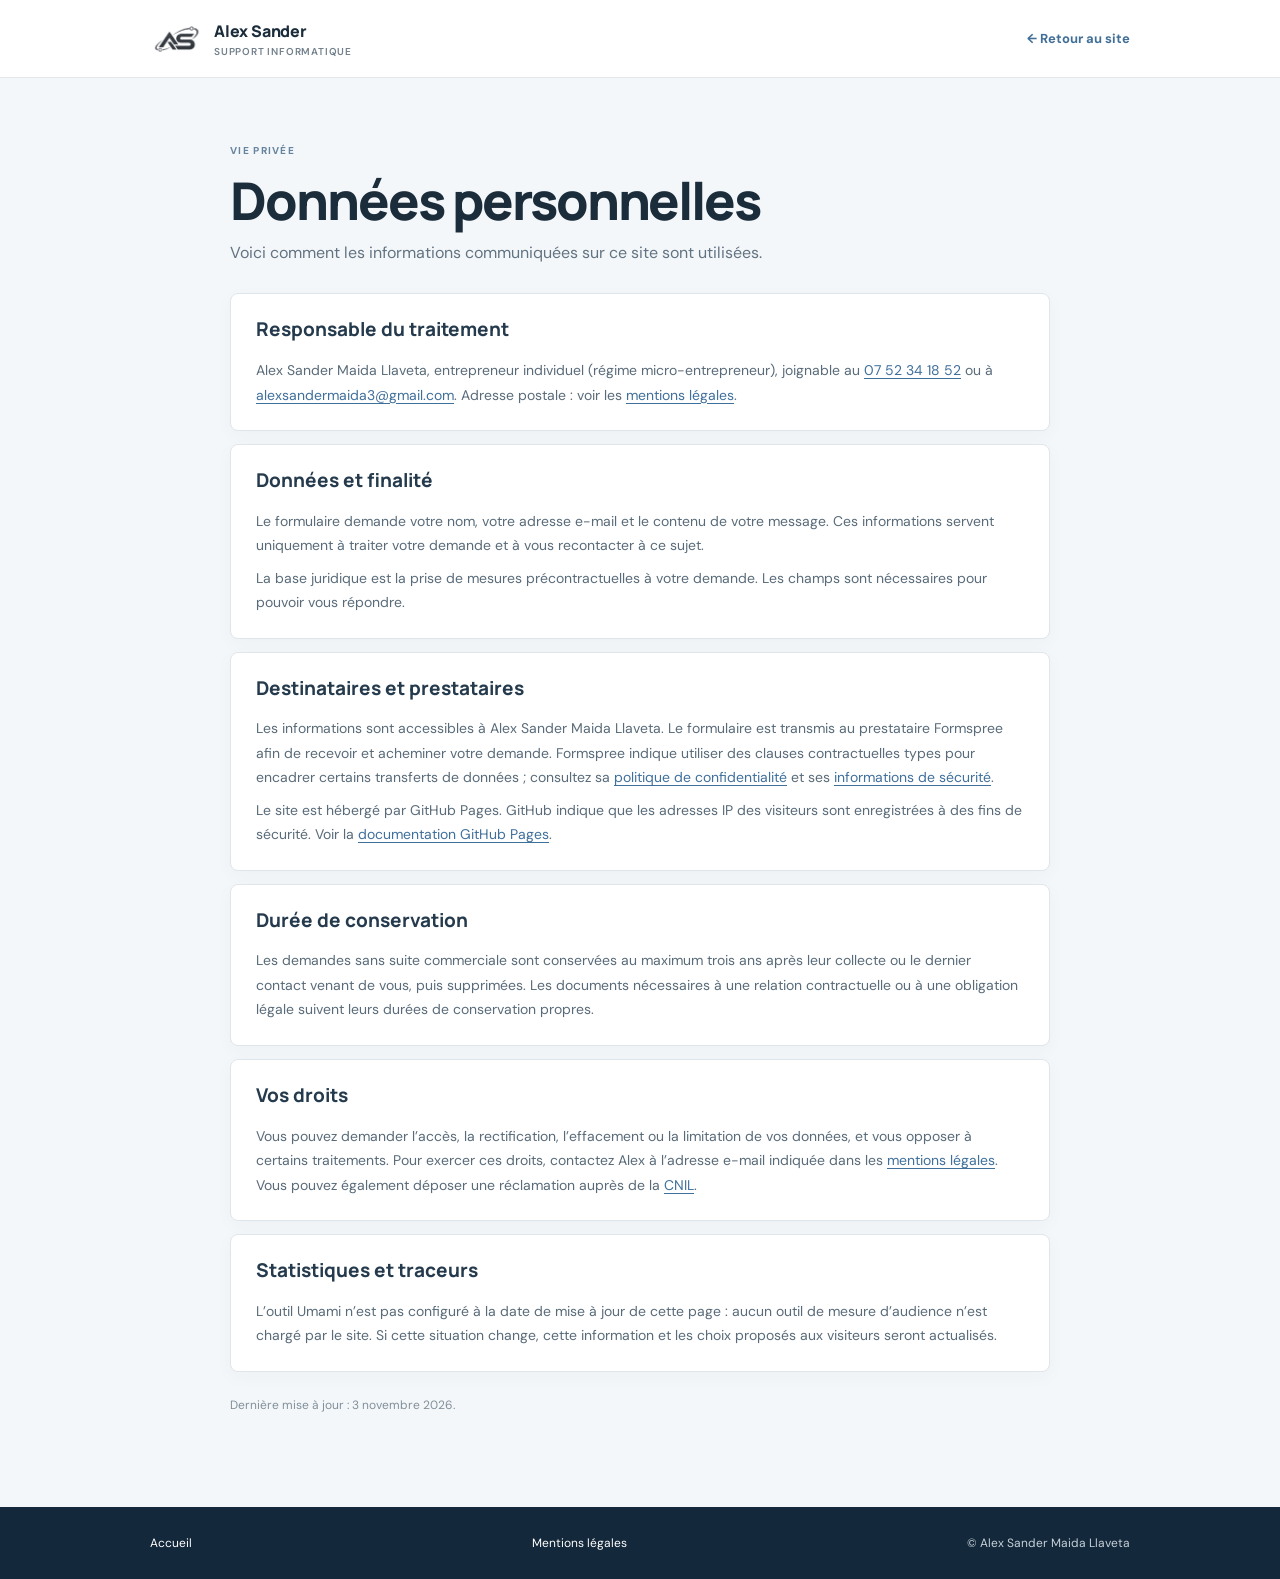
==== confidentialite.html @ 5c402ae4 "Add files via upload" ====
<!doctype html>
<html lang="fr">
<head>
  <meta charset="utf-8">
  <meta name="viewport" content="width=device-width, initial-scale=1">
  <meta name="theme-color" content="#f4f7f9">
  <meta name="description" content="Informations sur les données personnelles utilisées lors d’une demande de contact sur le site Alex Sander.">
  <title>Données personnelles | Alex Sander</title>
  <link rel="icon" type="image/png" href="logo-as-orbit.png">
  <link rel="preconnect" href="https://fonts.googleapis.com">
  <link rel="preconnect" href="https://fonts.gstatic.com" crossorigin>
  <link href="https://fonts.googleapis.com/css2?family=DM+Sans:wght@400;500;600;700&family=Manrope:wght@400;500;600;700;800&display=swap" rel="stylesheet">
  <link rel="stylesheet" href="style.css">
</head>
<body class="legal-page">
  <header class="legal-header"><a class="brand" href="index.html#accueil" aria-label="Accueil"><img class="brand-logo" src="logo-as-orbit.png" alt=""><span class="brand-name">Alex Sander<small>Support informatique</small></span></a><a class="legal-back" href="index.html">← Retour au site</a></header>
  <main class="legal-main">
    <p class="eyebrow">VIE PRIVÉE</p>
    <h1>Données personnelles</h1>
    <p class="legal-intro">Voici comment les informations communiquées sur ce site sont utilisées.</p>
    <section class="legal-card"><h2>Responsable du traitement</h2><p>Alex Sander Maida Llaveta, entrepreneur individuel (régime micro-entrepreneur), joignable au <a href="tel:+33752341852">07 52 34 18 52</a> ou à <a href="mailto:alexsandermaida3@gmail.com">alexsandermaida3@gmail.com</a>. Adresse postale : voir les <a href="mentions-legales.html">mentions légales</a>.</p></section>
    <section class="legal-card"><h2>Données et finalité</h2><p>Le formulaire demande votre nom, votre adresse e-mail et le contenu de votre message. Ces informations servent uniquement à traiter votre demande et à vous recontacter à ce sujet.</p><p>La base juridique est la prise de mesures précontractuelles à votre demande. Les champs sont nécessaires pour pouvoir vous répondre.</p></section>
    <section class="legal-card"><h2>Destinataires et prestataires</h2><p>Les informations sont accessibles à Alex Sander Maida Llaveta. Le formulaire est transmis au prestataire Formspree afin de recevoir et acheminer votre demande. Formspree indique utiliser des clauses contractuelles types pour encadrer certains transferts de données ; consultez sa <a href="https://formspree.io/legal/privacy-policy" rel="noopener noreferrer">politique de confidentialité</a> et ses <a href="https://formspree.io/security/" rel="noopener noreferrer">informations de sécurité</a>.</p><p>Le site est hébergé par GitHub Pages. GitHub indique que les adresses IP des visiteurs sont enregistrées à des fins de sécurité. Voir la <a href="https://docs.github.com/en/pages/getting-started-with-github-pages/what-is-github-pages#data-collection" rel="noopener noreferrer">documentation GitHub Pages</a>.</p></section>
    <section class="legal-card"><h2>Durée de conservation</h2><p>Les demandes sans suite commerciale sont conservées au maximum trois ans après leur collecte ou le dernier contact venant de vous, puis supprimées. Les documents nécessaires à une relation contractuelle ou à une obligation légale suivent leurs durées de conservation propres.</p></section>
    <section class="legal-card"><h2>Vos droits</h2><p>Vous pouvez demander l’accès, la rectification, l’effacement ou la limitation de vos données, et vous opposer à certains traitements. Pour exercer ces droits, contactez Alex à l’adresse e-mail indiquée dans les <a href="mentions-legales.html">mentions légales</a>. Vous pouvez également déposer une réclamation auprès de la <a href="https://www.cnil.fr/fr/adresser-une-plainte" rel="noopener noreferrer">CNIL</a>.</p></section>
    <section class="legal-card"><h2>Statistiques et traceurs</h2><p>L’outil Umami n’est pas configuré à la date de mise à jour de cette page : aucun outil de mesure d’audience n’est chargé par le site. Si cette situation change, cette information et les choix proposés aux visiteurs seront actualisés.</p></section>
    <p class="legal-updated">Dernière mise à jour : 3 novembre 2026.</p>
  </main>
  <footer class="legal-footer"><a href="index.html">Accueil</a><a href="mentions-legales.html">Mentions légales</a><span>© Alex Sander Maida Llaveta</span></footer>
</body>
</html>
---- style.css ----
:root{--navy:#112131;--navy-2:#1d3549;--blue:#286bc1;--blue-dark:#1c579f;--teal:#58c4a0;--paper:#f4f7f9;--ink:#1b2c3b;--muted:#647585;--line:#e0e7ec;--white:#fff;--radius:9px;--shadow:0 16px 38px #152b3d12}*{box-sizing:border-box}html{scroll-behavior:smooth;scroll-padding-top:85px}body{margin:0;background:#fff;color:var(--ink);font-family:'DM Sans',Arial,sans-serif;-webkit-font-smoothing:antialiased}a{color:inherit;text-decoration:none}img{max-width:100%}.section-wrap{width:min(1190px,100%);margin:0 auto;padding-left:34px;padding-right:34px}
.site-header{position:absolute;top:0;left:0;right:0;z-index:30;height:82px;padding:0 max(34px,calc((100vw - 1190px)/2));display:flex;justify-content:space-between;align-items:center;color:#fff;border-bottom:1px solid #ffffff32;transition:background .24s,box-shadow .24s,color .24s}.site-header.scrolled{position:fixed;color:var(--ink);background:rgba(255,255,255,.96);border-bottom:1px solid #e6ebef;box-shadow:0 6px 22px #14283b0a;backdrop-filter:blur(14px)}.brand{display:flex;align-items:center;gap:10px}.brand-logo{width:54px;height:42px;display:block;object-fit:contain;filter:brightness(0) invert(1);transition:transform .2s,filter .2s}.scrolled .brand-logo{filter:none}.brand:hover .brand-logo{transform:translateY(-1px)}.brand-name{font:800 13px Manrope,sans-serif;letter-spacing:-.2px}.brand-name small{display:block;margin-top:3px;color:#ffffffb8;font:600 8px 'DM Sans',sans-serif;letter-spacing:.8px;text-transform:uppercase}.scrolled .brand-name small{color:#7b8995}.nav{display:flex;align-items:center;gap:28px;font-size:10px;font-weight:700}.nav>a:not(.nav-contact){color:#f5f8fae8;transition:color .2s}.scrolled .nav>a:not(.nav-contact){color:#4d6171}.nav>a:not(.nav-contact):hover,.scrolled .nav>a:not(.nav-contact):hover{color:var(--teal)}.nav-contact{padding:11px 15px;border:1px solid #ffffff88;border-radius:4px;color:white;transition:background .2s,border .2s,color .2s}.nav-contact:hover{background:#ffffff20}.scrolled .nav-contact{border-color:var(--blue);background:var(--blue);color:white}.nav-contact span{margin-left:9px;color:#8de3c1}.menu-toggle{display:none;border:0;background:none}
.hero{height:min(875px,94vh);min-height:690px;position:relative;overflow:hidden;background:#0e1925;color:#fff;isolation:isolate}.hero-photo{position:absolute;inset:0;width:100%;height:100%;object-fit:cover;object-position:center 48%;z-index:-3;animation:heroZoom 30s ease-in-out infinite alternate}.hero-overlay{position:absolute;inset:0;z-index:-2;background:linear-gradient(90deg,rgba(10,21,31,.05) 0%,rgba(9,19,29,.14) 37%,rgba(8,18,29,.7) 57%,rgba(8,18,29,.93) 100%),linear-gradient(0deg,rgba(7,17,26,.62) 0%,transparent 35%,rgba(7,16,26,.18) 100%)}.hero-tech-grid{position:absolute;z-index:-1;inset:0 0 0 49%;opacity:.27;background-image:linear-gradient(rgba(142,187,202,.12) 1px,transparent 1px),linear-gradient(90deg,rgba(142,187,202,.12) 1px,transparent 1px);background-size:44px 44px;mask-image:linear-gradient(90deg,transparent,#000 25%,#000)}.hero-network{position:absolute;z-index:-1;top:9%;right:0;width:53%;height:81%;opacity:.42;overflow:visible}.hero-network path{fill:none;stroke:#5ac6a5;stroke-width:1.25;stroke-dasharray:5 10;animation:pathFlow 19s linear infinite}.hero-network path:nth-child(2){animation-duration:23s;animation-direction:reverse;opacity:.62}.hero-network path:nth-child(3){animation-duration:26s;opacity:.55}.hero-network circle{fill:#9be7c9;stroke:#2d8a78;stroke-width:4;transform-box:fill-box;transform-origin:center;animation:nodeGlow 3.2s ease-in-out infinite}.hero-network circle:nth-of-type(2){animation-delay:.8s}.hero-network circle:nth-of-type(3){animation-delay:1.6s}.hero-network circle:nth-of-type(4){animation-delay:2.2s}.hero-inner{height:100%;position:relative;display:grid;grid-template-columns:1fr 1fr;align-items:center;padding-top:80px}.hero-copy{grid-column:2;max-width:575px;padding-left:18px}.hero-kicker{display:flex;align-items:center;gap:9px;margin:0 0 20px;color:#c1d3df;font-size:9px;letter-spacing:1.6px;font-weight:700}.hero-kicker>span{width:7px;height:7px;border-radius:50%;background:#66d0a7;box-shadow:0 0 0 4px #66d0a722;animation:dotPulse 2.6s ease-out infinite}.hero h1{margin:0;font:700 clamp(46px,5.25vw,70px)/1.06 Manrope,sans-serif;letter-spacing:-3px}.hero h1 em{color:#8be0bd;font-style:normal}.hero-lead{max-width:535px;margin:21px 0 0;color:#e1e8ed;font-size:13px;line-height:1.85}.hero-actions{display:flex;align-items:center;gap:23px;margin-top:28px}.button{display:inline-flex;align-items:center;gap:17px;padding:14px 18px;border-radius:4px;font-size:10px;font-weight:700;transition:transform .2s,background .2s,border .2s}.button-light{background:#fff;color:#172b3d;box-shadow:0 9px 24px #07142140}.button-light:hover{transform:translateY(-2px);background:#eaf8f1}.button-light span{color:var(--blue)}.hero-link{color:#f2f6f8;font-size:10px;font-weight:600}.hero-link span{margin-left:8px;color:#8de0bd}.hero-link:hover{color:#8de0bd}.hero-reassurance{display:flex;gap:17px;flex-wrap:wrap;margin-top:29px;color:#c7d3dc;font-size:8px}.hero-reassurance>span{display:flex;align-items:center;gap:6px}.hero-reassurance i{width:14px;height:14px;display:grid;place-items:center;border-radius:50%;background:#8de0bd22;color:#9de7c7;font-size:8px;font-style:normal;font-weight:700}.hero-caption{position:absolute;z-index:2;bottom:18px;left:max(34px,calc((100vw - 1190px)/2));right:max(34px,calc((100vw - 1190px)/2));display:flex;align-items:center;justify-content:space-between;color:#ffffffbd;font-size:7px;font-weight:700;letter-spacing:1.25px}.hero-caption a{font-size:7px;letter-spacing:.2px;font-weight:500;color:#ffffffa6}.hero-caption a:hover{color:white;text-decoration:underline}.scroll-cue{position:absolute;left:50%;bottom:20px;z-index:2;width:22px;height:30px;margin-left:-11px;border:1px solid #ffffff75;border-radius:14px;display:flex;justify-content:center;padding-top:6px}.scroll-cue span{width:3px;height:6px;border-radius:2px;background:#fff;animation:scrollDown 1.7s ease-in-out infinite}
.trust-strip{min-height:86px;padding:17px 24px;display:flex;justify-content:center;align-items:center;gap:35px;border-bottom:1px solid #e9edf0;background:#fff}.trust-strip>div{display:flex;align-items:center;gap:10px}.trust-strip>i{height:30px;width:1px;background:#e4e9ed}.trust-icon{width:29px;height:29px;display:grid;place-items:center;border-radius:50%;background:#eaf2f8;color:#3672b4;font:700 8px Manrope,sans-serif}.trust-strip>div>span:last-child{display:grid;gap:3px}.trust-strip b{font:700 9px Manrope,sans-serif}.trust-strip small{color:#798792;font-size:8px}
.eyebrow{margin:0 0 13px;color:#59748b;font-size:8px;font-weight:700;letter-spacing:1.45px;line-height:1.6}.section-heading{display:flex;justify-content:space-between;align-items:end;gap:35px;margin-bottom:31px}.section-heading h2,.tools-copy h2,.about h2,.contact h2{margin:0;font:700 36px/1.12 Manrope,sans-serif;letter-spacing:-1.8px}.section-heading h2 span,.about h2 span{color:#728293}.section-heading>p{max-width:360px;margin:0 0 2px;color:#667683;font-size:10px;line-height:1.8}.services{padding-top:85px;padding-bottom:90px}.service-grid{display:grid;grid-template-columns:repeat(4,minmax(0,1fr));gap:11px}.service-card{min-height:257px;padding:19px 18px 18px;border:1px solid #e1e7ec;border-radius:6px;background:#fff;transition:transform .24s,border-color .24s,box-shadow .24s}.service-card:hover{transform:translateY(-4px);border-color:#b9ccdc;box-shadow:0 15px 30px #172d3d11}.service-head{display:flex;align-items:center;justify-content:space-between}.service-icon{width:37px;height:37px;display:grid;place-items:center;border-radius:6px;background:#edf3f8;color:#316eab;transition:transform .2s}.service-card:nth-child(2) .service-icon{background:#eaf4ed;color:#2f8b6d}.service-card:nth-child(3) .service-icon{background:#eef0f8;color:#636b9b}.service-card:nth-child(4) .service-icon{background:#f7f0e7;color:#ad7b43}.service-icon svg{width:23px;height:23px;fill:none;stroke:currentColor;stroke-width:1.7;stroke-linecap:round;stroke-linejoin:round}.service-card:hover .service-icon{transform:scale(1.07)}.service-count{font-size:7px;color:#8795a1;font-weight:700;letter-spacing:.9px}.service-card h3{min-height:36px;margin:20px 0 7px;font:700 13px Manrope,sans-serif;letter-spacing:-.2px}.service-card p{min-height:72px;margin:0;color:#687886;font-size:9px;line-height:1.7}.service-card>a{display:inline-block;margin-top:13px;color:#286bc1;font-size:8px;font-weight:700}.service-card>a span{padding-left:4px;transition:padding .2s}.service-card>a:hover span{padding-left:8px}
.tools-section{padding:58px 0 53px;background:#f2f5f7;border-top:1px solid #e8edf1;border-bottom:1px solid #e8edf1}.tools-inner{display:grid;grid-template-columns:.78fr 1.22fr;gap:30px;align-items:center}.tools-copy h2{font-size:27px;letter-spacing:-1.25px}.tools-copy>p:last-child{max-width:325px;margin:11px 0 0;color:#687886;font-size:9px;line-height:1.7}.tool-logos{display:grid;grid-template-columns:repeat(3,minmax(0,1fr));gap:8px}.tool-logo{min-height:58px;padding:8px 9px;display:flex;align-items:center;gap:8px;border:1px solid #e1e7eb;border-radius:5px;background:#fff;transition:transform .2s,border-color .2s,box-shadow .2s}.tool-logo:hover{transform:translateY(-2px);border-color:#bfced8;box-shadow:0 8px 17px #172d3d0b}.tool-logo svg{width:26px;height:26px;flex:0 0 26px}.tool-logo>span{display:grid;gap:3px;min-width:0}.tool-logo b{font:700 8px Manrope,sans-serif;white-space:nowrap}.tool-logo small{color:#7b8995;font-size:6.5px;white-space:nowrap}.training-note{grid-column:2;margin:-18px 0 0;color:#6f7e8b;font-size:7.5px;line-height:1.6}.training-note span{display:inline-block;width:6px;height:6px;margin-right:5px;border-radius:50%;background:#d6a148}
.sectors{padding-top:88px;padding-bottom:93px}.sector-grid{display:grid;grid-template-columns:repeat(4,minmax(0,1fr));gap:9px}.sector-card{min-height:126px;padding:14px 15px;border:1px solid #e2e8ed;border-radius:5px;background:#fff;transition:transform .2s,border-color .2s,box-shadow .2s}.sector-card:hover{transform:translateY(-3px);border-color:#bbcedd;box-shadow:0 12px 24px #172d3d0d}.sector-card>span{width:21px;height:21px;display:grid;place-items:center;border-radius:4px;background:#edf3f7;color:#64819a;font:700 7px Manrope,sans-serif}.sector-card h3{margin:11px 0 5px;font:700 10px Manrope,sans-serif}.sector-card p{margin:0;color:#6a7987;font-size:8px;line-height:1.6}.sector-wide{grid-column:span 2;background:#f6f9fb}
.pricing{padding:79px 0 84px;background:#f2f5f7}.price-grid{display:grid;grid-template-columns:repeat(3,minmax(0,1fr));gap:12px}.price-card{min-height:274px;padding:20px;border:1px solid #dfe6eb;border-radius:6px;background:#fff;display:flex;flex-direction:column;transition:transform .2s,box-shadow .2s}.price-card:hover{transform:translateY(-3px);box-shadow:0 14px 27px #172d3d12}.price-featured{border-color:#9cb8d0;box-shadow:inset 0 3px 0 #2c6bb3}.price-type{color:#718291;font-size:7px;font-weight:700;letter-spacing:1px}.price-card h3{margin:14px 0 8px;font:700 14px Manrope,sans-serif}.price{display:flex;align-items:baseline;gap:5px;margin-bottom:12px}.price strong{font:700 24px Manrope,sans-serif}.price span{color:#74828e;font-size:8px}.price-card ul{list-style:none;padding:0;margin:0 0 15px}.price-card li{padding:6px 0;border-bottom:1px solid #edf0f2;color:#61717f;font-size:8px}.price-card li:before{content:'✓';margin-right:7px;color:#27876a;font-weight:700}.price-card>a{margin-top:auto;color:#286bc1;font-size:8px;font-weight:700}.price-card>a b{padding-left:5px}.pricing-note{margin:12px 0 0;text-align:right;color:#7c8994;font-size:7.5px}
.about{padding-top:88px;padding-bottom:91px;display:grid;grid-template-columns:.78fr 1fr;gap:72px;align-items:center}.about-photo{height:350px;position:relative;overflow:hidden;border-radius:7px;background:#dfe6e8;box-shadow:0 16px 35px #172d3d14}.about-photo>img{width:100%;height:100%;display:block;object-fit:cover;object-position:center 42%;transition:transform .6s}.about-photo:hover>img{transform:scale(1.025)}.photo-label{position:absolute;left:12px;right:12px;bottom:12px;display:flex;align-items:center;gap:8px;padding:9px;border:1px solid #ffffff7d;border-radius:5px;background:#162d3de8;color:#fff;backdrop-filter:blur(8px)}.photo-label>span{width:26px;height:26px;display:grid;place-items:center;border-radius:4px;background:#ffffff20;font:700 8px Manrope,sans-serif}.photo-label>div{display:grid;gap:3px}.photo-label b{font:700 8px Manrope,sans-serif}.photo-label small{color:#c5d4de;font-size:7px}.about h2{margin-bottom:17px;font-size:35px}.about-copy>p:not(.eyebrow){max-width:540px;color:#647483;font-size:9px;line-height:1.85}.about-points{display:grid;grid-template-columns:1fr 1fr;gap:9px 12px;margin-top:19px;color:#40596d;font-size:8px;font-weight:600}.about-points b{margin-right:4px;color:#27886c}
.contact{position:relative;overflow:hidden;padding:62px 0;background:#14283b;color:#fff}.contact-glow{position:absolute;right:-80px;top:-230px;width:490px;height:490px;border:1px solid #ffffff12;border-radius:50%;box-shadow:0 0 0 45px #ffffff08,0 0 0 90px #ffffff05}.contact-inner{position:relative;display:flex;justify-content:space-between;align-items:center;gap:40px}.contact .eyebrow{color:#a9c2d4}.contact h2{font-size:38px}.contact h2 span{color:#8addbb}.contact-inner>div:first-child>p:not(.eyebrow){max-width:430px;color:#c2cfd9;font-size:9px;line-height:1.8}.contact-area{margin-top:15px;color:#b6c6d1;font-size:8px}.contact-actions{width:365px;padding:17px;border:1px solid #ffffff27;border-radius:6px;background:#ffffff0d}.contact-phone{display:flex;align-items:center;justify-content:space-between;padding:12px;border-radius:4px;background:#fff;color:#162c3e;transition:transform .2s,background .2s}.contact-phone:hover{transform:translateY(-2px);background:#eef8f3}.contact-phone>span{display:grid;gap:3px}.contact-phone small{color:#71818e;font-size:7px;font-weight:700;letter-spacing:1px}.contact-phone b{font:700 17px Manrope,sans-serif}.contact-phone i{color:#286bc1;font-size:14px;font-style:normal}.contact-email{display:block;margin:11px 2px 0;color:#d9e5ec;font-size:8px}.contact-email span{float:right;color:#8addbb}.contact-promise{display:block;margin:15px 2px 0;color:#a9bac6;font-size:7px}.footer{min-height:69px;padding:14px max(34px,calc((100vw - 1190px)/2));display:flex;align-items:center;justify-content:space-between;gap:14px;background:#0d1e2d;color:#b7c5cf;font-size:7px}.footer .brand-name{color:#fff;font-size:10px}.footer .brand-name small{color:#a9b8c4;font-size:6px}.footer .brand-logo{width:44px;height:34px;filter:brightness(0) invert(1)}.footer>div{display:flex;gap:15px}.footer>div a:hover{color:#fff}
.reveal{opacity:0;transform:translateY(13px);transition:opacity .5s ease,transform .5s ease}.reveal.is-visible{opacity:1;transform:translateY(0)}.hero-copy>*{animation:riseIn .65s both}.hero-copy>.hero-kicker{animation-delay:.04s}.hero-copy>h1{animation-delay:.12s}.hero-copy>.hero-lead{animation-delay:.19s}.hero-copy>.hero-actions{animation-delay:.26s}.hero-copy>.hero-reassurance{animation-delay:.32s}
@keyframes riseIn{from{opacity:0;transform:translateY(13px)}to{opacity:1;transform:translateY(0)}}@keyframes heroZoom{from{transform:scale(1.01)}to{transform:scale(1.055)}}@keyframes pathFlow{to{stroke-dashoffset:-240}}@keyframes nodeGlow{0%,100%{transform:scale(.8);opacity:.65}50%{transform:scale(1.22);opacity:1}}@keyframes dotPulse{0%{box-shadow:0 0 0 0 #66d0a744}70%{box-shadow:0 0 0 8px #66d0a700}100%{box-shadow:0 0 0 0 #66d0a700}}@keyframes scrollDown{0%{transform:translateY(0);opacity:.4}50%{opacity:1}100%{transform:translateY(8px);opacity:0}}
:focus-visible{outline:3px solid #65bff0;outline-offset:3px}
@media(max-width:980px){.hero{height:min(820px,92vh);min-height:650px}.hero-inner{grid-template-columns:.7fr 1.3fr}.hero-copy{padding-left:0}.hero h1{font-size:clamp(44px,6vw,61px)}.service-grid{grid-template-columns:repeat(2,minmax(0,1fr))}.service-card{min-height:230px}.sector-grid{grid-template-columns:repeat(3,minmax(0,1fr))}.sector-wide{grid-column:span 3}.about{gap:42px}.tools-inner{grid-template-columns:.7fr 1.3fr;gap:20px}}
@media(max-width:760px){.site-header{height:70px;padding:0 20px}.menu-toggle{display:grid;gap:5px;padding:8px}.menu-toggle span{width:20px;height:2px;border-radius:2px;background:#fff;display:block}.scrolled .menu-toggle span{background:var(--navy)}.nav{display:none;position:absolute;top:69px;left:0;right:0;padding:17px 20px 22px;flex-direction:column;align-items:stretch;gap:16px;background:#fff;color:var(--ink);box-shadow:0 15px 22px #14283b18}.nav.open{display:flex}.nav>a:not(.nav-contact){color:#506375}.nav-contact{text-align:center}.section-wrap{padding-left:20px;padding-right:20px}.hero{height:auto;min-height:700px;padding:112px 0 60px;display:flex;align-items:center}.hero-photo{object-position:42% center}.hero-overlay{background:linear-gradient(90deg,#0b1828a1,#0a1928c9),linear-gradient(0deg,#0b1928bb,transparent 45%)}.hero-tech-grid{inset:0 0 0 28%;opacity:.16}.hero-network{width:92%;height:75%;right:-15%;opacity:.24}.hero-inner{height:auto;display:block;padding-top:15px;padding-bottom:20px}.hero-copy{max-width:580px;padding:0}.hero h1{font-size:clamp(43px,8.5vw,60px)}.hero-lead{max-width:500px}.hero-caption{left:20px;right:20px;bottom:15px;font-size:6px}.hero-caption a{font-size:6px}.scroll-cue{display:none}.trust-strip{justify-content:flex-start;gap:18px;padding:15px 20px;overflow-x:auto}.trust-strip>i{height:26px;flex:0 0 1px}.trust-strip>div{flex:0 0 auto}.services,.sectors{padding-top:65px;padding-bottom:69px}.section-heading{display:block;margin-bottom:25px}.section-heading h2{font-size:31px}.section-heading>p{max-width:560px;margin-top:13px}.tools-inner{grid-template-columns:1fr;gap:19px}.tools-copy h2{font-size:25px}.training-note{grid-column:auto;margin:0}.tool-logos{grid-template-columns:repeat(3,minmax(0,1fr))}.sector-grid{grid-template-columns:repeat(2,minmax(0,1fr))}.sector-wide{grid-column:span 2}.pricing{padding:65px 0 68px}.price-grid{grid-template-columns:1fr}.price-card{min-height:245px}.about{padding-top:69px;padding-bottom:69px;grid-template-columns:1fr;gap:28px}.about-photo{max-width:500px;height:370px}.about-copy{max-width:600px}.contact-inner{align-items:flex-start;flex-direction:column}.contact-actions{width:100%;max-width:460px}.footer{padding:14px 20px;flex-wrap:wrap}.footer>span{order:3;width:100%}}
@media(max-width:500px){.hero{min-height:680px;padding-top:100px}.hero h1{font-size:42px;letter-spacing:-1.8px}.hero-kicker{font-size:7px}.hero-lead{font-size:11px}.hero-actions{align-items:flex-start;flex-direction:column;gap:12px}.button{min-width:185px;justify-content:space-between}.hero-reassurance{gap:10px;font-size:7px}.hero-caption{align-items:flex-start;flex-direction:column;gap:4px}.trust-strip{gap:13px}.trust-strip>div{gap:7px}.trust-icon{width:24px;height:24px}.trust-strip b{font-size:8px}.trust-strip small{font-size:7px}.service-grid{grid-template-columns:1fr}.service-card{min-height:215px}.service-card p{min-height:0}.service-card h3{min-height:0}.tool-logos{grid-template-columns:repeat(2,minmax(0,1fr))}.sector-grid{gap:7px}.sector-card{padding:11px;min-height:125px}.sector-card h3{font-size:9px}.sector-card p{font-size:7px}.sector-wide{grid-column:span 2}.section-heading h2{font-size:28px}.about h2,.contact h2{font-size:31px}.about-photo{height:340px}.about-points{grid-template-columns:1fr}.contact{padding:50px 0}.contact-phone b{font-size:15px}.footer{gap:14px}.footer>div{gap:9px}}
@media(prefers-reduced-motion:reduce){html{scroll-behavior:auto}*,*::before,*::after{animation-duration:.01ms!important;animation-iteration-count:1!important;scroll-behavior:auto!important;transition-duration:.01ms!important}.reveal{opacity:1;transform:none}}
/* Premium service presentation */
:root{--blue:#ad895d;--blue-dark:#8d6c45;--teal:#73a88f;--paper:#f7f5f0;--ink:#1b2c3b;--muted:#687887;--line:#e6e2da;--shadow:0 22px 50px rgba(28,40,46,.09)}
.nav-contact{border-color:#d4b58c;background:#ad895d;color:#132434}.nav-contact span{color:#fff}.scrolled .nav-contact{border-color:#ad895d;background:#ad895d;color:#132434}.nav-contact:hover,.scrolled .nav-contact:hover{background:#c1a176;border-color:#c1a176}.hero h1 em{color:#d6ba91}.hero-kicker>span{background:#c7a778;box-shadow:0 0 0 4px #c7a77828}.hero-network path{stroke:#d0b386}.hero-network circle{fill:#ecdbbf;stroke:#a98557}.hero-reassurance i{background:#c8aa7a2c;color:#eed9b8}.button-light span{color:#9a784e}.hero-link span{color:#d5b88c}.trust-strip{background:#fbfaf7;border-bottom-color:#ece8e1}.trust-icon{background:#f2ece1;color:#947345}.trust-strip>i{background:#e6dfd4}.services{padding-top:94px;padding-bottom:100px}.section-heading h2,.about h2{font-weight:650;letter-spacing:-2px}.section-heading h2 span,.about h2 span{color:#7b858d}.service-grid{grid-template-columns:repeat(2,minmax(0,1fr));gap:16px}.service-card{min-height:0;padding:0;overflow:hidden;border-color:#e6e2da;border-radius:8px;box-shadow:0 8px 22px rgba(35,45,50,.045)}.service-card:hover{transform:translateY(-5px);border-color:#d7c5a9;box-shadow:0 22px 42px rgba(35,45,50,.105)}.service-visual{height:174px;position:relative;overflow:hidden;display:flex;align-items:center;background:#e9edf0;isolation:isolate}.service-visual:after{content:"";position:absolute;inset:0;z-index:-1;background-image:linear-gradient(rgba(35,55,68,.045) 1px,transparent 1px),linear-gradient(90deg,rgba(35,55,68,.045) 1px,transparent 1px);background-size:25px 25px;mask-image:linear-gradient(90deg,transparent,black 50%)}.service-visual svg{position:absolute;right:5%;bottom:0;width:70%;height:88%;overflow:visible;color:#253c4b;transition:transform .45s cubic-bezier(.2,.7,.2,1)}.service-card:hover .service-visual svg{transform:translateY(-3px) scale(1.035)}.visual-support{background:linear-gradient(115deg,#e7ecee,#f2f2ed)}.visual-systems{background:linear-gradient(115deg,#183042,#244456);color:white}.visual-systems:after{background-image:linear-gradient(#ffffff0c 1px,transparent 1px),linear-gradient(90deg,#ffffff0c 1px,transparent 1px)}.visual-systems svg{color:#e9f0eb}.visual-network{background:linear-gradient(115deg,#e7eee8,#eff0e9)}.visual-project{background:linear-gradient(115deg,#eee8dd,#f4f0e8)}.service-visual-tag{position:absolute;top:16px;left:17px;z-index:2;padding:6px 8px;border:1px solid #ffffffa6;border-radius:3px;background:#ffffffb5;color:#536371;font-size:7px;font-weight:700;letter-spacing:1px}.visual-systems .service-visual-tag{border-color:#ffffff35;background:#ffffff10;color:#e0e9ec}.visual-id{position:absolute;top:12px;right:16px;z-index:2;color:#8c9aa2;font:500 25px Manrope,sans-serif;letter-spacing:-1px;opacity:.65}.visual-systems .visual-id{color:#c4d2d8}.service-visual svg .art-wire,.service-visual svg .art-line,.service-visual svg .art-node,.service-visual svg .art-node-line,.service-visual svg .art-accent-line{fill:none;stroke:currentColor;stroke-width:1.65;stroke-linecap:round;stroke-linejoin:round}.service-visual svg .art-accent-line{stroke:#ad895d;stroke-width:2}.service-visual svg .art-node{fill:#f9faf8;stroke:#718c97}.service-visual svg .art-node-line{stroke:#587180;stroke-width:2}.visual-systems svg .art-wire,.visual-systems svg .art-line{stroke:#d5e1dc}.visual-systems svg .art-face{fill:#496776;stroke:#d5e1dc;stroke-width:1.2}.visual-systems svg .art-face-light{fill:#6a8993;stroke:#d5e1dc;stroke-width:1.2}.visual-systems svg .art-face-dark{fill:#355462;stroke:#d5e1dc;stroke-width:1.2}.visual-systems svg .art-pulse{fill:#87d4b2}.service-visual svg .art-screen,.service-visual svg .art-window{fill:#fbfcf9;stroke:#82949a;stroke-width:1.4}.service-visual svg .art-pulse{fill:#bb9260;stroke:#f1e5d2;stroke-width:2}.service-visual svg .art-shadow{fill:#cdd7d3;opacity:.75}.service-content{padding:20px 21px 19px}.service-kicker{margin:0 0 8px;color:#997b53;font-size:7px;font-weight:700;letter-spacing:1.15px}.service-kicker span{padding:0 4px;color:#c0a37d}.service-content h3{margin:0 0 8px;font:700 15px Manrope,sans-serif;letter-spacing:-.35px}.service-content>p:not(.service-kicker){min-height:38px;margin:0;color:#677683;font-size:9px;line-height:1.75}.service-content>a{display:inline-block;margin-top:14px;padding-bottom:2px;border-bottom:1px solid #cbb38f;color:#7c6240;font-size:8px;font-weight:700}.service-content>a span{margin-left:6px;transition:margin .2s}.service-content>a:hover span{margin-left:10px}
.tools-section{padding:63px 0 55px;background:#172b3a;border-color:#172b3a}.tools-copy .eyebrow{color:#cfb486}.tools-copy h2{color:#fff;font-weight:650;letter-spacing:-1.3px}.tools-copy>p:last-child{color:#bdc8ce}.tool-logo{border-color:#ffffff1a;background:#1f3748;transition:transform .22s,border-color .22s,background .22s}.tool-logo:hover{border-color:#b99a6e;background:#274255}.tool-logo b{color:#f6f5f0}.tool-logo small{color:#b4c1c8}.training-note{color:#bdc8ce}.training-note span{background:#d3b17f}.sectors,.audiences{padding-top:92px;padding-bottom:98px;background:#f8f6f1}.audiences .section-heading{margin-bottom:30px}.audiences .section-heading h2{font-size:35px}.audiences .section-heading>p{max-width:360px}.audience-grid{display:grid;grid-template-columns:1.08fr 1.08fr .84fr;gap:12px;align-items:stretch}.audience-group{padding:21px 19px 18px;border:1px solid #e5e0d6;border-radius:7px;background:#fff;box-shadow:0 7px 20px #3c342508}.audience-head{display:flex;align-items:flex-start;gap:10px;min-height:64px;padding-bottom:14px;border-bottom:1px solid #e9e4dc}.audience-head>span{width:25px;height:25px;display:grid;place-items:center;border-radius:50%;background:#f4eee4;color:#927149;font:600 8px Manrope,sans-serif}.audience-head small{display:block;margin:1px 0 5px;color:#9a815e;font-size:6px;font-weight:700;letter-spacing:1px}.audience-head h3{margin:0;font:700 12px Manrope,sans-serif;line-height:1.4}.audience-group ul{list-style:none;margin:8px 0 0;padding:0}.audience-group li{padding:9px 0;border-bottom:1px solid #f0ede8;display:grid;gap:3px}.audience-group li:last-child{border-bottom:0}.audience-group li b{font:700 8px Manrope,sans-serif;color:#263a49}.audience-group li small{font-size:7px;color:#78858e;line-height:1.5}.audience-personal{display:flex;flex-direction:column;background:#f0eee7}.audience-personal ul{margin-bottom:15px}.audience-personal>a{margin-top:auto;padding-top:12px;border-top:1px solid #dfd8ca;color:#806341;font-size:7px;font-weight:700;line-height:1.5}.audience-personal>a span{padding-left:3px;color:#a98454}
.pricing{background:#f8f6f1}.price-card{border-color:#e6e1d8;border-radius:7px;box-shadow:0 7px 20px #3c342508}.price-featured{border-color:#c5ae88;box-shadow:inset 0 3px 0 #ad895d,0 8px 21px #3c34250a}.price-card>a{color:#826442}.price-card li:before{color:#729d84}.pricing-note{color:#7c756c}.about-photo{box-shadow:0 20px 42px #26374520}.contact{background:#142638}.contact h2 span{color:#d5b88d}.contact-actions{border-color:#ffffff30;background:#ffffff10}.contact-phone{background:#c0a175;color:#142638}.contact-phone:hover{background:#d0b58c}.contact-phone small{color:#465664}.contact-phone i{color:#fff}.contact-email span{color:#d7bb93}.footer{background:#102233}
@media(max-width:1000px){.audience-grid{grid-template-columns:repeat(2,minmax(0,1fr))}.audience-personal{grid-column:span 2}.audience-personal ul{display:grid;grid-template-columns:1fr 1fr;gap:0 14px}.audience-personal>a{align-self:flex-start}}
@media(max-width:760px){.services{padding-top:68px;padding-bottom:73px}.service-grid{grid-template-columns:1fr}.service-visual{height:165px}.service-visual svg{width:65%}.audiences,.sectors{padding-top:68px;padding-bottom:72px}.audience-grid{grid-template-columns:1fr}.audience-personal{grid-column:auto}.audience-group{padding:18px}.audiences .section-heading h2{font-size:31px}}
@media(max-width:500px){.service-visual{height:150px}.service-visual svg{width:74%;height:92%}.service-content{padding:17px}.service-content>p:not(.service-kicker){min-height:0}.audience-personal ul{display:block}.audience-group li{padding:10px 0}}
/* Slate, graphite and blue; larger type for comfortable reading */
:root{--navy:#20262e;--navy-2:#303a45;--blue:#4d7fad;--blue-dark:#365f86;--teal:#86aacb;--paper:#f3f5f7;--ink:#202a34;--muted:#66727e;--line:#dfe4e8;--white:#fff;--shadow:0 18px 42px rgba(24,35,45,.08)}
body{background:#fff;color:var(--ink)}.site-header.scrolled{background:rgba(255,255,255,.97)}.nav-contact,.scrolled .nav-contact{border-color:#3f6f9b;background:#3f6f9b;color:#fff}.nav-contact:hover,.scrolled .nav-contact:hover{border-color:#315d86;background:#315d86}.nav-contact span{color:#d3e5f4}.hero{background:radial-gradient(ellipse at 24% 55%,#2e4052 0%,#242d37 38%,#1b2028 78%)}.hero-photo,.hero-overlay{display:none}.hero:before{content:"";position:absolute;inset:0;z-index:-2;background:radial-gradient(ellipse at 23% 56%,rgba(89,135,178,.25),transparent 39%),radial-gradient(ellipse at 82% 4%,rgba(111,143,174,.10),transparent 38%),linear-gradient(115deg,#1d242d,#242b34 52%,#1b2028)}.hero-tech-grid{inset:0 0 0 0;opacity:.18;background-image:linear-gradient(rgba(203,217,228,.12) 1px,transparent 1px),linear-gradient(90deg,rgba(203,217,228,.12) 1px,transparent 1px);background-size:48px 48px;mask-image:linear-gradient(90deg,#000,transparent 80%)}.hero-network{left:0;right:auto;width:55%;height:78%;top:11%;opacity:.34}.hero-network path{stroke:#78a4cf}.hero-network circle{fill:#c7dcef;stroke:#5882aa}.hero-kicker{font-size:11px;color:#c4d0dc}.hero-kicker>span{background:#7da8d0;box-shadow:0 0 0 4px #7da8d02b}.hero h1{font-size:clamp(54px,5.6vw,76px);letter-spacing:-3.2px}.hero h1 em{color:#9fc1e0}.hero-lead{font-size:17px;line-height:1.75;color:#e0e6ec}.hero-reassurance{font-size:12px;color:#d3dbe3}.hero-reassurance i{background:#8eb5d52b;color:#c8def1}.hero-link{font-size:13px}.hero-link span{color:#a9c9e4}.button-light{font-size:13px}.hero-caption{font-size:10px;letter-spacing:1.4px;color:#d3dbe3}.hero-caption span:last-child{color:#b9cfe3;font-size:9px}.hero-inner{z-index:2}.hero-diagram{grid-column:1;position:relative;width:100%;max-width:465px;min-height:335px;padding:16px 17px 13px;border:1px solid #ffffff2c;border-radius:9px;background:linear-gradient(145deg,rgba(49,63,76,.88),rgba(29,37,47,.83));box-shadow:0 24px 60px #090d1266;backdrop-filter:blur(8px);overflow:hidden}.hero-diagram:before{content:"";position:absolute;inset:0;pointer-events:none;background:radial-gradient(circle at 50% 47%,rgba(105,153,194,.16),transparent 52%)}.diagram-head{position:relative;z-index:2;display:flex;align-items:center;justify-content:space-between;padding-bottom:11px;border-bottom:1px solid #ffffff20;color:#d9e2eb}.diagram-head>span{display:flex;align-items:center;gap:8px;font-size:10px;font-weight:700;letter-spacing:1.2px}.diagram-head i{width:7px;height:7px;border-radius:50%;background:#76a9d3;box-shadow:0 0 0 4px #76a9d322}.diagram-head small{font-size:8px;letter-spacing:.9px;color:#9cabb8}.diagram-map{height:245px;position:relative}.diagram-core{position:absolute;left:50%;top:50%;transform:translate(-50%,-50%);z-index:2;display:flex;align-items:center;gap:9px;padding:10px 13px;border:1px solid #ffffff3b;border-radius:6px;background:#2c3946;box-shadow:0 9px 22px #11182158}.diagram-core>b{width:31px;height:31px;display:grid;place-items:center;border-radius:5px;background:#d7e5f0;color:#243442;font:800 9px Manrope,sans-serif}.diagram-core>span{display:grid;gap:3px}.diagram-core strong{font:700 11px Manrope,sans-serif;color:#fff}.diagram-core small{font-size:9px;color:#b8c5d1}.diagram-node{position:absolute;z-index:2;display:flex;align-items:center;gap:8px;min-width:136px;padding:9px 10px;border:1px solid #ffffff25;border-radius:5px;background:#26323f;box-shadow:0 7px 17px #11182135}.diagram-node>i{width:26px;height:26px;display:grid;place-items:center;border-radius:5px;background:#dce8f2;color:#466987;font:700 8px Manrope,sans-serif;font-style:normal}.diagram-node>span{display:grid;gap:3px}.diagram-node b{font:700 9px Manrope,sans-serif;color:#f4f6f8}.diagram-node small{font-size:8px;color:#b6c2cc}.diagram-users{left:2%;top:12%}.diagram-network{right:2%;top:12%}.diagram-systems{left:50%;bottom:7%;transform:translateX(-50%)}.diagram-connector{position:absolute;height:1px;border-top:1px dashed #9cb8d077;transform-origin:left center}.connector-a{left:32%;top:36%;width:24%;transform:rotate(24deg)}.connector-b{left:55%;top:46%;width:22%;transform:rotate(-26deg)}.connector-c{left:50%;top:56%;height:20%;border-left:1px dashed #9cb8d077}.diagram-foot{position:relative;z-index:2;display:flex;align-items:center;justify-content:center;gap:9px;padding-top:10px;border-top:1px solid #ffffff20;color:#bac7d1;font-size:8px;font-weight:700;letter-spacing:1px}.diagram-foot i{width:3px;height:3px;border-radius:50%;background:#84acd0}
.eyebrow{font-size:11px;color:#58748e;letter-spacing:1.6px}.section-heading{gap:50px;margin-bottom:39px}.section-heading h2{font-size:clamp(37px,4vw,48px);letter-spacing:-2px}.section-heading>p{max-width:440px;font-size:15px;line-height:1.8;color:#596978}.services{padding-top:105px;padding-bottom:110px}.service-grid{gap:19px}.service-card{border-color:#dfe4e8;border-radius:8px;box-shadow:0 7px 24px #1f2c3808}.service-card:hover{border-color:#b9ccdd;box-shadow:0 20px 38px #1f2c3815}.service-visual{height:205px}.service-visual-tag{font-size:9px;letter-spacing:1.2px}.visual-id{font-size:30px}.service-content{padding:24px 25px 23px}.service-kicker{font-size:10px;color:#5b7fa2}.service-kicker span{color:#8da9c1}.service-content h3{font-size:20px;letter-spacing:-.4px;margin-bottom:10px}.service-content>p:not(.service-kicker){min-height:50px;font-size:14px;line-height:1.7;color:#596a78}.service-content>a{font-size:12px;color:#38678f;border-bottom-color:#bdcddd}.services .section-heading>p{font-size:15px}
.tools-section{padding:74px 0 68px;background:#f0f2f4;border-color:#e4e8eb}.tools-copy .eyebrow{color:#5d7e9c}.tools-copy h2{font-size:35px;letter-spacing:-1.5px;color:#202b36}.tools-copy>p:last-child{max-width:390px;font-size:14px;line-height:1.75;color:#5e6c78}.tool-logos{gap:11px}.tool-logo{min-height:72px;padding:11px 12px;border-color:#e0e4e7;background:#fff}.tool-logo:hover{border-color:#a9c1d5;background:#fff}.tool-logo svg{width:31px;height:31px;flex-basis:31px}.tool-logo b{font-size:11px;color:#263541}.tool-logo small{font-size:9px;color:#687987}.training-note{margin-top:-14px;font-size:10px;color:#5f6d78}.training-note span{background:#5e8db7}
.audiences{padding:105px 0 110px;background:#f5f6f7}.audiences .section-heading h2{font-size:clamp(36px,4vw,46px)}.audiences .section-heading>p{font-size:15px}.audience-grid{gap:16px}.audience-group{padding:24px 23px 21px;border-color:#dfe4e8;border-radius:8px;box-shadow:0 9px 25px #1e2b3708}.audience-head{min-height:82px;gap:12px;padding-bottom:17px;border-color:#e5e8eb}.audience-head>span{width:31px;height:31px;background:#e8edf2;color:#456e93;font-size:10px}.audience-head small{font-size:9px;color:#637f99;letter-spacing:1px;margin:0 0 6px}.audience-head h3{font-size:17px;line-height:1.3;letter-spacing:-.2px}.audience-group ul{margin-top:9px}.audience-group li{padding:12px 0;gap:4px;border-color:#edf0f2}.audience-group li b{font-size:12px;color:#273541}.audience-group li small{font-size:11px;line-height:1.5;color:#687885}.audience-personal{background:#edf1f4}.audience-personal>a{padding-top:15px;border-color:#d8e0e6;color:#466f94;font-size:11px}.audience-personal>a span{color:#4d7fad}
.sectors{background:#f5f6f7}.price-grid{gap:16px}.price-card{padding:24px;border-color:#dde3e8;border-radius:8px;box-shadow:0 7px 22px #1e2b3708}.price-featured{border-color:#94abc0;box-shadow:inset 0 3px 0 #4d7fad,0 9px 24px #1e2b370b}.price-type{font-size:9px;letter-spacing:1.1px;color:#607992}.price-card h3{font-size:20px;margin:17px 0 10px}.price{margin-bottom:17px}.price strong{font-size:31px}.price span{font-size:11px}.price-card li{padding:9px 0;font-size:12px}.price-card>a{font-size:12px;color:#3e6c94}.pricing-note{font-size:10px}.about{gap:75px;padding-top:104px;padding-bottom:108px}.about-photo{height:400px}.about h2{font-size:43px;letter-spacing:-2px}.about-copy>p:not(.eyebrow){font-size:15px;line-height:1.8;color:#596a78}.photo-label b{font-size:11px}.photo-label small{font-size:9px}.photo-label>span{width:31px;height:31px;font-size:9px}.about-points{font-size:12px;gap:11px 14px}.contact{padding:77px 0}.contact h2{font-size:47px}.contact-inner>div:first-child>p:not(.eyebrow){font-size:14px;line-height:1.8}.contact-area{font-size:12px}.contact-actions{width:420px;padding:22px}.contact-phone{padding:15px}.contact-phone b{font-size:22px}.contact-phone small{font-size:9px}.contact-email{font-size:13px}.contact-promise{font-size:10px}.footer{font-size:10px}.footer .brand-name{font-size:13px}.footer .brand-name small{font-size:8px}.footer>div{gap:19px}
@media(max-width:1000px){.hero-diagram{min-height:315px;padding:13px}.diagram-map{height:225px}.diagram-node{min-width:126px;padding:8px}.diagram-node>span{gap:2px}.section-heading{gap:30px}.service-content h3{font-size:18px}.audience-grid{grid-template-columns:repeat(2,minmax(0,1fr))}.audience-personal{grid-column:span 2}.about{gap:45px}}
@media(max-width:760px){.hero{min-height:0;padding-top:98px;padding-bottom:64px}.hero-inner{display:grid;grid-template-columns:1fr;gap:28px;padding-top:10px}.hero-diagram{grid-column:1;grid-row:1;width:min(100%,520px);min-height:295px;margin:0 auto}.diagram-map{height:203px}.hero-copy{grid-column:1;grid-row:2;padding:0;max-width:650px}.hero h1{font-size:clamp(47px,8vw,66px)}.hero-lead{font-size:16px}.hero-tech-grid{opacity:.23}.hero-network{width:100%;height:55%;top:3%;opacity:.22}.hero-caption{font-size:9px}.hero-caption span:last-child{font-size:8px}.section-heading{display:block;margin-bottom:29px}.section-heading>p{margin-top:14px}.services{padding-top:75px;padding-bottom:80px}.service-grid{grid-template-columns:1fr}.service-visual{height:195px}.service-content h3{font-size:20px}.service-content>p:not(.service-kicker){min-height:0}.tools-inner{gap:25px}.tools-copy h2{font-size:32px}.tool-logos{grid-template-columns:repeat(3,minmax(0,1fr))}.training-note{margin:0;font-size:10px}.audiences{padding-top:78px;padding-bottom:83px}.audience-grid{grid-template-columns:1fr}.audience-personal{grid-column:auto}.audience-group{padding:22px}.audience-head h3{font-size:18px}.audience-group li b{font-size:13px}.audience-group li small{font-size:12px}.price-card h3{font-size:20px}.price-card li{font-size:13px}.about{padding-top:78px;padding-bottom:82px;grid-template-columns:1fr;gap:31px}.about-photo{max-width:500px;height:390px}.about h2{font-size:40px}.about-copy>p:not(.eyebrow){font-size:14px}.contact{padding:64px 0}.contact-inner{align-items:flex-start;flex-direction:column}.contact-actions{width:100%;max-width:500px}.contact h2{font-size:43px}.footer{font-size:10px}}
@media(max-width:500px){.hero{padding-top:91px;padding-bottom:54px}.hero-diagram{min-height:255px;padding:11px}.diagram-head>span{font-size:8px}.diagram-head small{font-size:7px}.diagram-map{height:172px}.diagram-core{padding:7px 9px;gap:6px}.diagram-core>b{width:26px;height:26px}.diagram-core strong{font-size:9px}.diagram-core small{font-size:8px}.diagram-node{min-width:110px;gap:6px;padding:6px}.diagram-node>i{width:22px;height:22px}.diagram-node b{font-size:8px}.diagram-node small{font-size:7px}.diagram-users{left:0}.diagram-network{right:0}.diagram-systems{bottom:3%}.diagram-foot{font-size:7px;gap:6px}.hero h1{font-size:42px;letter-spacing:-2px}.hero-kicker{font-size:9px}.hero-lead{font-size:14px}.hero-actions{flex-direction:row;align-items:center;gap:15px}.hero-reassurance{font-size:10px;gap:10px}.hero-caption{left:20px;right:20px}.section-heading h2,.audiences .section-heading h2{font-size:31px}.section-heading>p,.services .section-heading>p,.audiences .section-heading>p{font-size:14px}.service-visual{height:165px}.service-content{padding:19px}.service-content h3{font-size:18px}.service-content>p:not(.service-kicker){font-size:13px}.service-content>a{font-size:11px}.tools-copy h2{font-size:29px}.tool-logos{grid-template-columns:repeat(2,minmax(0,1fr))}.tool-logo{min-height:62px}.tool-logo b{font-size:10px}.tool-logo small{font-size:8px}.training-note{font-size:9px}.audience-group{padding:17px}.audience-head h3{font-size:15px}.audience-group li b{font-size:12px}.audience-group li small{font-size:10px}.price-card{padding:20px}.price-card h3{font-size:18px}.price-card li{font-size:12px}.about h2,.contact h2{font-size:34px}.about-photo{height:345px}.about-copy>p:not(.eyebrow){font-size:13px}.about-points{font-size:11px}.contact-phone b{font-size:18px}.contact-email{font-size:11px}.footer{gap:15px}.footer>div{gap:12px}}
.site-header{font-size:14px}.nav{font-size:13px;gap:27px}.nav-contact{font-size:12px}.brand-name{font-size:16px}.brand-name small{font-size:10px}.trust-strip{min-height:96px;gap:38px}.trust-strip b{font-size:12px}.trust-strip small{font-size:10px}.trust-icon{width:33px;height:33px;font-size:9px}.footer{font-size:10px}.footer>div a{font-size:10px}
@media(max-width:760px){.nav{font-size:14px}.nav-contact{font-size:13px}.site-header{font-size:14px}}
.hero-photo{display:block;position:absolute;inset:0;z-index:-4;width:100%;height:100%;object-fit:cover;object-position:center 48%;opacity:.78;filter:grayscale(76%) saturate(.38) brightness(.69);animation:heroPhotoDrift 28s ease-in-out infinite alternate}.hero-overlay{display:block;position:absolute;inset:0;z-index:-3;background:linear-gradient(90deg,rgba(21,29,38,.16) 0%,rgba(22,31,42,.38) 39%,rgba(22,30,40,.74) 62%,rgba(20,27,36,.9) 100%),linear-gradient(0deg,rgba(20,27,36,.55),rgba(20,27,36,.12) 48%,rgba(20,27,36,.45))}.hero:before{z-index:-2;background:radial-gradient(ellipse at 21% 54%,rgba(79,125,168,.24),transparent 40%),radial-gradient(ellipse at 84% 0%,rgba(93,130,164,.1),transparent 39%)}.hero-diagram{background:linear-gradient(145deg,rgba(39,52,66,.88),rgba(27,36,47,.87));border-color:#ffffff3a}.hero-caption a{font-size:9px;letter-spacing:.2px;color:#c1d0dc}.hero-caption a:hover{color:#fff;text-decoration:underline}.footer>div a:first-child{color:#aebdca}@keyframes heroPhotoDrift{from{transform:scale(1.01)}to{transform:scale(1.045)}}
@media(prefers-reduced-motion:reduce){.hero-photo{animation:none}}


/* Parcours clients, méthode et limites de prestation */
#audiences,#structures,#autonomie,#methode,#tarifs { scroll-margin-top: 94px; }
.hero h1 { font-size: clamp(48px, 4.15vw, 60px); letter-spacing: -2.5px; }
.hero-actions { gap: 12px; }
.hero-actions .hero-link {
  display: inline-flex; align-items: center; gap: 8px; padding: 13px 15px;
  border: 1px solid #ffffff75; border-radius: 4px; color: #f4f7f9;
  transition: background .2s, border-color .2s, transform .2s;
}
.hero-actions .hero-link:hover { background: #ffffff16; border-color: #b9cfe3; color: #fff; transform: translateY(-1px); }
.audience-routes { display: grid; grid-template-columns: repeat(2,minmax(0,1fr)); gap: 14px; margin: 0 0 18px; }
.audience-routes a {
  display: grid; gap: 7px; min-height: 106px; padding: 19px 21px;
  border: 1px solid #dce3e9; border-radius: 8px; background: #fff;
  box-shadow: 0 6px 18px #1e2b3707; transition: transform .2s,border-color .2s,box-shadow .2s;
}
.audience-routes a:hover { transform: translateY(-2px); border-color: #9eb5ca; box-shadow: 0 12px 25px #1e2b3712; }
.audience-routes a>span { color: #607f9d; font-size: 9px; font-weight: 800; letter-spacing: 1px; }
.audience-routes b { color: #24323d; font: 700 16px/1.35 Manrope,sans-serif; }
.audience-routes small { color: #687885; font-size: 11px; line-height: 1.5; }
.audience-routes i { margin-left: 5px; color: #47769f; font-style: normal; }
.method { padding: 92px 0 88px; background: #fff; }
.method .section-heading { margin-bottom: 28px; }
.method-grid { display: grid; grid-template-columns: repeat(3,minmax(0,1fr)); gap: 14px; }
.method-grid article { min-height: 168px; padding: 21px; border: 1px solid #e0e5e9; border-radius: 8px; background: #fff; }
.method-grid article>span { display: inline-grid; width: 30px; height: 30px; place-items: center; border-radius: 5px; background: #eaf0f5; color: #476f92; font: 700 10px Manrope,sans-serif; }
.method-grid h3 { margin: 16px 0 7px; color: #25333e; font: 700 17px Manrope,sans-serif; }
.method-grid p { margin: 0; color: #63727e; font-size: 13px; line-height: 1.7; }
.method-note { margin-top: 14px; padding: 15px 18px; border-left: 3px solid #7898b5; background: #f2f5f7; color: #52616e; font-size: 12px; line-height: 1.7; }
.method-note b { color: #273743; }
.pricing-boundary { margin: 21px 0 0; padding: 18px 20px; border: 1px solid #dce4eb; border-left: 4px solid #557fa5; border-radius: 6px; background: #fff; color: #52616e; font-size: 13px; line-height: 1.7; }
.pricing-boundary b { color: #273743; }
.price-card li { line-height: 1.55; }
.price-card .price span { white-space: nowrap; }

@media(max-width:1000px) {
  .hero h1 { font-size: clamp(47px,5.3vw,58px); }
  .method { padding: 78px 0; }
}
@media(max-width:760px) {
  .hero h1 { font-size: clamp(43px,7vw,55px); }
  .audience-routes { grid-template-columns: 1fr; gap: 9px; }
  .audience-routes a { min-height: 0; padding: 16px 18px; }
  .audience-routes b { font-size: 15px; }
  .method { padding: 72px 0; }
  .method-grid { grid-template-columns: 1fr; gap: 9px; }
  .method-grid article { min-height: 0; padding: 18px; }
  .method-grid h3 { margin-top: 12px; }
  .method-note,.pricing-boundary { font-size: 12px; }
}
@media(max-width:500px) {
  .hero h1 { font-size: 40px; letter-spacing: -1.8px; }
  .hero-actions { align-items: stretch; flex-direction: column; gap: 10px; }
  .hero-actions .button,.hero-actions .hero-link { min-height: 46px; justify-content: center; }
  .hero-actions .hero-link { width: fit-content; padding-left: 17px; padding-right: 17px; }
  .audience-routes a>span { font-size: 8px; }
  .method-grid h3 { font-size: 16px; }
  .pricing-boundary { padding: 15px; }
}


/* Formulaire, pages locales et choix des statistiques */
#contact-form { scroll-margin-top: 96px; }
.local-pages { padding: 78px 0 82px; background: #f3f5f6; }
.local-page-grid { display: grid; grid-template-columns: repeat(2,minmax(0,1fr)); gap: 15px; }
.local-page-card { min-height: 170px; padding: 22px; display: flex; flex-direction: column; align-items: flex-start; border: 1px solid #dce3e9; border-radius: 8px; background: #fff; box-shadow: 0 8px 22px #1e2b3708; transition: transform .2s,border-color .2s,box-shadow .2s; }
.local-page-card:hover { transform: translateY(-3px); border-color: #9eb5ca; box-shadow: 0 14px 28px #1e2b3712; }
.local-page-card>span { margin-bottom: 10px; color: #6684a0; font-size: 9px; font-weight: 800; letter-spacing: 1px; }
.local-page-card>b { color: #263641; font: 700 19px/1.35 Manrope,sans-serif; }
.local-page-card>small { margin-top: 8px; color: #677784; font-size: 12px; line-height: 1.6; }
.local-page-card>i { margin-top: auto; padding-top: 18px; color: #416f97; font-size: 11px; font-style: normal; font-weight: 700; }
.local-page-card>i strong { margin-left: 4px; }
.contact-inner { display: grid; grid-template-columns: .82fr 1.18fr; align-items: start; gap: 46px; }
.contact-form-wrap { width: auto; max-width: none; padding: 24px; }
.form-kicker { margin: 0 0 9px; color: #a8c1d5; font-size: 9px; font-weight: 800; letter-spacing: 1.15px; }
.contact-form-wrap h3 { margin: 0; color: #fff; font: 700 24px/1.3 Manrope,sans-serif; }
.form-intro { margin: 7px 0 18px; color: #c1cdd6; font-size: 13px; line-height: 1.6; }
.lead-form { display: grid; gap: 8px; }
.lead-form label { margin-top: 5px; color: #ecf1f4; font-size: 12px; font-weight: 700; }
.lead-form input,.lead-form textarea { width: 100%; padding: 12px 13px; border: 1px solid #ffffff33; border-radius: 4px; outline: none; background: #ffffff0d; color: #fff; font: 14px 'DM Sans',sans-serif; }
.lead-form input::placeholder,.lead-form textarea::placeholder { color: #aebbc5; }
.lead-form input:focus,.lead-form textarea:focus { border-color: #abc5dc; box-shadow: 0 0 0 3px #8db1d022; }
.lead-form textarea { min-height: 108px; resize: vertical; }
.field-error { color: #ffd3cf; font-size: 11px; }
.form-setup-hint { margin: 5px 0; color: #d1dce4; font-size: 11px; line-height: 1.65; }
.form-setup-hint a { color: #fff; text-decoration: underline; text-underline-offset: 2px; }
.form-submit { display: flex; justify-content: space-between; align-items: center; gap: 12px; padding: 13px 15px; border: 0; border-radius: 4px; background: #dbe7f1; color: #1e3345; font: 700 13px Manrope,sans-serif; cursor: pointer; transition: transform .2s,background .2s; }
.form-submit:hover:not(:disabled) { transform: translateY(-1px); background: #fff; }
.form-submit:disabled { opacity: .62; cursor: not-allowed; }
.form-submit span { color: #47779f; }
.form-privacy { margin: 11px 0 0; color: #b8c6d0; font-size: 10px; line-height: 1.55; }
.form-status,.form-error { display: none; padding: 10px 12px; border-radius: 4px; font-size: 12px; line-height: 1.5; }
.form-status[data-fs-active] { display: block; background: #dff3e9; color: #204b37; }
.form-error[data-fs-active] { display: block; background: #fff0ee; color: #7a2f29; }
.contact-backup { display: grid; gap: 7px; margin-top: 17px; padding-top: 13px; border-top: 1px solid #ffffff26; color: #d9e5ec; font-size: 12px; }
.contact-backup>a:first-child { display: flex; justify-content: space-between; gap: 10px; }
.contact-backup b { color: #fff; }
.contact-backup span { color: #c1d4e4; font-size: 11px; }
.analytics-manage { border: 0; background: none; color: inherit; font: inherit; text-decoration: underline; text-underline-offset: 3px; cursor: pointer; opacity: .84; }
.analytics-manage:hover { color: #fff; opacity: 1; }
.analytics-consent[hidden] { display: none !important; }
.analytics-consent { position: fixed; z-index: 90; right: 18px; bottom: 18px; left: 18px; max-width: 980px; margin: 0 auto; padding: 16px 18px; display: flex; align-items: center; justify-content: space-between; gap: 22px; border: 1px solid #d8e0e6; border-radius: 8px; background: #fff; box-shadow: 0 16px 45px #101d2a30; color: #253541; }
.analytics-consent b { font: 700 14px Manrope,sans-serif; }
.analytics-consent p { margin: 4px 0 0; color: #647380; font-size: 12px; line-height: 1.5; }
.analytics-consent-actions { display: flex; gap: 8px; flex: 0 0 auto; }
.analytics-consent-actions button { min-height: 38px; padding: 8px 13px; border: 1px solid #aab8c3; border-radius: 4px; background: #fff; color: #263743; font: 700 11px 'DM Sans',sans-serif; cursor: pointer; }
.analytics-consent-actions button:first-child { border-color: #3f6f9b; background: #3f6f9b; color: #fff; }
.analytics-consent-actions button:hover { filter: brightness(.96); }

.local-page { background: #fff; color: #263541; }
.local-page .site-header { position: absolute; }
.local-hero { min-height: 590px; padding: 130px 0 82px; display: flex; align-items: center; overflow: hidden; background: linear-gradient(95deg,#101a24e8 0%,#172330e6 48%,#172330bf 100%),url("server-room-hero.jpg") center 46%/cover no-repeat; color: #fff; }
.local-hero-inner { width: 100%; position: relative; }
.local-breadcrumb { margin: 0 0 38px; color: #c2ced7; font-size: 11px; }
.local-breadcrumb a { color: #fff; }
.local-breadcrumb span { padding: 0 7px; color: #91a8ba; }
.local-hero .eyebrow { color: #bed0df; font-size: 10px; }
.local-hero h1 { max-width: 830px; margin: 0; color: #fff; font: 700 clamp(42px,5.3vw,67px)/1.08 Manrope,sans-serif; letter-spacing: -2.6px; }
.local-lead { max-width: 700px; margin: 22px 0 0; color: #e0e7ec; font-size: 17px; line-height: 1.75; }
.local-hero .hero-actions { margin-top: 27px; }
.local-hero .hero-link { font-size: 13px; }
.local-offer { margin: 14px 0 0; color: #d0dbe3; font-size: 12px; }
.local-section { padding: 82px 0 86px; }
.local-feature-grid { display: grid; grid-template-columns: repeat(3,minmax(0,1fr)); gap: 14px; }
.local-feature-grid article { min-height: 190px; padding: 22px; border: 1px solid #dfe5e9; border-radius: 7px; background: #fff; }
.local-feature-grid article>span { display: grid; width: 30px; height: 30px; place-items: center; border-radius: 5px; background: #eaf0f5; color: #476f92; font: 700 10px Manrope,sans-serif; }
.local-feature-grid h3 { margin: 16px 0 7px; font: 700 17px Manrope,sans-serif; }
.local-feature-grid p { margin: 0; color: #62727f; font-size: 13px; line-height: 1.7; }
.local-process { padding: 78px 0; background: #f2f4f6; }
.local-process-inner { display: grid; grid-template-columns: 1.2fr .8fr; gap: 42px; align-items: center; }
.local-process h2,.local-faq h2 { margin: 0; font: 700 36px/1.15 Manrope,sans-serif; letter-spacing: -1.2px; }
.local-process h2 span { color: #708397; }
.local-process-inner>div>p:not(.eyebrow) { max-width: 650px; color: #5f6f7b; font-size: 14px; line-height: 1.75; }
.local-sensitive { color: #855c32 !important; font-size: 12px !important; }
.button-dark { margin-top: 8px; background: #314d67; color: #fff; }
.button-dark:hover { background: #263e55; }
.local-process aside { padding: 23px; border: 1px solid #d8e0e6; border-radius: 7px; background: #fff; }
.local-process aside>b { font: 700 16px Manrope,sans-serif; }
.local-process aside p { color: #63727e; font-size: 13px; line-height: 1.65; }
.local-process aside a { color: #3f6f9b; font-size: 12px; font-weight: 700; }
.local-faq { padding: 79px 0 86px; }
.local-faq h2 { margin-bottom: 21px; }
.local-faq details { padding: 18px 0; border-top: 1px solid #e1e6ea; }
.local-faq summary { color: #263541; font: 700 15px Manrope,sans-serif; cursor: pointer; }
.local-faq details p { max-width: 800px; margin: 11px 0 0; color: #62727e; font-size: 13px; line-height: 1.7; }
.local-footer { min-height: 72px; padding: 18px max(28px,calc((100vw - 1190px)/2)); display: flex; align-items: center; justify-content: space-between; gap: 18px; background: #102233; color: #d1dce4; font-size: 11px; }
.local-footer a { color: #fff; font-weight: 700; }
.local-footer .analytics-manage { color: #d1dce4; font-size: 10px; }

@media(max-width:980px) {
  .contact-inner { grid-template-columns: .7fr 1.3fr; gap: 26px; }
  .local-process-inner { grid-template-columns: 1fr 1fr; gap: 24px; }
}
@media(max-width:760px) {
  .local-pages { padding: 66px 0; }
  .local-page-grid { grid-template-columns: 1fr; }
  .contact-inner { grid-template-columns: 1fr; gap: 22px; }
  .contact-form-wrap { width: 100%; padding: 20px; }
  .analytics-consent { align-items: stretch; flex-direction: column; gap: 12px; right: 10px; left: 10px; bottom: 10px; padding: 14px; }
  .analytics-consent-actions { width: 100%; }
  .analytics-consent-actions button { flex: 1; }
  .local-hero { min-height: 560px; padding-top: 110px; }
  .local-hero h1 { font-size: clamp(39px,8vw,56px); letter-spacing: -1.6px; }
  .local-lead { font-size: 15px; }
  .local-section,.local-process,.local-faq { padding-top: 66px; padding-bottom: 70px; }
  .local-feature-grid { grid-template-columns: 1fr; }
  .local-feature-grid article { min-height: 0; }
  .local-process-inner { grid-template-columns: 1fr; }
  .local-process h2,.local-faq h2 { font-size: 31px; }
  .local-footer { align-items: flex-start; flex-direction: column; padding: 18px 20px; }
}


/* Hero recentré sans illustration de diagramme */
.hero-inner { grid-template-columns: 1fr; }
.hero-copy {
  grid-column: 1;
  grid-row: auto;
  justify-self: center;
  width: 100%;
  max-width: 770px;
  padding-left: 0;
}

/* Présentation de l'offre et des tarifs issue de la nouvelle offre de services */
.audit-offer {
  display: grid;
  grid-template-columns: minmax(0, 1fr) auto;
  gap: 12px 28px;
  align-items: center;
  margin-top: 28px;
  padding: 24px 26px;
  border: 1px solid #d7e1e9;
  border-left: 4px solid #527fa7;
  border-radius: 8px;
  background: #fff;
  box-shadow: 0 12px 34px #1c31400b;
}
.audit-offer h3 { margin: 12px 0 7px; font: 700 22px Manrope,sans-serif; letter-spacing: -.5px; }
.audit-offer>div>p { max-width: 750px; margin: 0; color: #596a78; font-size: 14px; line-height: 1.75; }
.audit-price { color: #315f83; font: 800 25px Manrope,sans-serif; white-space: nowrap; }
.audit-price small { display: block; margin-top: 4px; color: #687783; font: 500 11px "DM Sans",sans-serif; text-align: right; }
.audit-clarifier { grid-column: 1/-1; margin: 0; padding-top: 12px; border-top: 1px solid #e8edf1; color: #71808b; font-size: 12px; line-height: 1.6; }
.launch-banner { display: flex; align-items: center; gap: 14px; margin: 0 0 19px; padding: 14px 18px; border: 1px solid #d5e2ec; border-radius: 7px; background: #edf4f9; color: #455e72; font-size: 14px; }
.launch-banner b { color: #2c5c82; font: 700 14px Manrope,sans-serif; white-space: nowrap; }
.price-grid { align-items: stretch; }
.price-card { display: flex; flex-direction: column; }
.price-card ul { flex: 1; }
.price-card li { font-size: 13px; line-height: 1.55; }
.price-card .price strong { font-size: clamp(24px,2.4vw,32px); }
.pricing-detail { display: grid; grid-template-columns: .75fr 1.25fr; gap: 36px; margin-top: 34px; padding: 30px; border: 1px solid #dfe5e9; border-radius: 9px; background: #fff; }
.pricing-detail h3 { margin: 10px 0; font: 700 24px Manrope,sans-serif; letter-spacing: -.6px; }
.pricing-detail>div>p:last-child { color: #5a6b78; font-size: 14px; line-height: 1.75; }
.pricing-detail ul { display: grid; gap: 0; margin: 0; padding: 0; list-style: none; }
.pricing-detail li { display: grid; grid-template-columns: 190px minmax(0,1fr); gap: 14px; padding: 12px 0; border-bottom: 1px solid #e8edf0; font-size: 13px; line-height: 1.65; }
.pricing-detail li:first-child { padding-top: 0; }
.pricing-detail li:last-child { border-bottom: 0; padding-bottom: 0; }
.pricing-detail li b { color: #294357; }
.pricing-detail li span { color: #5c6d79; }
.pricing-boundary { margin-top: 22px; }
@media(max-width:760px) {
  .audit-offer { grid-template-columns: 1fr auto; gap: 14px; padding: 20px; }
  .audit-offer h3 { font-size: 19px; }
  .audit-offer>div>p { font-size: 13px; }
  .pricing-detail { grid-template-columns: 1fr; gap: 15px; padding: 22px; }
  .pricing-detail li { grid-template-columns: 1fr; gap: 3px; }
  .launch-banner { align-items: flex-start; flex-direction: column; gap: 5px; }
}
@media(max-width:500px) {
  .audit-offer { grid-template-columns: 1fr; }
  .audit-price small { text-align: left; }
}

/* Tarifs en trois cartes dépliables, avec l'audit complet clairement séparé */
.price-grid { align-items: start; }
.price-option { min-height: 0; padding: 0; overflow: hidden; }
.price-option[open] { box-shadow: 0 16px 34px #1e2b3712; }
.price-summary { min-height: 246px; padding: 25px; display: flex; flex-direction: column; align-items: flex-start; cursor: pointer; list-style: none; }
.price-summary::-webkit-details-marker { display: none; }
.price-summary::marker { content: ""; }
.price-summary h3 { margin: 20px 0 12px; }
.price-summary-price { color: #1d3040; font: 750 30px Manrope,sans-serif; letter-spacing: -1px; }
.price-summary-price small { color: #71808c; font: 500 12px "DM Sans",sans-serif; letter-spacing: 0; }
.price-expand { display: flex; width: 100%; align-items: center; justify-content: space-between; margin-top: auto; padding-top: 20px; color: #376a95; font-size: 13px; font-weight: 700; }
.price-expand i { width: 26px; height: 26px; display: grid; place-items: center; border: 1px solid #d8e2e9; border-radius: 50%; font-size: 17px; font-style: normal; font-weight: 400; transition: transform .22s,background .22s,color .22s; }
.price-option[open] .price-expand i { transform: rotate(45deg); background: #edf4f9; color: #285b83; }
.price-summary:focus-visible { outline: 3px solid #6b9ac0; outline-offset: -4px; }
.price-expanded { padding: 0 25px 25px; color: #576977; font-size: 14px; line-height: 1.7; animation: priceReveal .22s ease-out; }
.price-expanded>p:first-child { margin: 0 0 12px; }
.price-expanded>ul { margin: 0 0 19px; }
.price-expanded>ul li { padding: 8px 0; font-size: 13px; }
.price-expanded>a { display: inline-flex; align-items: center; margin-top: 5px; color: #346b98; font-size: 13px; font-weight: 700; }
.pricing-detail { display: block; margin: 19px 0; padding: 18px; background: #f5f8fa; }
.pricing-detail>.eyebrow { margin: 0 0 5px; color: #55748c; font-size: 10px; font-weight: 700; letter-spacing: 1px; }
.pricing-detail ul { margin: 0; }
.pricing-detail li { grid-template-columns: 115px minmax(0,1fr); gap: 10px; padding: 9px 0; font-size: 12px; }
.pricing-setup-note { margin: 12px 0 0; color: #71808b; font-size: 12px; }
.full-audit-card { display: grid; grid-template-columns: 1fr auto auto; align-items: center; gap: 28px; margin-top: 24px; padding: 24px 27px; border: 1px solid #d9e1e7; border-radius: 8px; background: linear-gradient(110deg,#fff,#f7f9fa); box-shadow: 0 8px 24px #1e2b3707; }
.full-audit-copy h3 { margin: 9px 0 6px; color: #263b4c; font: 700 21px Manrope,sans-serif; }
.full-audit-copy p { max-width: 700px; margin: 0; color: #5c6d79; font-size: 13px; line-height: 1.7; }
.full-audit-price { display: flex; align-items: center; gap: 13px; white-space: nowrap; }
.full-audit-price>span { display: grid; gap: 3px; }
.full-audit-price b { color: #274b67; font: 750 28px Manrope,sans-serif; }
.full-audit-price small { color: #75838e; font-size: 11px; }
.full-audit-price del { color: #929da5; font-size: 13px; }
.full-audit-card>a { display: inline-flex; justify-content: center; gap: 9px; padding: 12px 15px; border: 1px solid #cbd8e1; border-radius: 4px; color: #315e80; font-size: 12px; font-weight: 700; transition: background .2s,border .2s; white-space: nowrap; }
.full-audit-card>a:hover { border-color: #9bb4c8; background: #edf4f8; }
@keyframes priceReveal { from { opacity: 0; transform: translateY(-5px); } to { opacity: 1; transform: translateY(0); } }
@media(max-width:900px) {
  .full-audit-card { grid-template-columns: 1fr auto; gap: 18px; }
  .full-audit-card>a { grid-column: 1/-1; justify-self: start; }
}
@media(max-width:760px) {
  .price-summary { min-height: 205px; padding: 22px; }
  .price-expanded { padding: 0 22px 22px; }
  .full-audit-card { grid-template-columns: 1fr; gap: 13px; padding: 22px; }
  .full-audit-card>a { grid-column: auto; justify-self: stretch; }
  .full-audit-price { justify-content: flex-start; }
  .pricing-detail li { grid-template-columns: 1fr; gap: 2px; }
}

/* Présentation resserrée des trois tarifs et hiérarchie dédiée au forfait mensuel */
.price-grid { grid-template-columns: repeat(3,minmax(0,1fr)); gap: 18px; align-items: stretch; }
.price-grid>.price-card { min-height: 300px; padding: 25px; border: 1px solid #dce3e8; border-radius: 8px; background: #fff; box-shadow: 0 7px 22px #1e2b3708; }
.price-grid>.price-card:hover { transform: translateY(-3px); border-color: #bfced9; box-shadow: 0 14px 30px #1e2b3712; }
.price-grid>.price-featured { border-color: #9bb4c8; box-shadow: inset 0 3px 0 #4d7fad,0 9px 24px #1e2b370b; }
.price-grid>.price-card h3 { margin: 17px 0 10px; font-size: 20px; }
.price-grid>.price-card .price { margin-bottom: 15px; }
.price-grid>.price-card .price strong { font-size: clamp(26px,2.5vw,32px); }
.price-grid>.price-card .price span { font-size: 11px; }
.price-grid>.price-card ul { flex: 1; margin-bottom: 15px; }
.price-grid>.price-card li { padding: 8px 0; font-size: 12px; line-height: 1.5; }
.price-grid>.price-card>a { margin-top: auto; padding-top: 13px; border-top: 1px solid #edf0f2; font-size: 12px; }
.maintenance-panel { margin-top: 25px; padding: 30px; border: 1px solid #dfe5e9; border-radius: 9px; background: #f7f9fa; }
.maintenance-heading { display: grid; grid-template-columns: 1fr .8fr; gap: 36px; align-items: end; padding-bottom: 22px; border-bottom: 1px solid #e0e6ea; }
.maintenance-heading h3 { margin: 9px 0 0; color: #253a4a; font: 700 25px/1.25 Manrope,sans-serif; letter-spacing: -.7px; }
.maintenance-heading h3 span { color: #748593; }
.maintenance-heading>p { margin: 0; color: #5b6d7a; font-size: 13px; line-height: 1.75; }
.maintenance-levels { display: grid; grid-template-columns: repeat(3,minmax(0,1fr)); gap: 12px; padding: 21px 0 24px; }
.maintenance-levels article { min-width: 0; padding: 17px 18px; border: 1px solid #e1e7eb; border-radius: 6px; background: #fff; }
.maintenance-levels article>span { display: block; margin-bottom: 11px; color: #647b8e; font-size: 9px; font-weight: 700; letter-spacing: .8px; }
.maintenance-levels strong { display: block; color: #273d50; font: 750 23px Manrope,sans-serif; letter-spacing: -.5px; }
.maintenance-levels strong small { color: #6e7d88; font: 500 11px "DM Sans",sans-serif; letter-spacing: 0; }
.maintenance-levels p { margin: 6px 0; color: #536674; font-size: 12px; }
.maintenance-levels del { color: #89949d; font-size: 10px; }
.maintenance-includes { display: grid; grid-template-columns: repeat(2,minmax(0,1fr)); column-gap: 28px; }
.maintenance-includes article { display: grid; grid-template-columns: 30px minmax(0,1fr); gap: 12px; padding: 17px 0; border-top: 1px solid #e2e8ec; }
.maintenance-includes article>span { width: 27px; height: 27px; display: grid; place-items: center; border-radius: 50%; background: #e8f0f5; color: #436d8e; font: 700 9px Manrope,sans-serif; }
.maintenance-includes b { color: #2b4152; font: 700 14px Manrope,sans-serif; }
.maintenance-includes p { margin: 5px 0 0; color: #5b6d79; font-size: 12px; line-height: 1.65; }
.maintenance-footnote { margin: 14px 0 0; padding-top: 14px; border-top: 1px solid #e0e6ea; color: #71808b; font-size: 11px; line-height: 1.65; }
.full-audit-card { margin-top: 20px; }
@media(max-width:900px) {
  .price-grid { gap: 12px; }
  .price-grid>.price-card { padding: 20px; }
  .maintenance-panel { padding: 24px; }
}
@media(max-width:760px) {
  .price-grid { grid-template-columns: 1fr; gap: 13px; }
  .price-grid>.price-card { min-height: 0; padding: 22px; }
  .price-grid>.price-card ul { margin-bottom: 12px; }
  .maintenance-heading { grid-template-columns: 1fr; gap: 11px; }
  .maintenance-levels { grid-template-columns: 1fr; gap: 9px; }
  .maintenance-levels article { padding: 15px; }
  .maintenance-includes { grid-template-columns: 1fr; }
  .maintenance-panel { padding: 21px; }
}

/* Portrait agrandi, aligné sur toute la hauteur du texte de présentation */
@media(min-width:761px) {
  .about { grid-template-columns: 1fr 1fr; gap: 54px; align-items: stretch; }
  .about-photo { height: auto; min-height: 0; align-self: stretch; }
  .about-photo>img { object-position: center 42%; }
}
@media(max-width:760px) {
  .about { align-items: start; }
  .about-photo { width: 100%; height: auto; aspect-ratio: 1 / 1; }
  .about-photo>img { object-position: center 42%; }
}

.price-grid>.price-card-repair { min-height: 355px; }
.repair-rates { display: grid; grid-template-columns: repeat(2,minmax(0,1fr)); gap: 8px; margin: 3px 0 10px; }
.repair-rates>div { min-width: 0; padding: 10px 11px; border: 1px solid #e1e7eb; border-radius: 5px; background: #f7f9fa; }
.repair-rates small { display: block; margin-bottom: 5px; color: #657c8e; font-size: 8px; font-weight: 700; letter-spacing: .8px; }
.repair-rates strong { display: block; color: #263d50; font: 750 20px/1.15 Manrope,sans-serif; letter-spacing: -.5px; white-space: nowrap; }
.repair-rates strong i { margin-left: 3px; color: #667987; font: 500 10px "DM Sans",sans-serif; letter-spacing: 0; }
.repair-rates del { display: block; margin-top: 4px; color: #84919b; font-size: 8px; white-space: nowrap; }
.repair-travel { margin: 0 0 5px; color: #61717e; font-size: 10px; line-height: 1.5; }
.price-card-repair ul { margin-top: 2px; }
@media(max-width:760px) {
  .price-grid>.price-card-repair { min-height: 0; }
  .repair-rates>div { padding: 12px; }
  .repair-rates strong { font-size: 22px; }
  .repair-rates del { font-size: 9px; }
}

.legal-page { min-height:100vh; background:#f4f7f9; color:#243746; }
.legal-header { height:78px; padding:0 max(24px,calc((100vw - 980px)/2)); display:flex; align-items:center; justify-content:space-between; background:#fff; border-bottom:1px solid #e1e7eb; }
.legal-header .brand-logo { filter:none; }
.legal-header .brand-name { color:#1b2c3b; }
.legal-header .brand-name small { color:#71808b; }
.legal-back { color:#416f97; font-size:13px; font-weight:700; }
.legal-main { width:min(820px,100% - 40px); margin:0 auto; padding:65px 0 82px; }
.legal-main>.eyebrow { color:#6684a0; font-size:10px; font-weight:800; letter-spacing:1.3px; }
.legal-main h1 { margin:12px 0 10px; color:#1b2c3b; font:800 clamp(36px,6vw,52px)/1.1 Manrope,sans-serif; letter-spacing:-2px; }
.legal-intro { margin:0 0 27px; color:#627382; font-size:16px; line-height:1.7; }
.legal-pending { margin:24px 0; padding:15px 18px; display:grid; gap:5px; border:1px solid #e4d4b2; border-left:4px solid #b58b4a; border-radius:5px; background:#fffaf0; color:#634f2d; font-size:13px; line-height:1.55; }
.legal-pending b { font:750 14px Manrope,sans-serif; }
.legal-card { margin:13px 0; padding:23px 25px; border:1px solid #dfe6eb; border-radius:8px; background:#fff; box-shadow:0 5px 18px #20334408; }
.legal-card h2 { margin:0 0 15px; color:#253b4d; font:750 19px/1.35 Manrope,sans-serif; }
.legal-card p,.legal-card address { margin:8px 0 0; color:#596b79; font-size:14px; font-style:normal; line-height:1.75; }
.legal-card a { color:#3f6f9b; text-decoration:underline; text-underline-offset:3px; }
.legal-card dl { margin:0; }
.legal-card dl>div { padding:10px 0; display:grid; grid-template-columns:190px 1fr; gap:16px; border-bottom:1px solid #edf0f2; }
.legal-card dl>div:last-child { border-bottom:0; }
.legal-card dt { color:#71808b; font-size:13px; }
.legal-card dd { margin:0; color:#263d50; font-size:14px; font-weight:600; }
.legal-card .legal-fill { color:#9a6f2c; }
.legal-updated { margin-top:25px; color:#81909b; font-size:12px; }
.legal-footer { min-height:72px; padding:18px max(24px,calc((100vw - 980px)/2)); display:flex; align-items:center; justify-content:space-between; gap:15px; background:#14283b; color:#c6d1d9; font-size:12px; }
.legal-footer a { color:#fff; }
@media(max-width:560px) { .legal-header { height:70px; padding:0 18px; }.legal-header .brand-logo { width:46px;height:36px; }.legal-header .brand-name { font-size:12px; }.legal-back { font-size:11px; }.legal-main { width:calc(100% - 32px);padding:45px 0 55px; }.legal-intro { font-size:14px; }.legal-card { padding:18px; }.legal-card dl>div { grid-template-columns:1fr;gap:4px; }.legal-footer { padding:18px;align-items:flex-start;flex-direction:column; } }

/* Bandeau d'accueil épuré : photo d'infrastructure réelle, sans diagramme décoratif */
.hero-tech-grid,.hero-network { display: none; }
.hero-overlay { background: linear-gradient(90deg,rgba(19,27,36,.42),rgba(19,27,36,.59)),linear-gradient(0deg,rgba(19,27,36,.5),rgba(19,27,36,.22)); }

.repair-travel a { color: #376a95; font-weight: 700; white-space: nowrap; }
.travel-panel { margin-top: 22px; padding: 25px; border: 1px solid #dce4e9; border-radius: 8px; background: #fff; box-shadow: 0 7px 22px #1e2b3706; }
.travel-heading { display: grid; grid-template-columns: 1fr .85fr; gap: 28px; align-items: end; margin-bottom: 18px; }
.travel-heading h3 { margin: 8px 0 0; color: #293f50; font: 700 21px Manrope,sans-serif; letter-spacing: -.4px; }
.travel-heading>p { margin: 0; color: #5b6d79; font-size: 12px; line-height: 1.7; }
.travel-zones { display: grid; grid-template-columns: repeat(5,minmax(0,1fr)); gap: 10px; }
.travel-zones article { min-width: 0; padding: 14px 13px; border: 1px solid #e1e7eb; border-radius: 6px; background: #f8fafb; }
.travel-zones article>span { display: block; margin-bottom: 8px; color: #63798b; font-size: 10px; font-weight: 700; letter-spacing: .45px; }
.travel-zones strong { display: block; color: #2d506c; font: 750 23px Manrope,sans-serif; letter-spacing: -.4px; }
.travel-zones small { display: block; margin-top: 4px; color: #7a8790; font-size: 9px; }
.travel-zones .travel-quote { border-color: #d6e0e7; background: #f2f6f8; }
.travel-zones .travel-quote strong { font-size: 17px; }
.travel-note { margin: 13px 0 0; color: #76838c; font-size: 10px; line-height: 1.6; }
@media(max-width:900px) {
  .travel-heading { grid-template-columns: 1fr 1fr; gap: 18px; }
  .travel-zones { grid-template-columns: repeat(3,minmax(0,1fr)); }
}
@media(max-width:760px) {
  .travel-panel { padding: 21px; }
  .travel-heading { grid-template-columns: 1fr; gap: 9px; }
  .travel-zones { grid-template-columns: repeat(2,minmax(0,1fr)); }
  .travel-zones .travel-quote { grid-column: span 2; }
}
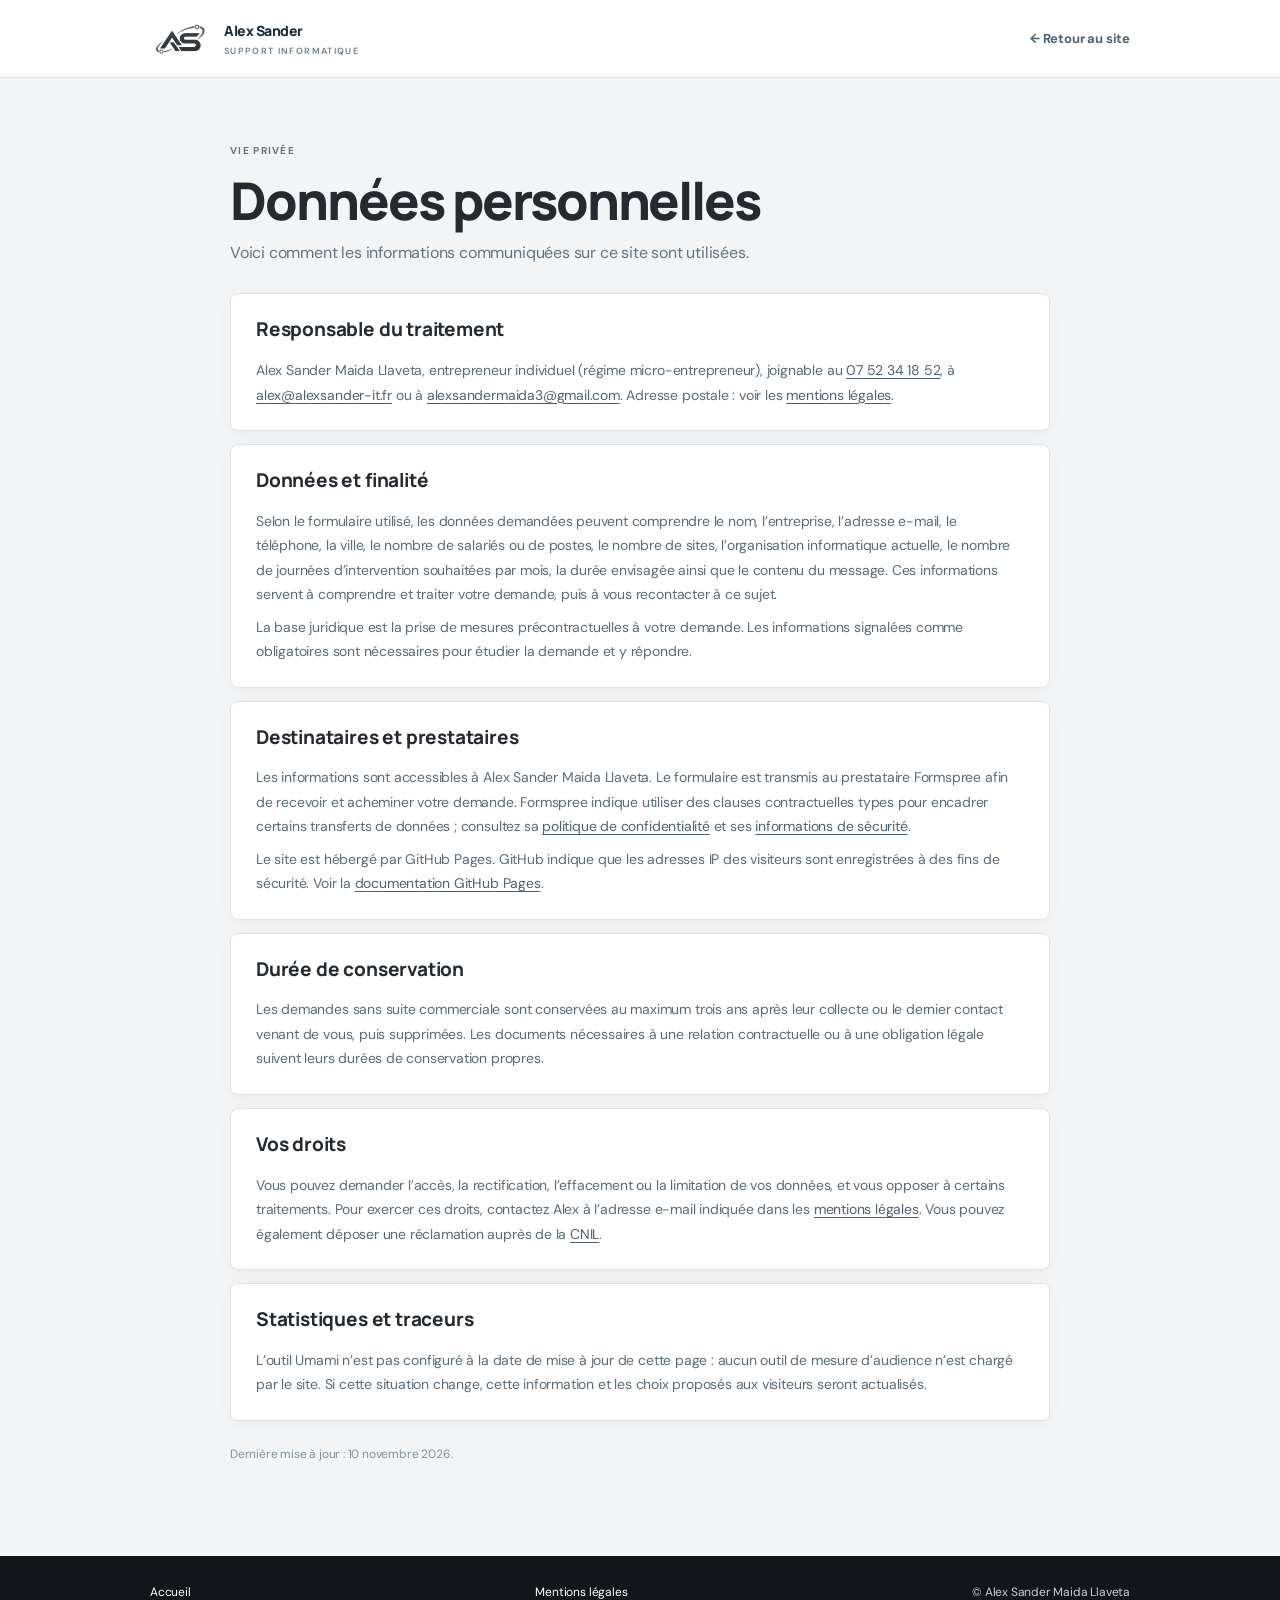
==== commit 01665b87: "Add files via upload" ====
--- a/confidentialite.html
+++ b/confidentialite.html
@@ -10,7 +10,8 @@
   <link rel="preconnect" href="https://fonts.googleapis.com">
   <link rel="preconnect" href="https://fonts.gstatic.com" crossorigin>
   <link href="https://fonts.googleapis.com/css2?family=DM+Sans:wght@400;500;600;700&family=Manrope:wght@400;500;600;700;800&display=swap" rel="stylesheet">
-  <link rel="stylesheet" href="style.css">
+  <link rel="stylesheet" href="style.css">
+  <link rel="stylesheet" href="premium.css">
 </head>
 <body class="legal-page">
   <header class="legal-header"><a class="brand" href="index.html#accueil" aria-label="Accueil"><img class="brand-logo" src="logo-as-orbit.png" alt=""><span class="brand-name">Alex Sander<small>Support informatique</small></span></a><a class="legal-back" href="index.html">← Retour au site</a></header>
@@ -18,14 +19,16 @@
     <p class="eyebrow">VIE PRIVÉE</p>
     <h1>Données personnelles</h1>
     <p class="legal-intro">Voici comment les informations communiquées sur ce site sont utilisées.</p>
-    <section class="legal-card"><h2>Responsable du traitement</h2><p>Alex Sander Maida Llaveta, entrepreneur individuel (régime micro-entrepreneur), joignable au <a href="tel:+33752341852">07 52 34 18 52</a> ou à <a href="mailto:alexsandermaida3@gmail.com">alexsandermaida3@gmail.com</a>. Adresse postale : voir les <a href="mentions-legales.html">mentions légales</a>.</p></section>
-    <section class="legal-card"><h2>Données et finalité</h2><p>Le formulaire demande votre nom, votre adresse e-mail et le contenu de votre message. Ces informations servent uniquement à traiter votre demande et à vous recontacter à ce sujet.</p><p>La base juridique est la prise de mesures précontractuelles à votre demande. Les champs sont nécessaires pour pouvoir vous répondre.</p></section>
+    <section class="legal-card"><h2>Responsable du traitement</h2><p>Alex Sander Maida Llaveta, entrepreneur individuel (régime micro-entrepreneur), joignable au <a href="tel:+33752341852">07 52 34 18 52</a>, à <a href="mailto:alex@alexsander-it.fr">alex@alexsander-it.fr</a> ou à <a href="mailto:alexsandermaida3@gmail.com">alexsandermaida3@gmail.com</a>. Adresse postale : voir les <a href="mentions-legales.html">mentions légales</a>.</p></section>
+    <section class="legal-card"><h2>Données et finalité</h2><p>Selon le formulaire utilisé, les données demandées peuvent comprendre le nom, l’entreprise, l’adresse e-mail, le téléphone, la ville, le nombre de salariés ou de postes, le nombre de sites, l’organisation informatique actuelle, le nombre de journées d’intervention souhaitées par mois, la durée envisagée ainsi que le contenu du message. Ces informations servent à comprendre et traiter votre demande, puis à vous recontacter à ce sujet.</p><p>La base juridique est la prise de mesures précontractuelles à votre demande. Les informations signalées comme obligatoires sont nécessaires pour étudier la demande et y répondre.</p></section>
     <section class="legal-card"><h2>Destinataires et prestataires</h2><p>Les informations sont accessibles à Alex Sander Maida Llaveta. Le formulaire est transmis au prestataire Formspree afin de recevoir et acheminer votre demande. Formspree indique utiliser des clauses contractuelles types pour encadrer certains transferts de données ; consultez sa <a href="https://formspree.io/legal/privacy-policy" rel="noopener noreferrer">politique de confidentialité</a> et ses <a href="https://formspree.io/security/" rel="noopener noreferrer">informations de sécurité</a>.</p><p>Le site est hébergé par GitHub Pages. GitHub indique que les adresses IP des visiteurs sont enregistrées à des fins de sécurité. Voir la <a href="https://docs.github.com/en/pages/getting-started-with-github-pages/what-is-github-pages#data-collection" rel="noopener noreferrer">documentation GitHub Pages</a>.</p></section>
     <section class="legal-card"><h2>Durée de conservation</h2><p>Les demandes sans suite commerciale sont conservées au maximum trois ans après leur collecte ou le dernier contact venant de vous, puis supprimées. Les documents nécessaires à une relation contractuelle ou à une obligation légale suivent leurs durées de conservation propres.</p></section>
     <section class="legal-card"><h2>Vos droits</h2><p>Vous pouvez demander l’accès, la rectification, l’effacement ou la limitation de vos données, et vous opposer à certains traitements. Pour exercer ces droits, contactez Alex à l’adresse e-mail indiquée dans les <a href="mentions-legales.html">mentions légales</a>. Vous pouvez également déposer une réclamation auprès de la <a href="https://www.cnil.fr/fr/adresser-une-plainte" rel="noopener noreferrer">CNIL</a>.</p></section>
     <section class="legal-card"><h2>Statistiques et traceurs</h2><p>L’outil Umami n’est pas configuré à la date de mise à jour de cette page : aucun outil de mesure d’audience n’est chargé par le site. Si cette situation change, cette information et les choix proposés aux visiteurs seront actualisés.</p></section>
-    <p class="legal-updated">Dernière mise à jour : 3 novembre 2026.</p>
+    <p class="legal-updated">Dernière mise à jour : 10 novembre 2026.</p>
   </main>
   <footer class="legal-footer"><a href="index.html">Accueil</a><a href="mentions-legales.html">Mentions légales</a><span>© Alex Sander Maida Llaveta</span></footer>
 </body>
 </html>
+
+
--- a/style.css
+++ b/style.css
@@ -137,6 +137,9 @@
 .contact-backup>a:first-child { display: flex; justify-content: space-between; gap: 10px; }
 .contact-backup b { color: #fff; }
 .contact-backup span { color: #c1d4e4; font-size: 11px; }
+.contact-route-link { display: flex; width: 100%; align-items: center; justify-content: space-between; gap: 14px; margin: 9px 0 15px; padding: 13px 15px; border: 1px solid #ffffff38; border-radius: 5px; color: #fff; font-size: 12px; font-weight: 700; transition: background .2s ease,border-color .2s ease,transform .2s ease; }
+.contact-route-link:hover { transform: translateY(-1px); border-color: #ffffff80; background: #ffffff10; }
+.contact-route-link span { color: #c1d4e4; }
 .analytics-manage { border: 0; background: none; color: inherit; font: inherit; text-decoration: underline; text-underline-offset: 3px; cursor: pointer; opacity: .84; }
 .analytics-manage:hover { color: #fff; opacity: 1; }
 .analytics-consent[hidden] { display: none !important; }
@@ -188,6 +191,134 @@
 .local-footer a { color: #fff; font-weight: 700; }
 .local-footer .analytics-manage { color: #d1dce4; font-size: 10px; }
 
+/* Deux parcours commerciaux, immédiatement lisibles depuis l’accueil. */
+.offer-routes { display: grid; grid-template-columns: repeat(2,minmax(0,1fr)); gap: 16px; padding-top: 28px; padding-bottom: 32px; }
+.offer-route { min-height: 190px; padding: 24px 26px; display: flex; flex-direction: column; align-items: flex-start; border: 1px solid #dce2e6; border-radius: 8px; background: linear-gradient(145deg,#fff,#f7f8f9); box-shadow: 0 8px 22px #1c2a3609; transition: transform .2s,border-color .2s,box-shadow .2s; }
+.offer-route:hover { transform: translateY(-3px); border-color: #9cabb8; box-shadow: 0 14px 30px #1c2a3615; }
+.offer-route-featured { border-color: #526d84; background: linear-gradient(145deg,#f5f7f8,#edf1f4); }
+.offer-section-heading { grid-column: 1 / -1; margin: 0 0 2px; }
+.offer-section-heading .eyebrow { margin-bottom: 8px; }
+.offer-section-heading h2 { margin: 0; color: #222a31; font: 700 clamp(27px,3vw,36px)/1.15 Manrope,sans-serif; letter-spacing: -1.2px; }
+.offer-section-heading h2 span { color: #768694; }
+.offer-route-number { color: #627688; font-size: 9px; font-weight: 800; letter-spacing: 1.1px; }
+.offer-route h2 { margin: 12px 0 7px; color: #20262c; font: 700 22px/1.25 Manrope,sans-serif; letter-spacing: -.45px; }
+.offer-route p { max-width: 580px; margin: 0; color: #5d6973; font-size: 13px; line-height: 1.65; }
+.offer-route ul { width: 100%; margin: 13px 0 0; padding: 0; display: grid; grid-template-columns: 1fr 1fr; gap: 7px 13px; list-style: none; }
+.offer-route li { color: #51616e; font-size: 11px; line-height: 1.45; }
+.offer-route li::before { content: '✓'; margin-right: 7px; color: #657f92; font-weight: 800; }
+.offer-route-meta { width: 100%; margin-top: auto; padding-top: 17px; display: flex; justify-content: space-between; gap: 16px; color: #667581; font-size: 10px; }
+.offer-route-meta b { color: #344d63; font-size: 11px; }
+.offer-page .offer-pricing { padding: 78px 0 82px; background: #f3f5f6; }
+.offer-price-columns { display: grid; grid-template-columns: .85fr 1.15fr; gap: 15px; align-items: stretch; }
+.offer-price-card { padding: 25px; border: 1px solid #dce2e6; border-radius: 8px; background: #fff; box-shadow: 0 7px 22px #1c2a3608; }
+.offer-price-featured { border-color: #a6b6c3; box-shadow: 0 8px 25px #1c2a360c; }
+.offer-price-card h3 { margin: 10px 0 18px; color: #252c32; font: 700 21px Manrope,sans-serif; }
+.offer-price-card>p { color: #5f6d78; font-size: 12px; line-height: 1.65; }
+.offer-rate-pair { display: grid; grid-template-columns: 1fr 1fr; gap: 10px; }
+.offer-rate-pair>div { padding: 14px; border: 1px solid #e0e5e8; border-radius: 6px; background: #f8f9fa; }
+.offer-rate-pair small { display: block; margin-bottom: 8px; color: #70808d; font-size: 8px; font-weight: 800; letter-spacing: .8px; }
+.offer-rate-pair strong { color: #253542; font: 700 22px Manrope,sans-serif; white-space: nowrap; }
+.offer-rate-pair strong i { font-size: 12px; font-style: normal; }
+.offer-rate-pair del { display: block; margin-top: 4px; color: #78848d; font-size: 10px; }
+.offer-price-card>.button { margin-top: 12px; }
+.offer-price-card .maintenance-levels { grid-template-columns: repeat(3,minmax(0,1fr)); gap: 8px; }
+.offer-price-card .maintenance-levels article { min-width: 0; padding: 13px 11px; }
+.offer-price-card .maintenance-levels article>span { font-size: 8px; line-height: 1.4; }
+.offer-price-card .maintenance-levels article>strong { font-size: 19px; white-space: nowrap; }
+.offer-price-card .maintenance-levels article>strong small { font-size: 10px; }
+.offer-price-card .maintenance-levels article>p { font-size: 10px; line-height: 1.45; }
+.offer-price-card .maintenance-levels article>del { font-size: 9px; }
+.offer-promo-note { margin: 13px 0 0; padding: 11px 12px; border-left: 3px solid #667e92; background: #f0f3f5; color: #4d5b66 !important; font-size: 10px !important; }
+.offer-scope-note { margin-top: 16px; padding: 17px 19px; display: grid; grid-template-columns: 210px 1fr; gap: 14px; border: 1px solid #dce2e6; border-left: 3px solid #697e90; border-radius: 6px; background: #fff; color: #52616d; font-size: 12px; line-height: 1.65; }
+.offer-scope-note b { color: #2c3b47; font: 700 13px Manrope,sans-serif; }
+.offer-small-note { margin: 12px 2px 0; color: #6c7881; font-size: 10px; line-height: 1.6; }
+.reinforcement-layout { display: grid; grid-template-columns: 1.2fr .8fr; gap: 16px; }
+.reinforcement-details { display: grid; gap: 10px; }
+.reinforcement-details article { padding: 18px 20px; border: 1px solid #dce2e6; border-radius: 7px; background: #fff; }
+.reinforcement-details b { color: #2c3943; font: 700 14px Manrope,sans-serif; }
+.reinforcement-details p { margin: 6px 0 0; color: #64727d; font-size: 12px; line-height: 1.6; }
+.reinforcement-rate { padding: 25px; display: flex; flex-direction: column; align-items: flex-start; border: 1px solid #a6b6c3; border-radius: 8px; background: linear-gradient(145deg,#fff,#eef2f5); }
+.reinforcement-rate>strong { margin-top: 14px; color: #202a32; font: 800 38px/1.15 Manrope,sans-serif; letter-spacing: -1.2px; }
+.reinforcement-rate>strong small { display: block; margin-top: 5px; color: #697781; font: 500 12px 'DM Sans',sans-serif; letter-spacing: 0; }
+.reinforcement-rate p { color: #5d6b76; font-size: 12px; line-height: 1.65; }
+.reinforcement-rate .button { margin-top: auto; }
+.offer-contact { padding: 80px 0; background: #171a1f; color: #fff; }
+.offer-contact-grid { display: grid; grid-template-columns: .8fr 1.2fr; gap: 45px; align-items: start; }
+.offer-contact h2 { margin: 0 0 15px; font: 700 clamp(30px,3.6vw,44px)/1.12 Manrope,sans-serif; letter-spacing: -1.6px; }
+.offer-contact h2 span { color: #aab5bf; }
+.offer-contact-grid>div:first-child>p:not(.eyebrow) { color: #c1c9d0; font-size: 14px; line-height: 1.7; }
+.offer-phone { margin-top: 20px; display: grid; gap: 5px; color: #fff; font: 700 20px Manrope,sans-serif; }
+.offer-phone small { color: #bbc7d0; font: 500 11px 'DM Sans',sans-serif; }
+.offer-contact .contact-form-wrap { padding: 24px; border: 1px solid #ffffff25; border-radius: 8px; background: #ffffff0b; }
+.offer-page .site-header { position: absolute; }
+.pricing-category { margin: 18px 0 10px; color: #667582; font-size: 9px; font-weight: 800; letter-spacing: 1.1px; }
+.project-quote-panel { margin-top: 14px; padding: 20px 23px; display: flex; align-items: center; justify-content: space-between; gap: 24px; border: 1px solid #dfe3e6; border-left: 3px solid #647586; border-radius: 7px; background: #fff; }
+.project-quote-panel h3 { margin: 7px 0 5px; color: #29343d; font: 700 17px Manrope,sans-serif; }
+.project-quote-panel p { max-width: 750px; margin: 0; color: #62707b; font-size: 12px; line-height: 1.6; }
+.project-quote-panel>a { flex: 0 0 auto; color: #435d73; font-size: 11px; font-weight: 700; }
+.portfolio-section { padding: 78px 0 82px; background: #f8f9fa; }
+.competence-grid { display: grid; grid-template-columns: repeat(4,minmax(0,1fr)); gap: 12px; }
+.competence-grid article { min-height: 155px; padding: 20px; border: 1px solid #e0e4e7; border-radius: 7px; background: #fff; }
+.competence-grid article>span { color: #738493; font-size: 8px; font-weight: 800; letter-spacing: 1px; }
+.competence-grid h3 { margin: 12px 0 7px; color: #28343d; font: 700 16px Manrope,sans-serif; }
+.competence-grid p { margin: 0; color: #66737d; font-size: 11px; line-height: 1.6; }
+.lab-project { position: relative; margin-top: 15px; padding: 23px 25px; display: grid; grid-template-columns: 1.15fr .85fr; gap: 15px 28px; border: 1px solid #d8dfe4; border-radius: 8px; background: linear-gradient(135deg,#fff,#f0f3f5); }
+.lab-project .eyebrow { margin: 0 0 8px; color: #74828d; font-size: 8px; }
+.lab-project h3 { margin: 0 0 8px; color: #27333c; font: 700 18px/1.3 Manrope,sans-serif; }
+.lab-project p:not(.eyebrow) { margin: 0; color: #626f79; font-size: 11px; line-height: 1.65; }
+.lab-project ul { margin: 0; padding: 3px 0 0; list-style: none; }
+.lab-project li { padding: 5px 0; border-bottom: 1px solid #e4e8eb; color: #54636e; font-size: 11px; }
+.lab-project li::before { content: '↗'; margin-right: 8px; color: #718495; }
+.lab-media-placeholder { grid-column: 1 / -1; min-height: 126px; padding: 20px; display: flex; flex-direction: column; justify-content: center; align-items: center; gap: 7px; border: 1px dashed #c5cfd6; border-radius: 6px; background: repeating-linear-gradient(135deg,#f8fafb,#f8fafb 12px,#f2f5f6 12px,#f2f5f6 24px); text-align: center; }
+.lab-media-placeholder span { color: #74828d; font-size: 8px; font-weight: 800; letter-spacing: 1.2px; }
+.lab-media-placeholder b { color: #586873; font: 600 12px/1.5 'DM Sans',sans-serif; }
+.lab-status { grid-column: 1 / -1; width: fit-content; padding: 6px 9px; border: 1px solid #d6dfe5; border-radius: 4px; background: #f5f7f8; color: #647381; font-size: 9px; font-weight: 700; }
+.offer-route-icon { display: grid; width: 32px; height: 32px; place-items: center; margin-bottom: 8px; border: 1px solid #dfe4e7; border-radius: 6px; background: #f3f5f6; color: #4b5e6c; }
+.offer-route-icon svg { width: 18px; height: 18px; fill: none; stroke: currentColor; stroke-width: 1.6; stroke-linecap: round; stroke-linejoin: round; }
+.renfort-situations { display: grid; grid-template-columns: repeat(2,minmax(0,1fr)); gap: 9px; }
+.renfort-situation-grid,.renfort-domain-grid { grid-template-columns: repeat(4,minmax(0,1fr)); }
+.sector-feature-grid { grid-template-columns: repeat(2,minmax(0,1fr)); }
+.renfort-situations span { padding: 14px 15px; border: 1px solid #dce2e6; border-radius: 6px; background: #fff; color: #50606c; font-size: 12px; line-height: 1.5; }
+.renfort-situations span::before { content: '✓'; margin-right: 9px; color: #738899; font-weight: 800; }
+.rate-from { margin: 13px 0 -12px !important; color: #6c7882 !important; font-size: 11px !important; font-weight: 600; }
+.renfort-steps { display: grid; grid-template-columns: repeat(4,minmax(0,1fr)); gap: 11px; }
+.renfort-steps article { min-height: 150px; padding: 18px; border: 1px solid #dce2e6; border-radius: 7px; background: #fff; }
+.renfort-steps article>span { display: grid; width: 28px; height: 28px; place-items: center; border-radius: 50%; background: #e9edf0; color: #5d7181; font: 700 9px Manrope,sans-serif; }
+.renfort-steps b { display: block; margin-top: 12px; color: #2c3943; font: 700 13px Manrope,sans-serif; }
+.renfort-steps p { margin: 6px 0 0; color: #64727d; font-size: 11px; line-height: 1.6; }
+.renfort-alternative { margin-top: 15px; padding: 17px 20px; border: 1px solid #dce2e6; border-radius: 6px; background: #fff; }
+.renfort-alternative b { color: #2d3a43; font: 700 13px Manrope,sans-serif; }
+.renfort-alternative p { margin: 5px 0; color: #65727c; font-size: 11px; }
+.renfort-alternative a { color: #435f76; font-size: 11px; font-weight: 700; }
+.lead-form select { width: 100%; padding: 12px 13px; border: 1px solid #ffffff33; border-radius: 4px; outline: none; background: #252a30; color: #fff; font: 14px 'DM Sans',sans-serif; }
+.lead-form select:focus { border-color: #abc5dc; box-shadow: 0 0 0 3px #8db1d022; }
+.lead-form option { background: #fff; color: #252a30; }
+.form-honeypot { position: absolute !important; width: 1px; height: 1px; padding: 0; margin: -1px; overflow: hidden; clip: rect(0,0,0,0); white-space: nowrap; border: 0; }
+@media(max-width:900px) { .competence-grid,.renfort-situation-grid,.renfort-domain-grid { grid-template-columns: repeat(2,minmax(0,1fr)); }.renfort-steps { grid-template-columns: repeat(2,minmax(0,1fr)); } }
+@media(min-width:761px) and (max-width:1120px) { .site-header { padding-left: 24px; padding-right: 24px; }.nav { gap: 14px; font-size: 9px; }.brand-logo { width: 46px; } }
+@media(max-width:760px) {
+  .offer-routes { grid-template-columns: 1fr; padding-top: 18px; padding-bottom: 24px; }
+  .offer-route { min-height: 170px; padding: 20px; }
+  .offer-price-columns,.reinforcement-layout,.offer-contact-grid { grid-template-columns: 1fr; }
+  .offer-page .offer-pricing,.offer-contact { padding: 62px 0; }
+  .offer-price-card .maintenance-levels { grid-template-columns: 1fr; }
+  .offer-scope-note { grid-template-columns: 1fr; gap: 5px; }
+  .offer-contact-grid { gap: 24px; }
+  .offer-route ul { grid-template-columns: 1fr; }
+  .project-quote-panel { align-items: flex-start; flex-direction: column; }
+  .portfolio-section { padding: 63px 0 68px; }
+  .lab-project { grid-template-columns: 1fr; padding: 19px; }
+  .lab-status { grid-column: 1; }
+  .renfort-situations,.renfort-situation-grid,.renfort-domain-grid { grid-template-columns: 1fr; }
+  .sector-feature-grid { grid-template-columns: 1fr; }
+}
+@media(max-width:460px) {
+  .offer-rate-pair { grid-template-columns: 1fr; }
+  .offer-route-meta { flex-direction: column; gap: 8px; }
+  .reinforcement-rate>strong { font-size: 34px; }
+  .competence-grid,.renfort-steps { grid-template-columns: 1fr; }
+}
+
 @media(max-width:980px) {
   .contact-inner { grid-template-columns: .7fr 1.3fr; gap: 26px; }
   .local-process-inner { grid-template-columns: 1fr 1fr; gap: 24px; }
@@ -422,6 +553,56 @@
 .legal-footer a { color:#fff; }
 @media(max-width:560px) { .legal-header { height:70px; padding:0 18px; }.legal-header .brand-logo { width:46px;height:36px; }.legal-header .brand-name { font-size:12px; }.legal-back { font-size:11px; }.legal-main { width:calc(100% - 32px);padding:45px 0 55px; }.legal-intro { font-size:14px; }.legal-card { padding:18px; }.legal-card dl>div { grid-template-columns:1fr;gap:4px; }.legal-footer { padding:18px;align-items:flex-start;flex-direction:column; } }
 
+/* Tarifs: distinguer les prix d'appel des détails consultables à la demande. */
+.price-grid>.price-card { min-height:0; }
+.price-grid>.price-card-repair { min-height:0; }
+.price-grid>.price-card h3 { margin-top:14px; }
+.pricing .launch-banner { margin-bottom:16px; padding:12px 16px; }
+.pricing-accordion { margin-top:11px; overflow:hidden; border:1px solid #dce3e8; border-radius:8px; background:#fff; box-shadow:0 5px 16px #1e2b3706; }
+.pricing-accordion>summary { min-height:68px; padding:13px 19px; display:flex; align-items:center; justify-content:space-between; gap:18px; cursor:pointer; list-style:none; }
+.pricing-accordion>summary::-webkit-details-marker { display:none; }
+.pricing-accordion>summary>span:first-child { display:grid; gap:4px; }
+.pricing-accordion>summary small { color:#688097; font-size:9px; font-weight:800; letter-spacing:1px; }
+.pricing-accordion>summary b { color:#263d50; font:700 16px/1.3 Manrope,sans-serif; }
+.accordion-preview { margin-left:auto; color:#71808b; font-size:12px; }
+.pricing-accordion>summary>i { position:relative; width:26px; height:26px; flex:0 0 26px; border:1px solid #d9e2e8; border-radius:50%; }
+.pricing-accordion>summary>i::before,.pricing-accordion>summary>i::after { content:""; position:absolute; top:12px; left:7px; width:10px; height:1px; background:#4e7391; transition:transform .2s; }
+.pricing-accordion>summary>i::after { transform:rotate(90deg); }
+.pricing-accordion[open]>summary>i::after { transform:rotate(0); }
+.pricing-accordion>summary:hover { background:#fafcfd; }
+.pricing-accordion>summary:focus-visible { outline:3px solid #8db2d0; outline-offset:-3px; }
+.accordion-content { padding:17px 20px 21px; border-top:1px solid #edf0f2; }
+.accordion-intro { margin:0 0 13px; color:#627382; font-size:13px; line-height:1.6; }
+.pricing-accordion .maintenance-levels { padding:4px 0 13px; gap:10px; }
+.pricing-accordion .maintenance-levels article { padding:15px 16px; }
+.pricing-accordion .maintenance-includes article { padding:13px 0; }
+.pricing-accordion .maintenance-includes p { font-size:12px; }
+.pricing-accordion .maintenance-footnote { margin-top:10px; padding-top:11px; }
+.pricing-accordion .travel-zones { gap:8px; }
+.pricing-accordion .travel-zones article { padding:12px; }
+.pricing-accordion .travel-zones strong { font-size:21px; }
+.pricing-accordion .travel-note { margin-top:14px; padding:12px 14px; border-radius:5px; background:#f5f8fa; color:#566b7b; font-size:12px; }
+.pricing .pricing-note { margin-top:11px; }
+@media(max-width:760px) {
+  .pricing-accordion>summary { min-height:64px; padding:13px 15px; gap:10px; }
+  .pricing-accordion>summary b { font-size:14px; }
+  .accordion-preview { max-width:40%; text-align:right; font-size:10px; line-height:1.45; }
+  .accordion-content { padding:15px; }
+  .pricing-accordion .maintenance-levels { grid-template-columns:1fr; padding:4px 0 12px; }
+  .pricing-accordion .maintenance-levels article { padding:14px 15px; }
+  .pricing-accordion .maintenance-includes { grid-template-columns:1fr; }
+  .pricing-accordion .travel-zones { grid-template-columns:repeat(2,minmax(0,1fr)); }
+  .pricing-accordion .travel-zones .travel-quote { grid-column:span 2; }
+}
+@media(max-width:500px) {
+  .pricing .launch-banner { gap:4px; padding:12px 14px; }
+  .pricing .launch-banner b { font-size:13px; }
+  .pricing .launch-banner span { font-size:11px; line-height:1.5; }
+  .repair-rates del { white-space:normal; }
+  .pricing-accordion>summary { align-items:flex-start; }
+  .accordion-preview { max-width:34%; }
+}
+
 /* Bandeau d'accueil épuré : photo d'infrastructure réelle, sans diagramme décoratif */
 .hero-tech-grid,.hero-network { display: none; }
 .hero-overlay { background: linear-gradient(90deg,rgba(19,27,36,.42),rgba(19,27,36,.59)),linear-gradient(0deg,rgba(19,27,36,.5),rgba(19,27,36,.22)); }
@@ -449,5 +630,616 @@
   .travel-zones { grid-template-columns: repeat(2,minmax(0,1fr)); }
   .travel-zones .travel-quote { grid-column: span 2; }
 }
-
-
+
+/* Identité visuelle graphite et argent, inspirée par la carte de visite. */
+:root {
+  --navy: #171a1f;
+  --navy-2: #292e35;
+  --blue: #596d80;
+  --blue-dark: #405467;
+  --teal: #687d90;
+  --paper: #f4f5f6;
+  --ink: #202329;
+  --muted: #68717a;
+  --line: #dfe2e5;
+  --silver: #b9c0c7;
+  --silver-light: #e7eaed;
+}
+
+body { background: #fff; color: var(--ink); }
+.site-header.scrolled { background: rgba(250,250,251,.96); border-bottom-color: #e1e3e6; }
+.nav>a:not(.nav-contact):hover,.scrolled .nav>a:not(.nav-contact):hover { color: #596d80; }
+.nav-contact,.scrolled .nav-contact { border-color: #333940; background: #333940; color: #fff; }
+.nav-contact span { color: #d0d5da; }
+.nav-contact:hover,.scrolled .nav-contact:hover { border-color: #515861; background: #515861; }
+
+.hero { background: #171a1f; }
+.hero-photo { filter: grayscale(100%) saturate(.12) brightness(.67); }
+.hero-overlay { background: linear-gradient(90deg,rgba(18,20,23,.34),rgba(18,20,23,.63) 52%,rgba(18,20,23,.92)),linear-gradient(0deg,rgba(18,20,23,.5),rgba(18,20,23,.16)); }
+.hero:before { background: radial-gradient(ellipse at 21% 54%,rgba(218,223,228,.13),transparent 40%),radial-gradient(ellipse at 84% 0%,rgba(182,190,198,.09),transparent 39%); }
+.hero h1 em { color: #cbd1d7; }
+.hero-kicker>span { background: #c3c9cf; box-shadow: 0 0 0 4px #c3c9cf24; }
+.hero-link span,.hero-link:hover { color: #d4d9de; }
+.hero-reassurance i { background: #c5cbd222; color: #e0e4e8; }
+.button-light { background: linear-gradient(135deg,#fff,#e9ecef); color: #22262b; }
+.button-light:hover { background: #fff; }
+.button-light span { color: #596d80; }
+.hero-actions .hero-link:hover { border-color: #c7cdd3; }
+
+.trust-strip { background: #fff; border-bottom-color: #e4e6e9; }
+.trust-icon,.service-icon,.audience-head>span,.method-grid article>span { background: #eef0f2; color: #56616c; }
+.trust-strip>i { background: #e2e5e8; }
+.eyebrow { color: #64717d; }
+.section-heading h2 span,.about h2 span,.method-note strong { color: #737e88; }
+.section-heading>p { color: #626b74; }
+
+.service-card { border-color: #e1e3e6; box-shadow: 0 8px 22px rgba(24,29,34,.045); }
+.service-card:hover { border-color: #aeb6be; box-shadow: 0 18px 36px rgba(24,29,34,.09); }
+.service-card:nth-child(n) .service-icon { background: #eef0f2; color: #596571; }
+.service-content .service-kicker { color: #68737e; }
+.service-kicker span { color: #a2aab2; }
+.service-content>a,.service-card>a { color: #4f6274; }
+.service-content>a { border-bottom-color: #c3c9cf; }
+.service-visual { background: linear-gradient(130deg,#f0f1f2,#e4e7e9); }
+.visual-support { background: linear-gradient(115deg,#e9ebed,#f3f4f5); }
+.visual-systems { background: linear-gradient(115deg,#292e35,#171a1f); }
+.visual-network { background: linear-gradient(115deg,#e6e9eb,#f2f3f4); }
+.visual-project { background: linear-gradient(115deg,#eceef0,#f5f6f7); }
+.service-visual svg .art-accent-line { stroke: #74818d; }
+.service-visual svg .art-node { fill: #f7f8f9; stroke: #84909a; }
+.service-visual svg .art-node-line { stroke: #65727e; }
+.service-visual svg .art-pulse { fill: #9ca6af; stroke: #e3e6e9; }
+.service-visual svg .art-shadow { fill: #cbd0d4; }
+.visual-systems svg .art-face { fill: #464d55; stroke: #c7cdd2; }
+.visual-systems svg .art-face-light { fill: #626a73; stroke: #c7cdd2; }
+.visual-systems svg .art-face-dark { fill: #333940; stroke: #c7cdd2; }
+.visual-systems svg .art-pulse { fill: #cbd1d6; }
+.training-note span { background: #9ba4ad; }
+
+.tools-section,.sectors,.audiences,.pricing { background: #f3f4f5; border-color: #e2e4e7; }
+.tool-logo,.sector-card,.audience-group,.method-grid article { border-color: #e0e3e6; }
+.tool-logo:hover,.sector-card:hover { border-color: #adb6bf; }
+.sector-card>span,.audience-head>span { background: #edf0f2; color: #56636f; }
+.sector-card p,.tools-copy>p:last-child,.training-note { color: #626c75; }
+.sector-wide,.audience-personal { background: #eaedef; }
+.audience-group { box-shadow: 0 9px 25px rgba(24,29,34,.045); }
+.audience-head { border-color: #dfe2e5; }
+.audience-head small,.audience-personal>a,.audience-personal>a span { color: #586a7b; }
+.audience-group li { border-color: #e5e7e9; }
+.audience-group li b { color: #272b30; }
+.audience-group li small { color: #616b74; }
+.audience-routes a { border-color: #e0e3e6; box-shadow: 0 6px 18px rgba(24,29,34,.035); }
+.audience-routes a:hover { border-color: #aeb7c0; }
+.audience-routes a>span,.audience-routes i { color: #5c6d7e; }
+.audience-routes b { color: #272b30; }
+.method { background: #fff; }
+.method-grid article>span { color: #5a6b7b; }
+.method-grid h3 { color: #272b30; }
+.method-grid p,.method-note { color: #606a73; }
+.method-note { border-left-color: #8996a2; background: #f0f2f4; }
+
+.price-grid>.price-card { border-color: #dfe2e5; box-shadow: 0 7px 22px rgba(24,29,34,.045); }
+.price-grid>.price-card:hover { border-color: #aeb7c0; box-shadow: 0 14px 30px rgba(24,29,34,.09); }
+.price-grid>.price-card.price-featured { border-color: #9da8b2; box-shadow: inset 0 3px 0 #737f8a,0 9px 24px rgba(24,29,34,.06); }
+.price-type,.pricing-accordion>summary small { color: #68747f; }
+.price-card li:before { color: #73808c; }
+.price-card>a,.pricing-accordion>summary>i::before,.pricing-accordion>summary>i::after { color: #506274; }
+.launch-banner { border-color: #d8dde1; background: #eceff1; color: #4e5963; }
+.launch-banner b { color: #394550; }
+.full-audit-card { border-color: #d8dde1; background: linear-gradient(115deg,#fff,#f1f3f4); }
+.full-audit-price b { color: #343b43; }
+.full-audit-card>a { border-color: #c5cbd1; color: #435465; }
+.full-audit-card>a:hover { border-color: #9da7b1; background: #eff1f3; }
+.pricing-accordion { border-color: #d9dde1; box-shadow: 0 5px 16px rgba(24,29,34,.035); }
+.pricing-accordion>summary b { color: #292e34; }
+.pricing-accordion>summary>i { border-color: #d6dade; }
+.pricing-accordion>summary>i::before,.pricing-accordion>summary>i::after { background: #62717f; }
+.pricing-accordion>summary:hover { background: #f6f7f8; }
+.pricing-accordion>summary:focus-visible { outline-color: #9da8b2; }
+.maintenance-panel,.travel-panel { border-color: #dfe2e5; background: #fff; }
+.maintenance-levels article,.travel-zones article { border-color: #e0e3e6; background: #f8f9fa; }
+.maintenance-levels article>span,.travel-zones article>span { color: #66737f; }
+.maintenance-levels strong,.travel-zones strong { color: #2c3238; }
+.maintenance-includes article { border-color: #e2e5e8; }
+.maintenance-includes article>span { background: #edf0f2; color: #596976; }
+.travel-zones .travel-quote { border-color: #d4d9de; background: #eef0f2; }
+.travel-note,.pricing-accordion .travel-note { background: #f0f2f4; color: #5b6670; }
+
+.about-photo { background: #dfe2e5; }
+.photo-label { background: rgba(27,31,36,.91); border-color: #ffffff70; }
+.photo-label>span { background: #ffffff1c; }
+.about-points { color: #475563; }
+.about-points b { color: #687987; }
+.contact { background: linear-gradient(125deg,#20242a,#14171b 72%); }
+.contact-glow { border-color: #ffffff14; box-shadow: 0 0 0 45px #ffffff08,0 0 0 90px #ffffff04; }
+.contact .eyebrow,.contact-email span { color: #c5cbd1; }
+.contact h2 span { color: #c5cbd1; }
+.contact-phone:hover { background: #f0f2f4; }
+.contact-phone i,.form-submit span { color: #596d80; }
+.form-submit { background: #e4e7ea; color: #272c32; }
+.form-submit:hover:not(:disabled) { background: #fff; }
+.footer,.legal-footer { background: #121519; }
+.footer>div a:first-child { color: #d0d5da; }
+
+.local-hero { background-image: linear-gradient(95deg,rgba(19,22,26,.94),rgba(28,32,37,.88) 52%,rgba(25,28,33,.76)),url("server-room-hero.jpg"); }
+.local-process { background: #f1f3f4; }
+.local-process h2 span { color: #737e88; }
+.local-feature-grid article,.local-process aside { border-color: #dfe2e5; }
+.local-feature-grid article>span { background: #eceff1; color: #5b6976; }
+.local-process aside a { color: #4e6275; }
+.button-dark { color: #fff; }
+.button-dark { background: #373e46; }
+.button-dark:hover { background: #4a535d; }
+.legal-page { background: #f3f4f5; color: #252a30; }
+.legal-header { border-bottom-color: #e0e3e6; }
+.legal-back,.legal-card a { color: #4e6275; }
+.legal-main>.eyebrow { color: #667480; }
+.legal-main h1,.legal-card h2 { color: #252a30; }
+.legal-card { border-color: #dfe2e5; box-shadow: 0 5px 18px rgba(24,29,34,.035); }
+.legal-card dl>div { border-color: #e8eaec; }
+.legal-card dd { color: #38434d; }
+
+/* Accueil : carte réseau animée, dessinée en SVG plutôt qu’une photo. */
+.hero { height: min(920px,94vh); min-height: 700px; background: #111316; }
+.hero-overlay { z-index: -2; background: linear-gradient(90deg,rgba(17,19,22,.94) 0%,rgba(17,19,22,.83) 43%,rgba(17,19,22,.38) 100%),linear-gradient(0deg,rgba(17,19,22,.58),rgba(17,19,22,.08) 54%,rgba(17,19,22,.28)); }
+.hero:before { z-index: -3; background: radial-gradient(ellipse at 77% 58%,rgba(189,198,206,.09),transparent 48%),radial-gradient(ellipse at 94% 12%,rgba(120,137,151,.08),transparent 35%); }
+.hero-animated-bg { position: absolute; inset: 0; z-index: -1; width: 100%; height: 100%; pointer-events: none; }
+.hero-background { position: absolute; inset: 0; z-index: -1; pointer-events: none; }
+.hero-inner { position: relative; z-index: 1; grid-template-columns: 1fr; align-items: center; }
+.hero-copy { grid-column: 1; max-width: 790px; padding-left: 0; }
+.hero h1 { max-width: 780px; font-size: clamp(52px,6vw,76px); letter-spacing: -3px; }
+.hero-lead { max-width: 650px; font-size: 15px; line-height: 1.8; }
+.hero-reassurance { font-size: 10px; }
+
+/* Illustrations de service : scènes techniques cohérentes avec la palette acier. */
+.service-visual svg { right: 3%; width: 82%; height: 94%; opacity: .98; filter: drop-shadow(0 8px 12px rgba(22,27,32,.12)); }
+.service-visual:not(.visual-systems) .service-visual-tag { border-color: #ffffffb5; background: #ffffffc9; color: #4e5963; }
+.visual-systems .service-visual-tag { border-color: #ffffff3b; background: #ffffff12; color: #e6e9ec; }
+.service-visual .art-shadow { fill: #9da6ae; opacity: .3; }
+.visual-network svg { right: 1%; width: 92%; height: 100%; }
+.visual-project svg { right: 2%; width: 90%; height: 110%; }
+.service-content { background: #fff; }
+
+/* Logos techniques en couleur, regroupés dans des tuiles discrètes. */
+.tool-logos { gap: 10px; }
+.tool-logo { min-height: 66px; padding: 11px 13px; gap: 11px; border-color: #dde1e4; border-radius: 7px; background: linear-gradient(145deg,#fff,#f7f8f9); box-shadow: 0 3px 10px rgba(22,27,32,.025); }
+.tool-logo:hover { border-color: #aeb7c0; box-shadow: 0 9px 20px rgba(22,27,32,.07); }
+.tool-logo svg { width: 31px; height: 31px; flex-basis: 31px; filter: none; opacity: 1; transition: transform .2s; }
+.tool-logo:hover svg { opacity: 1; transform: scale(1.04); }
+.tool-logo b { color: #30363d; }
+.tool-logo small { color: #6d7780; }
+
+/* Carte schématique de la zone d’intervention */
+.service-area-card { display: grid; grid-template-columns: 1.25fr .75fr; gap: 26px; align-items: stretch; margin: 0 0 17px; padding: 19px; border: 1px solid #dce0e4; border-radius: 10px; background: linear-gradient(135deg,#fff,#f0f2f4); box-shadow: 0 10px 28px rgba(22,27,32,.05); }
+.service-area-map { min-width: 0; min-height: 350px; position: relative; overflow: hidden; margin: 0; border: 1px solid #d7dde1; border-radius: 8px; background: #eef1f3; }
+.service-area-map img { position: absolute; inset: 0; display: block; width: 100%; height: 100%; object-fit: fill; background: #eef1f3; }
+.service-area-map figcaption { position: absolute; right: 12px; bottom: 11px; left: 12px; width: fit-content; padding: 6px 9px; border: 1px solid #d8dde1; border-radius: 4px; background: #ffffffed; color: #53616c; font-size: 9px; letter-spacing: .3px; }
+.service-area-copy { display: flex; flex-direction: column; justify-content: center; padding: 10px 10px 10px 0; }
+.service-area-copy .eyebrow { margin-bottom: 9px; color: #65727e; font-size: 9px; }
+.service-area-copy h3 { max-width: 420px; margin: 0 0 11px; color: #242a30; font: 700 25px/1.22 Manrope,sans-serif; letter-spacing: -.7px; }
+.service-area-copy>p:not(.eyebrow) { margin: 0; color: #5f6972; font-size: 13px; line-height: 1.7; }
+.service-area-copy .service-area-places { display: grid; gap: 4px; margin-top: 11px; padding-left: 10px; border-left: 2px solid #c2ccd3; color: #46545f; font-size: 10px; line-height: 1.55; }
+.service-area-places b { color: #344450; font: 700 10px Manrope,sans-serif; letter-spacing: .2px; }
+.service-area-places span { color: #68747d; }
+.service-area-distance { display: grid; gap: 3px; margin: 17px 0 12px; padding: 12px 14px; border: 1px solid #d9dde1; border-left: 3px solid #647586; border-radius: 6px; background: #eceff1; }
+.service-area-distance b { color: #333b43; font: 750 19px/1.2 Manrope,sans-serif; }
+.service-area-distance span { color: #66717a; font-size: 10px; line-height: 1.4; }
+.service-area-copy .service-area-note { color: #737c84; font-size: 11px; line-height: 1.55; }
+@media(max-width:900px) { .service-area-card { grid-template-columns: 1fr; gap: 18px; }.service-area-map { height: 360px; min-height: 0; }.service-area-copy { padding: 2px 6px 5px; } }
+@media(max-width:500px) { .service-area-card { gap: 15px; padding: 12px; }.service-area-map { height: 278px; min-height: 0; overflow: hidden; }.service-area-map img { inset: 0; width: 100%; min-width: 0; max-width: 100%; height: 100%; object-fit: contain; }.service-area-copy h3 { font-size: 22px; }.service-area-copy>p:not(.eyebrow) { font-size: 12px; } }
+
+@media(max-width:760px) {
+  .hero { height: auto; min-height: 700px; }
+  .hero-inner { display: block; padding-top: 15px; padding-bottom: 20px; }
+  .hero-copy { max-width: 680px; }
+  .hero h1 { max-width: 680px; font-size: clamp(45px,8vw,61px); letter-spacing: -2.4px; }
+  .hero-lead { max-width: 590px; font-size: 14px; }
+  .hero-overlay { background: linear-gradient(90deg,rgba(17,19,22,.91),rgba(17,19,22,.7)),linear-gradient(0deg,rgba(17,19,22,.6),rgba(17,19,22,.14)); }
+  .hero-animated-bg { opacity: .62; }
+}
+@media(max-width:500px) {
+  .hero { min-height: 680px; }
+  .hero h1 { font-size: 42px; letter-spacing: -1.8px; }
+  .hero-lead { font-size: 13px; }
+  .hero-animated-bg { opacity: .48; }
+  .tool-logo { min-height: 64px; padding: 10px; gap: 8px; }
+  .tool-logo svg { width: 28px; height: 28px; flex-basis: 28px; }
+  .visual-network svg { width: 100%; height: 100%; }
+  .visual-project svg { width: 100%; height: 110%; }
+}
+
+/* Carte agrandie avec commandes de déplacement et de zoom */
+.map-expand { position: absolute; z-index: 2; top: 11px; right: 11px; display: inline-flex; align-items: center; gap: 9px; min-height: 42px; padding: 0 14px; border: 1px solid #d3dbe0; border-radius: 6px; background: #fff; color: #344450; font: 700 11px Manrope,sans-serif; box-shadow: 0 4px 12px #24303a1c; cursor: pointer; }
+.map-expand:hover { background: #f2f5f6; border-color: #9aa9b4; }
+.map-expand span { font-size: 18px; line-height: 1; }
+.map-dialog { width: min(1180px,94vw); max-width: none; max-height: 94vh; margin: auto; padding: 18px; border: 1px solid #d3dbe0; border-radius: 12px; background: #f8fafb; color: #27333c; box-shadow: 0 22px 70px #0d172255; }
+.map-dialog::backdrop { background: #111820bd; backdrop-filter: blur(3px); }
+.map-dialog-head { display: flex; align-items: flex-start; justify-content: space-between; gap: 20px; margin-bottom: 10px; }
+.map-dialog-head .eyebrow { margin: 2px 0 5px; color: #6e7a83; font-size: 9px; letter-spacing: 1.2px; }
+.map-dialog-head h3 { margin: 0; color: #27333c; font: 700 clamp(18px,2vw,25px)/1.2 Manrope,sans-serif; }
+.map-close { flex: 0 0 42px; width: 42px; height: 42px; border: 1px solid #d5dde2; border-radius: 6px; background: #fff; color: #344450; font: 400 25px/1 Arial,sans-serif; cursor: pointer; }
+.map-close:hover { background: #edf1f3; }
+.map-toolbar { display: flex; align-items: center; justify-content: space-between; gap: 14px; margin: 0 0 12px; }
+.map-toolbar p { margin: 0; color: #6f7b84; font-size: 11px; }
+.map-zoom-controls { display: inline-flex; align-items: center; gap: 5px; }
+.map-zoom-controls button { min-width: 42px; height: 40px; border: 1px solid #d5dde2; border-radius: 5px; background: #fff; color: #354550; font: 700 18px Manrope,sans-serif; cursor: pointer; }
+.map-zoom-controls button:hover { border-color: #8394a0; background: #eef2f4; }
+#map-zoom-reset { min-width: 68px; font-size: 11px; }
+.map-dialog-viewport { position: relative; width: 100%; height: min(68vh,700px); min-height: 330px; overflow: hidden; border: 1px solid #d4dce1; border-radius: 8px; background: #eef1f3; touch-action: none; cursor: grab; }
+.map-dialog-viewport.is-dragging { cursor: grabbing; }
+.map-dialog-viewport img { position: absolute; inset: 0; width: 100%; height: 100%; object-fit: contain; user-select: none; -webkit-user-drag: none; transform-origin: center center; transition: transform .14s ease-out; }
+@media(prefers-reduced-motion:reduce) { .map-dialog-viewport img { transition: none; } }
+@media(max-width:600px) { .map-dialog { width: 96vw; padding: 13px; }.map-dialog-viewport { height: 58vh; min-height: 270px; }.map-toolbar { align-items: flex-start; flex-direction: column; gap: 8px; }.map-dialog-head h3 { max-width: 245px; }.map-expand { top: 8px; right: 8px; min-height: 44px; padding: 0 10px; font-size: 10px; } }
+.hero { height: 100vh; height: 100svh; min-height: 100vh; min-height: 100svh; }
+.reveal { opacity: 0; transform: translateY(25px); transition: opacity .72s cubic-bezier(.2,.7,.2,1),transform .72s cubic-bezier(.2,.7,.2,1); }
+.reveal.is-visible { opacity: 1; transform: translateY(0); }
+.maintenance-detail-block { margin-top: 20px; padding: 23px 25px; border: 1px solid #dfe3e6; border-radius: 8px; background: #fff; }
+.maintenance-detail-block>h3 { margin: 0; color: #2b343c; font: 700 20px/1.35 Manrope,sans-serif; }
+.maintenance-detail-block>.accordion-intro { margin: 7px 0 14px; color: #65717b; font-size: 12px; line-height: 1.6; }
+.maintenance-detail-block .maintenance-includes article { transition: border-color .2s ease; }
+.maintenance-detail-block .maintenance-includes b { font-size: 14px; }
+.offer-small-note a { color: #435e73; font-weight: 700; text-decoration: underline; text-underline-offset: 2px; }
+.travel-panel { margin-top: 20px; }
+.travel-note { padding: 13px 15px; border-radius: 5px; }
+@media(max-width:760px) {
+  .hero { height: auto; min-height: 100vh; min-height: 100svh; padding-top: 94px; padding-bottom: 76px; }
+  .maintenance-detail-block { padding: 19px; }
+  .travel-panel { padding: 19px; }
+}
+@media(prefers-reduced-motion:reduce) {
+  .reveal,.reveal.is-visible { opacity: 1; transform: none; transition: none; }
+}
+
+/* Typography and motion refinement for the homepage and both offer pages. */
+.hero-photo { object-position: center center; opacity: .9; filter: saturate(.82) brightness(.76); animation-duration: 34s; }
+.hero-overlay { background: linear-gradient(90deg,rgba(13,23,34,.14) 0%,rgba(13,23,34,.32) 40%,rgba(13,23,34,.78) 100%),linear-gradient(0deg,rgba(13,23,34,.42),rgba(13,23,34,.08)); }
+.hero-copy { max-width: 690px; }
+.hero h1 { font-size: clamp(52px,5.2vw,78px); }
+.hero-kicker { font-size: 10px; }
+.hero-lead { max-width: 610px; font-size: 16px; line-height: 1.75; }
+.hero-actions .button,.hero-actions .hero-link { font-size: 13px; }
+.offer-section-heading h2,.section-heading h2 { font-size: clamp(34px,3.1vw,44px); }
+.offer-section-heading .eyebrow,.section-heading .eyebrow,.eyebrow { font-size: 10px; }
+.offer-route { padding: 25px; }
+.offer-route h2 { font-size: 23px; }
+.offer-route>p { font-size: 15px; line-height: 1.7; }
+.offer-route ul { font-size: 13px; }
+.offer-route-meta { font-size: 11px; }
+.trust-strip b { font-size: 12px; }
+.trust-strip small { font-size: 10px; }
+.service-card { padding: 22px; }
+.service-card h3 { font-size: 18px; }
+.service-card p { min-height: 0; font-size: 14px; line-height: 1.7; }
+.service-card>a { font-size: 12px; }
+.competence-grid h3 { font-size: 18px; }
+.competence-grid p,.lab-project p:not(.eyebrow),.lab-project li { font-size: 14px; }
+.training-note { font-size: 12px; }
+.audience-group { padding: 24px; }
+.audience-head h3 { font-size: 20px; }
+.audience-group li b { font-size: 15px; }
+.audience-group li small { font-size: 14px; }
+.method-grid h3 { font-size: 18px; }
+.method-grid p,.method-note,.audit-offer p { font-size: 14px; }
+.local-hero h1 { font-size: clamp(46px,5vw,70px); }
+.local-lead { font-size: 17px; line-height: 1.75; }
+.local-section .section-heading>p,.local-process .section-heading>p { font-size: 15px; }
+.local-feature-grid article { padding: 22px; }
+.local-feature-grid article>span { font-size: 11px; }
+.local-feature-grid h3 { font-size: 18px; }
+.local-feature-grid p { font-size: 14px; line-height: 1.7; }
+.offer-price-card { padding: 25px; }
+.offer-price-card h3 { font-size: 22px; }
+.offer-price-card>p { font-size: 14px; line-height: 1.7; }
+.offer-rate-pair strong { font-size: 27px; }
+.offer-rate-pair small { font-size: 11px; }
+.maintenance-levels article>span { font-size: 10px; }
+.maintenance-levels strong { font-size: 25px; }
+.maintenance-levels p,.maintenance-includes p { font-size: 14px; line-height: 1.65; }
+.maintenance-includes b { font-size: 16px; }
+.maintenance-detail-block>h3,.travel-heading h3 { font-size: 23px; }
+.travel-heading>p,.travel-note { font-size: 13px; line-height: 1.7; }
+.travel-zones article>span { font-size: 11px; }
+.travel-zones strong { font-size: 26px; }
+.travel-zones small { font-size: 11px; }
+.full-audit-copy h3,.project-quote-panel h3 { font-size: 22px; }
+.full-audit-copy p,.project-quote-panel p { font-size: 14px; line-height: 1.7; }
+.full-audit-card>a,.project-quote-panel>a { font-size: 13px; }
+.offer-small-note,.maintenance-footnote { font-size: 12px; line-height: 1.7; }
+.renfort-steps b { font-size: 16px; }
+.renfort-steps p,.reinforcement-details p,.reinforcement-rate p { font-size: 14px; line-height: 1.7; }
+.reinforcement-rate>strong { font-size: 40px; }
+.lead-form label { font-size: 14px; }
+.lead-form input,.lead-form textarea,.lead-form select { font-size: 15px; }
+.form-intro,.form-submit { font-size: 14px; }
+.contact h2 { font-size: 46px; }
+.contact-inner>div:first-child>p:not(.eyebrow) { font-size: 15px; }
+.contact-area { font-size: 13px; }
+.contact-actions { width: min(440px,100%); }
+.contact-actions h3 { font-size: 22px; }
+.contact-actions .form-intro,.contact-route-link,.contact-backup { font-size: 14px; }
+@media(max-width:760px) {
+  .hero h1 { font-size: clamp(43px,9vw,60px); }
+  .hero-lead,.local-lead { font-size: 16px; }
+  .offer-section-heading h2,.section-heading h2 { font-size: 33px; }
+  .offer-route>p,.local-feature-grid p,.audience-group li small { font-size: 14px; }
+  .offer-route h2,.local-feature-grid h3 { font-size: 19px; }
+  .local-feature-grid article { padding: 19px; }
+  .maintenance-levels p,.maintenance-includes p,.travel-heading>p,.travel-note,.offer-price-card>p { font-size: 14px; }
+  .full-audit-card>a,.project-quote-panel>a { width: 100%; }
+  .contact h2 { font-size: 36px; }
+}
+@media(prefers-reduced-motion:reduce) {
+  .hero-photo { animation: none; transform: none; }
+}
+.pricing { padding: 78px 0 82px; background: #f5f6f7; }
+.pricing .section-heading>p { max-width: 430px; font-size: 15px; line-height: 1.7; }
+.price-grid>.price-card h3 { font-size: 21px; }
+.price-grid>.price-card .price-type { font-size: 9px; }
+.price-grid>.price-card li { font-size: 13px; line-height: 1.55; }
+.price-grid>.price-card>a { font-size: 13px; }
+.price-grid>.price-card-repair { min-height: 378px; }
+.price-card-reinforcement .price strong { font-size: clamp(22px,2.1vw,30px); white-space: nowrap; }
+.pricing-note { margin-top: 18px; font-size: 11px; line-height: 1.6; }
+.price-plan-list { display: grid; margin: 5px 0 10px; }
+.price-plan-list>div { display: flex; align-items: center; justify-content: space-between; gap: 10px; padding: 9px 0; border-bottom: 1px solid #e7e9eb; }
+.price-plan-list b { color: #3a444c; font: 700 12px/1.35 Manrope,sans-serif; }
+.price-plan-list b small { display: block; margin-top: 3px; color: #77818a; font: 500 10px/1.45 'DM Sans',sans-serif; }
+.price-plan-list strong { flex: 0 0 auto; color: #29343d; font: 750 15px/1.2 Manrope,sans-serif; text-align: right; white-space: nowrap; }
+.price-plan-list strong small { display: block; margin-top: 3px; color: #75808a; font: 500 10px 'DM Sans',sans-serif; }
+.mission-options { padding: 78px 0 82px; background: #fff; }
+.mission-options .section-heading>p { max-width: 430px; font-size: 15px; line-height: 1.7; }
+.mission-detail-grid { grid-template-columns: repeat(2,minmax(0,1fr)); gap: 18px; }
+.mission-detail-grid article { min-height: 0; padding: 26px; display: flex; flex-direction: column; align-items: flex-start; }
+.mission-detail-grid article>span { width: auto; height: auto; padding: 6px 9px; font-size: 9px; letter-spacing: .8px; }
+.mission-detail-grid h3 { margin: 16px 0 9px; font-size: 21px; line-height: 1.35; }
+.mission-detail-grid p { font-size: 14px; line-height: 1.7; }
+.mission-detail-grid .mission-pricing-note { margin: auto 0 17px; padding: 13px 14px; border-left: 2px solid #8b969f; background: #f3f5f6; color: #58656f; font-size: 13px; }
+.mission-detail-grid .button { margin-top: auto; font-size: 13px; }
+.mission-detail-grid .mission-page-link { display: inline-block; margin-top: 11px; color: #536271; font-size: 12px; font-weight: 700; }
+.mission-detail-grid .mission-page-link span { padding-left: 4px; }
+@media(max-width:900px) { .price-card-reinforcement .price strong { font-size: 24px; } }
+@media(max-width:760px) {
+  .pricing,.mission-options { padding: 60px 0 66px; }
+  .price-grid>.price-card-repair { min-height: 0; }
+  .price-card-reinforcement .price strong { font-size: clamp(25px,7vw,32px); }
+  .mission-detail-grid { grid-template-columns: 1fr; }
+}
+@media(min-width:761px) and (max-width:1280px) {
+  .site-header { padding-left: 22px; padding-right: 22px; }
+  .nav { gap: 13px; font-size: 9px; }
+  .brand-logo { width: 46px; }
+}
+
+/* Tarifs : trois choix lisibles, puis le détail des deux formats de mission. */
+.pricing { padding: 82px 0 86px; background: #f7f7f6; }
+.tariff-heading { display: grid; grid-template-columns: minmax(0,1fr) minmax(250px,.72fr); align-items: end; gap: 10px 42px; margin-bottom: 28px; }
+.tariff-heading .eyebrow { grid-column: 1/-1; margin: 0; }
+.tariff-heading h2 { max-width: 720px; margin: 0; color: #20262c; font: 700 clamp(32px,3.4vw,43px)/1.12 Manrope,sans-serif; letter-spacing: -1.5px; }
+.tariff-heading>p:last-child { max-width: 490px; margin: 0 0 3px; color: #64717b; font-size: 15px; line-height: 1.7; }
+.tariff-card-grid { align-items: stretch; gap: 16px; }
+.price-grid>.tariff-card { min-height: 390px; padding: 24px; border: 1px solid #e0e3e5; border-radius: 10px; box-shadow: 0 8px 23px rgba(24,29,34,.04); }
+.price-grid>.tariff-card:hover { transform: translateY(-3px); border-color: #b5c0c8; box-shadow: 0 15px 30px rgba(24,29,34,.08); }
+.price-grid>.tariff-card.price-featured { border-color: #c5cbd0; box-shadow: inset 0 3px 0 #737f8a,0 8px 23px rgba(24,29,34,.05); }
+.price-card-icon { display: grid; width: 32px; height: 32px; place-items: center; margin-bottom: 14px; color: #3d4b56; }
+.price-card-icon svg { width: 23px; height: 23px; fill: none; stroke: currentColor; stroke-width: 1.7; stroke-linecap: round; stroke-linejoin: round; }
+.price-grid>.tariff-card .price-type { font-size: 9px; letter-spacing: 1px; }
+.price-grid>.tariff-card h3 { margin: 9px 0 12px; font-size: 20px; }
+.tariff-rate { display: flex; flex-wrap: wrap; align-items: baseline; gap: 4px 8px; }
+.tariff-rate strong { color: #232a30; font: 700 clamp(25px,2.2vw,31px)/1.15 Manrope,sans-serif; letter-spacing: -1px; }
+.tariff-rate span { color: #75808a; font-size: 11px; }
+.tariff-secondary { margin: 8px 0 0; color: #68747d; font-size: 11px; line-height: 1.55; }
+.tariff-divider { height: 1px; margin: 15px 0 12px; background: #e9ebed; }
+.tariff-intro { margin: 0 0 4px; color: #353e45; font-size: 13px; line-height: 1.55; }
+.price-grid>.tariff-card ul { flex: 1; margin: 2px 0 17px; }
+.price-grid>.tariff-card li { padding: 5px 0; border: 0; color: #53616b; font-size: 12px; line-height: 1.45; }
+.price-grid>.tariff-card li:before { color: #718c80; }
+.price-grid>.tariff-card .tariff-button { display: flex; min-height: 42px; align-items: center; justify-content: center; gap: 8px; margin-top: auto; padding: 10px 12px; border: 1px solid #f0f1f2; border-radius: 7px; background: #f3f4f5; color: #29343c; font-size: 12px; text-align: center; transition: background .18s,border-color .18s; }
+.price-grid>.tariff-card .tariff-button:hover { border-color: #d6dce0; background: #eaedef; }
+.price-grid>.tariff-card .tariff-button b { color: #687784; }
+.pricing-note { margin: 16px 0 0; color: #707b83; font-size: 11px; line-height: 1.65; text-align: left; }
+.mission-options { padding: 54px 0 82px; background: #fff; }
+.mission-options .section-heading { margin-bottom: 23px; }
+.mission-options .section-heading h2 { font-size: clamp(27px,3vw,36px); }
+.mission-options .section-heading>p { max-width: 510px; margin-bottom: 0; font-size: 14px; }
+.mission-detail-grid { display: grid; grid-template-columns: repeat(2,minmax(0,1fr)); gap: 16px; }
+.mission-detail-grid article { min-height: 0; padding: 23px 24px; border: 1px solid #e1e4e6; border-radius: 10px; background: #fff; box-shadow: 0 7px 20px rgba(24,29,34,.035); }
+.mission-detail-grid article>span { padding: 0; border: 0; background: transparent; color: #77838c; font-size: 9px; font-weight: 700; letter-spacing: 1px; }
+.mission-detail-grid h3 { margin: 10px 0 7px; color: #252c32; font-size: 19px; }
+.mission-detail-grid p { margin: 0 0 11px; color: #5f6b74; font-size: 13px; line-height: 1.65; }
+.mission-detail-grid .mission-pricing-note { margin: auto 0 15px; padding: 10px 12px; border-left: 2px solid #9aa5ad; background: #f5f6f6; color: #57636c; font-size: 12px; }
+.mission-detail-grid .button { min-height: 42px; padding: 11px 15px; font-size: 12px; }
+.mission-detail-grid .mission-page-link { margin-top: 11px; font-size: 11px; }
+@media(max-width:900px) {
+  .tariff-heading { grid-template-columns: 1fr; gap: 12px; }
+  .tariff-heading>p:last-child { max-width: 650px; }
+  .price-grid>.tariff-card { min-height: 410px; padding: 20px; }
+  .tariff-rate strong { font-size: 26px; }
+}
+@media(max-width:760px) {
+  .pricing { padding: 64px 0 38px; }
+  .tariff-heading { margin-bottom: 22px; }
+  .tariff-heading h2 { font-size: 32px; }
+  .tariff-heading>p:last-child { font-size: 14px; }
+  .price-grid>.tariff-card { min-height: 0; padding: 22px; }
+  .price-grid>.tariff-card ul { margin-bottom: 15px; }
+  .mission-options { padding: 37px 0 66px; }
+  .mission-detail-grid { grid-template-columns: 1fr; }
+}
+
+/* Hero : photo d'infrastructure assortie à la palette graphite/acier, avec un mouvement lent. */
+.hero-photo { object-position: center center; opacity: .94; filter: saturate(.68) brightness(.83) contrast(1.04); animation: heroPhotoDrift 42s ease-in-out infinite alternate; }
+.hero-overlay { background: linear-gradient(90deg,rgba(15,19,24,.2) 0%,rgba(15,19,24,.25) 36%,rgba(15,19,24,.62) 61%,rgba(15,19,24,.88) 100%),linear-gradient(0deg,rgba(15,19,24,.5),rgba(15,19,24,.06) 46%,rgba(15,19,24,.25)); }
+@keyframes heroPhotoDrift { 0% { transform: scale(1.025) translate3d(0,0,0); } 100% { transform: scale(1.075) translate3d(-1.15%,.35%,0); } }
+@media(max-width:760px) { .hero-photo { object-position: 70% center; opacity: .66; filter: saturate(.65) brightness(.64) contrast(1.05); } .hero-overlay { background: linear-gradient(90deg,rgba(15,19,24,.56),rgba(15,19,24,.62)),linear-gradient(0deg,rgba(15,19,24,.64),rgba(15,19,24,.25)); } }
+@media(prefers-reduced-motion:reduce) { .hero-photo { animation: none; transform: none; } }
+
+/* Accueil : cadrage et typographie plus présents, même avec les animations réduites. */
+.hero-home .hero-photo { object-position: 64% center; opacity: .96; transform: scale(1.14); animation: heroPhotoDrift 42s ease-in-out infinite alternate; }
+.hero-home .hero-copy { max-width: 880px; }
+.hero-home h1 { max-width: 860px; font-size: clamp(56px,6.35vw,88px); letter-spacing: -3.3px; }
+.hero-home .hero-kicker { font-size: 11px; letter-spacing: 1.8px; }
+.hero-home .hero-lead { max-width: 690px; font-size: clamp(16px,1.35vw,18px); line-height: 1.72; }
+.hero-home .hero-actions .button,.hero-home .hero-actions .hero-link { font-size: 14px; }
+@keyframes heroPhotoDrift { 0% { transform: scale(1.14) translate3d(0,0,0); } 100% { transform: scale(1.2) translate3d(-1.2%,.35%,0); } }
+@media(max-width:1000px) { .hero-home h1 { font-size: clamp(51px,7.4vw,74px); } .hero-home .hero-copy { max-width: 780px; } }
+@media(max-width:760px) {
+  .hero-home .hero-photo { object-position: 73% center; opacity: .72; transform: scale(1.12); }
+  .hero-home h1 { max-width: 620px; font-size: clamp(44px,10vw,64px); letter-spacing: -2px; }
+  .hero-home .hero-kicker { font-size: 9px; letter-spacing: 1.25px; }
+  .hero-home .hero-lead { font-size: 16px; }
+  .hero-home .hero-actions .button,.hero-home .hero-actions .hero-link { font-size: 13px; }
+}
+@media(prefers-reduced-motion:reduce) { .hero-home .hero-photo { animation: none; transform: scale(1.14); } }
+
+
+/* Trois paliers lisibles directement dans la carte Forfait maintenance. */
+.price-grid>.tariff-card-maintenance { min-height: 430px; }
+.maintenance-tier-list { display: grid; margin: 4px 0 10px; }
+.maintenance-tier-list>div { display: flex; align-items: center; justify-content: space-between; gap: 8px; padding: 9px 0; border-bottom: 1px solid #e8eaec; }
+.maintenance-tier-list>div>span { color: #34404a; font: 700 12px/1.35 Manrope,sans-serif; }
+.maintenance-tier-list>div>span small { display: block; margin-top: 3px; color: #7a858e; font: 500 10px/1.4 'DM Sans',sans-serif; }
+.maintenance-tier-list strong { flex: 0 0 auto; color: #26313a; font: 700 17px/1.15 Manrope,sans-serif; text-align: right; white-space: nowrap; }
+.maintenance-tier-list strong small { display: block; margin-top: 2px; color: #7a858e; font: 500 9px 'DM Sans',sans-serif; }
+.price-grid>.tariff-card-maintenance .tariff-intro { margin-bottom: 3px; }
+.price-grid>.tariff-card-maintenance .tariff-secondary { margin: 0 0 13px; font-size: 10px; }
+.price-grid>.tariff-card-maintenance .tariff-button { margin-top: auto; }
+@media(max-width:900px) { .price-grid>.tariff-card-maintenance { min-height: 445px; } }
+@media(max-width:760px) { .price-grid>.tariff-card-maintenance { min-height: 0; } .maintenance-tier-list>div { padding: 10px 0; } }
+.pricing .pricing-audit-card { margin: 20px 0 22px; border-left: 4px solid #71889b; background: linear-gradient(105deg,#fff 0%,#f3f5f6 100%); box-shadow: 0 10px 27px rgba(25,37,47,.07); scroll-margin-top: 100px; }
+.pricing .pricing-audit-card .price-type { color: #546c80; }
+.pricing .pricing-audit-card .full-audit-copy h3 { font-size: 24px; }
+.pricing .pricing-audit-card .full-audit-price b { font-size: 34px; }
+@media(max-width:760px) { .pricing .pricing-audit-card { margin: 18px 0 19px; } }
+.portfolio-section .competence-grid { gap: 16px; }
+.portfolio-section .competence-grid article { min-height: 0; padding: 0; overflow: hidden; border-color: #dfe3e6; border-radius: 9px; box-shadow: 0 8px 22px rgba(24,29,34,.04); transition: transform .22s ease,box-shadow .22s ease; }
+.portfolio-section .competence-grid article:hover { transform: translateY(-4px); box-shadow: 0 16px 30px rgba(24,29,34,.09); }
+.competence-visual { position: relative; height: 160px; overflow: hidden; isolation: isolate; background: linear-gradient(135deg,#edf0f2,#e1e6e9); }
+.competence-visual::after { position: absolute; z-index: -1; inset: 0; background-image: linear-gradient(rgba(55,70,80,.035) 1px,transparent 1px),linear-gradient(90deg,rgba(55,70,80,.035) 1px,transparent 1px); background-size: 23px 23px; content: ""; }
+.competence-visual>span { position: absolute; z-index: 1; top: 13px; left: 13px; padding: 5px 7px; border: 1px solid #ffffffc9; border-radius: 4px; background: #ffffffc9; color: #52616c; font-size: 7px; font-weight: 800; letter-spacing: .8px; }
+.competence-visual>b { position: absolute; z-index: 1; top: 11px; right: 13px; color: #77858f; font: 700 19px Manrope,sans-serif; }
+.competence-visual svg { position: absolute; bottom: 0; left: 2%; width: 96%; height: 88%; filter: drop-shadow(0 6px 9px rgba(28,37,44,.1)); transition: transform .25s ease; }
+.competence-grid article:hover .competence-visual svg { transform: translateY(-2px) scale(1.025); }
+.competence-systems { background: linear-gradient(135deg,#e7ebee,#d8dfe3); }
+.competence-network { background: linear-gradient(135deg,#e9edef,#dce3e7); }
+.competence-support { background: linear-gradient(135deg,#edf0f2,#e0e5e8); }
+.competence-monitoring { background: linear-gradient(135deg,#e8edef,#d9e1e5); }
+.competence-copy { min-height: 126px; padding: 17px 18px 19px; }
+.competence-copy h3 { margin: 0 0 7px; color: #2b343c; font: 700 17px/1.35 Manrope,sans-serif; }
+.competence-copy p { margin: 0; color: #5d6871; font-size: 13px; line-height: 1.65; }
+@media(max-width:760px) { .competence-visual { height: 170px; } .competence-copy { min-height: 0; padding: 16px 18px 18px; } }
+@media(prefers-reduced-motion:reduce) { .portfolio-section .competence-grid article,.portfolio-section .competence-grid article:hover { transition: none; transform: none; } .competence-grid article:hover .competence-visual svg { transform: none; } }
+.launch-offer-section { padding: 28px 0 34px; background: #f5f6f7; }
+.launch-offer-banner { margin: 0; border-color: #d9dfe3; border-left-color: #74899b; }
+.launch-offer-banner .price-type { color: #526b80; }
+.launch-offer-banner .audit-clarifier { font-size: 12px; }
+.launch-offer-banner .audit-clarifier a { color: #365f7e; font-weight: 700; text-decoration: underline; text-underline-offset: 3px; }
+.launch-offer-banner .launch-offer-cta { grid-column: 1/-1; justify-self: start; font-size: 13px; }
+.launch-offer-banner .audit-price { color: #476c87; }
+.method-compact { padding: 50px 0 54px; background: #f5f6f7; }
+.method-compact-heading { display: grid; grid-template-columns: minmax(0,1fr) minmax(250px,.75fr); align-items: end; gap: 32px; margin-bottom: 21px; }
+.method-compact-heading .eyebrow { margin: 0 0 7px; }
+.method-compact-heading h2 { margin: 0; color: #252b30; font: 700 clamp(28px,3vw,38px)/1.15 Manrope,sans-serif; letter-spacing: -1.2px; }
+.method-compact-heading>p { margin: 0; color: #596670; font-size: 14px; line-height: 1.7; }
+.method-compact .method-grid { gap: 12px; }
+.method-compact .method-grid article { min-height: 0; padding: 18px 19px; border-color: #dfe3e6; }
+.method-compact .method-grid h3 { margin: 12px 0 5px; font-size: 16px; }
+.method-compact .method-grid p { font-size: 13px; line-height: 1.6; }
+@media(max-width:760px) { .launch-offer-section { padding: 20px 0 25px; } .launch-offer-banner { grid-template-columns: 1fr; gap: 12px; padding: 20px; } .launch-offer-banner .audit-price small { text-align: left; } .launch-offer-banner .launch-offer-cta { grid-column: auto; justify-self: stretch; } .method-compact { padding: 40px 0; } .method-compact-heading { grid-template-columns: 1fr; gap: 9px; } }
+@media(min-width:761px) { .about-photo { width: min(100%,410px); justify-self: center; } }
+@media(max-width:760px) { .about-photo { width: min(100%,380px); height: auto; justify-self: center; aspect-ratio: 4 / 5; } }
+
+/* Détail de l'offre maintenance directement sous les tarifs de l'accueil. */
+.maintenance-home-details { padding: 66px 0 72px; background: #f3f5f6; scroll-margin-top: 85px; }
+.maintenance-home-details .section-heading { margin-bottom: 22px; }
+.maintenance-home-details .section-heading>p { max-width: 500px; font-size: 14px; line-height: 1.7; }
+.home-maintenance-includes { gap: 14px; }
+.home-maintenance-includes article { min-width: 0; padding: 17px 18px; border: 1px solid #e0e4e7; border-radius: 8px; background: #fff; }
+.home-maintenance-includes article>span { background: #edf0f2; color: #596976; }
+.home-maintenance-includes b { color: #2d3942; }
+.home-maintenance-includes p { font-size: 13px; line-height: 1.6; }
+.home-maintenance-footnote { margin-top: 18px; padding: 13px 15px; border: 1px solid #e0e4e7; border-radius: 6px; background: #fff; }
+.maintenance-home-actions { display: flex; align-items: center; gap: 20px; margin-top: 18px; }
+.maintenance-home-actions .button { font-size: 12px; }
+.maintenance-home-actions>a:not(.button) { color: #445b70; font-size: 12px; font-weight: 700; text-underline-offset: 3px; }
+@media(max-width:760px) {
+  .maintenance-home-details { padding: 52px 0 58px; }
+  .home-maintenance-includes { grid-template-columns: 1fr; }
+  .home-maintenance-includes article { padding: 15px; }
+  .maintenance-home-actions { align-items: flex-start; flex-direction: column; gap: 13px; }
+}
+
+/* Contact principal : formulaire intégré à la page d’accueil. */
+.contact .contact-actions { width: 100%; max-width: 600px; justify-self: end; }
+.contact-renfort-intro { margin: 18px 0 0; }
+@media(max-width:760px) { .contact .contact-actions { max-width: 100%; } }
+
+/* Page Renfort : reprend le visuel d’infrastructure et le bandeau centré de l’accueil. */
+.renfort-page .local-hero { min-height: 650px; padding: 138px 0 78px; background: linear-gradient(90deg,rgba(17,22,29,.7),rgba(17,22,29,.64) 52%,rgba(17,22,29,.7)),url("hero-server-room-v2.png") center 52%/cover no-repeat; }
+.renfort-page .local-hero-inner { display: flex; flex-direction: column; align-items: center; text-align: center; }
+.renfort-page .local-breadcrumb { align-self: center; margin: 0 0 31px; }
+.renfort-page .local-hero .eyebrow { margin: 0 0 12px; }
+.renfort-page .local-hero h1 { max-width: 1000px; margin: 0 auto; font-size: clamp(48px,5.6vw,74px); letter-spacing: -2.8px; }
+.renfort-page .local-lead { max-width: 780px; margin: 22px auto 0; font-size: 17px; line-height: 1.75; }
+.renfort-page .local-hero .hero-actions { justify-content: center; }
+.renfort-page .local-offer { margin: 17px auto 0; font-size: 13px; }
+.renfort-page .local-feature-grid article { border-color: #dfe2e5; border-radius: 9px; box-shadow: 0 7px 22px rgba(24,29,34,.035); }
+.renfort-page .local-feature-grid article>span { background: #eef0f2; color: #55616d; }
+.renfort-page .reinforcement-rate { border-color: #d5d9dd; background: linear-gradient(145deg,#fff,#f0f2f4); }
+.renfort-page .reinforcement-rate .price-type { color: #68737e; }
+.renfort-page .renfort-steps article { border-color: #dfe2e5; border-radius: 9px; box-shadow: 0 7px 22px rgba(24,29,34,.035); }
+.renfort-page .renfort-steps article>span { background: #eef0f2; color: #56616c; }
+.renfort-page .renfort-alternative { border-color: #d8dde1; border-radius: 8px; }
+@media(max-width:760px) {
+  .renfort-page .local-hero { min-height: 680px; padding: 110px 0 64px; background-position: 65% center; }
+  .renfort-page .local-breadcrumb { margin-bottom: 25px; font-size: 10px; }
+  .renfort-page .local-hero h1 { max-width: 650px; font-size: clamp(42px,9vw,58px); letter-spacing: -1.8px; }
+  .renfort-page .local-lead { margin-top: 18px; font-size: 16px; }
+  .renfort-page .local-hero .hero-actions { align-items: center; flex-direction: column; }
+}
+
+/* Illustrations des compétences Renfort, partagées avec la section Services de l’accueil. */
+.renfort-page .renfort-domain-grid { gap: 16px; align-items: stretch; }
+.renfort-page .renfort-domain-card { min-height: 0; padding: 0; overflow: hidden; display: flex; flex-direction: column; border-color: #dfe2e5; border-radius: 9px; background: #fff; box-shadow: 0 8px 22px rgba(24,29,34,.045); transition: transform .22s ease,box-shadow .22s ease; }
+.renfort-page .renfort-domain-card:hover { transform: translateY(-4px); box-shadow: 0 16px 30px rgba(24,29,34,.09); }
+.renfort-page .renfort-domain-card .service-visual { flex: 0 0 165px; width: 100%; height: 165px; }
+.renfort-page .renfort-domain-copy { flex: 1; padding: 18px 20px 21px; }
+.renfort-page .renfort-domain-copy h3 { margin: 0 0 7px; color: #2b343c; font: 700 17px/1.35 Manrope,sans-serif; }
+.renfort-page .renfort-domain-copy p { margin: 0; color: #5d6871; font-size: 13px; line-height: 1.65; }
+.renfort-page .renfort-domain-card:hover .service-visual svg { transform: translateY(-3px) scale(1.035); }
+@media(max-width:760px) { .renfort-page .renfort-domain-card .service-visual { flex-basis: 155px; height: 155px; } .renfort-page .renfort-domain-copy { padding: 17px 18px 19px; } }
+@media(prefers-reduced-motion:reduce) { .renfort-page .renfort-domain-card,.renfort-page .renfort-domain-card:hover { transition: none; transform: none; } .renfort-page .renfort-domain-card:hover .service-visual svg { transform: none; } }
+.renfort-page .renfort-illustration-grid { align-items: stretch; gap: 17px; }
+.renfort-page .renfort-illustration-grid .renfort-domain-card { min-height: 0; padding: 0; overflow: hidden; display: flex; flex-direction: column; border-color: #dfe2e5; border-radius: 9px; background: #fff; box-shadow: 0 8px 22px rgba(24,29,34,.045); transition: transform .22s ease,box-shadow .22s ease; }
+.renfort-page .renfort-illustration-grid .renfort-domain-card:hover { transform: translateY(-4px); box-shadow: 0 16px 30px rgba(24,29,34,.09); }
+.renfort-page .renfort-context-visual { position: relative; flex: 0 0 178px; width: 100%; height: 178px; overflow: hidden; background: linear-gradient(135deg,#f2f4f5,#e6eaed); }
+.renfort-page .renfort-context-visual::after { position: absolute; inset: auto 0 0; height: 1px; background: linear-gradient(90deg,transparent,#c5cdd3,transparent); content: ""; }
+.renfort-page .renfort-context-visual .service-visual-tag { z-index: 1; top: 13px; left: 15px; padding: 6px 8px; border: 1px solid #ffffffbd; border-radius: 4px; background: #ffffffc9; color: #596570; font-size: 8px; letter-spacing: .9px; }
+.renfort-page .renfort-context-visual .visual-id { z-index: 1; top: 12px; right: 14px; color: #7c8993; font-size: 21px; }
+.renfort-page .renfort-context-visual svg { position: absolute; right: 3%; bottom: 1%; width: 94%; height: 87%; overflow: visible; filter: drop-shadow(0 7px 10px rgba(30,38,45,.1)); transition: transform .25s ease; }
+.renfort-page .renfort-illustration-grid .renfort-domain-card:hover .renfort-context-visual svg { transform: translateY(-3px) scale(1.025); }
+.renfort-page .renfort-context-visual .art-shadow { fill: #aeb8c0; opacity: .34; }
+.renfort-page .renfort-domain-copy { flex: 1; padding: 18px 20px 21px; }
+.renfort-page .renfort-domain-copy h3 { margin: 0 0 7px; color: #2b343c; font: 700 17px/1.35 Manrope,sans-serif; }
+.renfort-page .renfort-domain-copy p { margin: 0; color: #5d6871; font-size: 14px; line-height: 1.65; }
+@media(max-width:900px) { .renfort-page .renfort-illustration-grid { grid-template-columns: repeat(2,minmax(0,1fr)); } }
+@media(max-width:600px) { .renfort-page .renfort-illustration-grid { grid-template-columns: 1fr; gap: 14px; } .renfort-page .renfort-context-visual { flex-basis: 165px; height: 165px; } .renfort-page .renfort-domain-copy { padding: 17px 18px 19px; } }
+@media(prefers-reduced-motion:reduce) { .renfort-page .renfort-illustration-grid .renfort-domain-card,.renfort-page .renfort-illustration-grid .renfort-domain-card:hover { transition: none; transform: none; } .renfort-page .renfort-illustration-grid .renfort-domain-card:hover .renfort-context-visual svg { transform: none; } }
+.hero-home .hero-photo { animation: none; transform: scale(var(--home-scroll-scale,1.035)); transform-origin: center center; backface-visibility: hidden; will-change: transform; }
+@media(max-width:760px) { .hero-home .hero-photo { object-position: 73% center; opacity: .72; transform: scale(var(--home-scroll-scale,1.035)); } }
+@media(prefers-reduced-motion:reduce) { .hero-home .hero-photo { transform: none; will-change: auto; } }
+
+/* Hero Renfort : reprend l’image plein cadre de l’accueil et son mouvement lent. */
+.renfort-page .renfort-hero { position: relative; isolation: isolate; height: 100vh; height: 100svh; min-height: 700px; padding: 120px 0 80px; background: #111316; }
+.renfort-page .renfort-hero-photo { position: absolute; z-index: -2; inset: 0; display: block; width: 100%; height: 100%; object-fit: cover; object-position: 64% center; opacity: 1; filter: saturate(.68) brightness(.83) contrast(1.04); transform: scale(var(--renfort-scroll-scale,1.035)); transform-origin: center center; backface-visibility: hidden; will-change: transform; }
+.renfort-page .renfort-hero-overlay { position: absolute; z-index: -1; inset: 0; pointer-events: none; background: linear-gradient(90deg,rgba(15,19,24,.64) 0%,rgba(15,19,24,.53) 43%,rgba(15,19,24,.34) 72%,rgba(15,19,24,.24) 100%),linear-gradient(0deg,rgba(15,19,24,.48),rgba(15,19,24,.06) 48%,rgba(15,19,24,.24)); }
+.renfort-page .renfort-hero .local-hero-inner { align-items: center; text-align: center; }
+.renfort-page .renfort-hero .local-breadcrumb { align-self: center; }
+.renfort-page .renfort-hero h1 { max-width: 1000px; margin: 0 auto; }
+.renfort-page .renfort-hero .local-lead { max-width: 780px; margin: 22px auto 0; }
+.renfort-page .renfort-hero .hero-actions { justify-content: center; }
+.renfort-page .renfort-hero .local-offer { margin: 17px auto 0; }
+@media(max-width:760px) { .renfort-page .renfort-hero { height: auto; min-height: 100svh; padding: 105px 0 74px; } .renfort-page .renfort-hero-photo { object-position: 73% center; opacity: .88; } .renfort-page .renfort-hero-overlay { background: linear-gradient(90deg,rgba(15,19,24,.66),rgba(15,19,24,.52)),linear-gradient(0deg,rgba(15,19,24,.52),rgba(15,19,24,.15)); } .renfort-page .renfort-hero .local-hero-inner { align-items: center; text-align: center; } .renfort-page .renfort-hero .local-breadcrumb { align-self: center; } .renfort-page .renfort-hero .hero-actions { align-items: center; flex-direction: column; flex-wrap: wrap; } }
+@media(prefers-reduced-motion:reduce) { .renfort-page .renfort-hero-photo { transform: none; will-change: auto; } }
+.renfort-page .reveal { transform: translateY(28px) scale(.985); transition: opacity .8s cubic-bezier(.2,.7,.2,1),transform .8s cubic-bezier(.2,.7,.2,1); }
+.renfort-page .reveal.is-visible { transform: translateY(0) scale(1); }
+@media(prefers-reduced-motion:reduce) { .renfort-page .reveal,.renfort-page .reveal.is-visible { opacity: 1; transform: none; transition: none; } }
--- a/premium.css
+++ b/premium.css
@@ -0,0 +1,691 @@
+/* Alex Sander IT — premium visual system
+   Built as a final, shared layer so existing page behavior and GitHub Pages paths remain intact. */
+:root {
+  --navy: #171b20;
+  --navy-2: #232a32;
+  --blue: #557b9a;
+  --blue-dark: #3f627f;
+  --teal: #6eaa9c;
+  --paper: #f5f5f2;
+  --ink: #20252a;
+  --muted: #68727c;
+  --line: #e0e3e5;
+  --white: #fff;
+  --radius: 14px;
+  --shadow: 0 20px 55px rgb(23 31 39 / 9%);
+}
+
+html { scroll-padding-top: 94px; }
+body { color: var(--ink); font-size: 16px; letter-spacing: -.012em; }
+::selection { color: #fff; background: #557b9a; }
+.section-wrap { width: min(1320px, 100%); padding-inline: clamp(24px, 5vw, 72px); }
+
+/* Navigation */
+.site-header { height: 88px; padding-inline: max(clamp(24px, 5vw, 72px), calc((100vw - 1320px)/2)); border-bottom-color: rgb(255 255 255 / 15%); }
+.site-header.scrolled { background: rgb(250 250 248 / 94%); border-color: rgb(32 37 42 / 9%); box-shadow: 0 9px 30px rgb(21 28 35 / 8%); }
+.brand { gap: 13px; }
+.brand-logo { width: 61px; height: 48px; }
+.brand-name { font-size: 14px; letter-spacing: -.035em; }
+.brand-name small { margin-top: 5px; font-size: 9px; letter-spacing: 1.35px; }
+.nav { gap: clamp(16px, 2vw, 30px); font-size: 12px; }
+.nav>a:not(.nav-contact) { font-size: 12px; }
+.nav>a:not(.nav-contact):hover,.scrolled .nav>a:not(.nav-contact):hover { color: var(--teal); }
+.nav-contact { border-radius: 6px; padding: 13px 17px; }
+@media (max-width: 1180px) {
+  .site-header .menu-toggle { display: grid; min-width: 44px; min-height: 44px; align-content: center; gap: 5px; padding: 11px; color: #fff; }
+  .site-header .menu-toggle span { display: block; width: 21px; height: 2px; border-radius: 2px; background: currentColor; }
+  .site-header.scrolled .menu-toggle { color: var(--ink); }
+  .site-header .nav { display: none; position: absolute; top: calc(100% - 1px); right: 0; left: 0; max-height: calc(100svh - 88px); overflow-y: auto; flex-direction: column; align-items: stretch; gap: 4px; padding: 16px clamp(24px,5vw,55px) 22px; border-bottom: 1px solid #e0e3e5; background: #fafaf8; color: var(--ink); box-shadow: 0 15px 25px #14283b18; }
+  .site-header .nav.open { display: flex; }
+  .site-header .nav>a:not(.nav-contact) { display: flex; min-height: 44px; align-items: center; padding-block: 8px; color: var(--ink); font-size: 14px; }
+  .site-header .nav-contact { min-height: 46px; margin-top: 6px; text-align: center; }
+}
+
+/* Shared type and motion */
+.eyebrow,.price-type,.form-kicker { font-size: 10px; letter-spacing: 1.65px; }
+.section-heading { gap: 56px; margin-bottom: 44px; }
+.section-heading h2,.tools-copy h2,.about h2,.contact h2 { font-size: clamp(36px, 4vw, 54px); letter-spacing: -.055em; line-height: 1.08; }
+.section-heading>p,.about-copy>p:not(.eyebrow),.service-area-copy>p,.contact-inner>div:first-child>p:not(.eyebrow) { font-size: 16px; line-height: 1.75; }
+.reveal { opacity: 0; transform: translateY(24px); transition: opacity .7s ease, transform .7s cubic-bezier(.2,.7,.2,1); }
+.reveal.is-visible { opacity: 1; transform: none; }
+@media (prefers-reduced-motion: reduce) { .reveal,.reveal.is-visible { opacity: 1; transform: none; transition: none; } }
+
+/* Homepage hero */
+.hero.hero-home { height: min(920px, 100svh); min-height: 700px; background: #12171d; }
+.hero-home .hero-photo { object-position: 68% center; opacity: .88; filter: saturate(.68) contrast(1.02); }
+.hero-home .hero-overlay { background: linear-gradient(90deg, rgb(13 17 21 / 94%) 0%, rgb(13 17 21 / 82%) 37%, rgb(13 17 21 / 48%) 65%, rgb(13 17 21 / 10%) 100%), linear-gradient(0deg, rgb(13 17 21 / 56%) 0%, transparent 35%, rgb(13 17 21 / 18%) 100%); }
+.hero-home .hero-inner { grid-template-columns: minmax(0, 1.04fr) minmax(0, .96fr); padding-top: 90px; }
+.hero-home .hero-copy { grid-column: 1; max-width: 700px; padding: 0; }
+.hero-home .hero-kicker { margin-bottom: 27px; color: #d0d6db; font-size: 11px; letter-spacing: 1.8px; }
+.hero-home .hero-kicker>span { background: #87b3a9; box-shadow: 0 0 0 5px rgb(135 179 169 / 16%); }
+.hero-home h1 { max-width: 760px; font-size: clamp(54px, 6.4vw, 88px); line-height: .99; letter-spacing: -.07em; }
+.hero-home h1 em { color: #c1d0d9; }
+.hero-home .hero-lead { max-width: 590px; margin-top: 27px; color: #e0e4e7; font-size: clamp(17px, 1.45vw, 20px); line-height: 1.65; }
+.hero-home .hero-actions { gap: 27px; margin-top: 36px; }
+.hero-home .button { min-height: 54px; padding: 16px 22px; border-radius: 7px; font-size: 13px; }
+.hero-home .button-light { color: #17212a; }
+.hero-home .hero-link { font-size: 14px; }
+.hero-home .hero-reassurance { gap: 20px; margin-top: 27px; font-size: 11px; }
+.hero-home .hero-caption { font-size: 9px; letter-spacing: 1.5px; }
+.hero-home .scroll-cue { display: none; }
+.hero-home .hero-tech-grid { opacity: .12; }
+@media (max-width: 900px) {
+  .hero.hero-home { height: auto; min-height: 820px; }
+  .hero-home .hero-inner { grid-template-columns: 1fr; padding-top: 155px; padding-bottom: 115px; }
+  .hero-home .hero-copy { max-width: 720px; }
+  .hero-home .hero-photo { object-position: 67% center; }
+}
+@media (max-width: 600px) {
+  .hero.hero-home { min-height: 760px; }
+  .hero-home .hero-inner { padding-top: 132px; padding-bottom: 125px; }
+  .hero-home h1 { font-size: clamp(46px, 12vw, 64px); }
+  .hero-home .hero-lead { font-size: 16px; }
+  .hero-home .hero-actions { align-items: flex-start; flex-direction: column; gap: 18px; }
+  .hero-home .hero-caption { align-items: flex-start; flex-direction: column; gap: 9px; bottom: 22px; }
+}
+
+/* Proof strip and launch offer */
+.trust-strip { min-height: 104px; gap: clamp(20px, 4vw, 58px); padding: 22px 24px; background: #fff; }
+.trust-icon { width: 38px; height: 38px; background: #edf1f3; color: #4b6e86; font-size: 10px; }
+.trust-strip b { font-size: 12px; }
+.trust-strip small { font-size: 10px; }
+.launch-offer-section { padding-top: 48px; }
+.launch-offer-banner { position: relative; overflow: hidden; grid-template-columns: 1fr auto; gap: 14px 38px; padding: clamp(25px, 4vw, 43px); border: 1px solid #dfe4e6; border-radius: 16px; background: linear-gradient(120deg,#f7f7f4 0%,#fff 70%); box-shadow: 0 16px 40px rgb(23 31 39 / 5%); }
+.launch-offer-banner::before { content: ""; position: absolute; inset: 0 auto 0 0; width: 4px; background: linear-gradient(#7297b1,#91b8ad); }
+.launch-offer-banner h3 { margin: 9px 0 8px; font-size: clamp(22px,2.4vw,30px); letter-spacing: -.04em; }
+.launch-offer-banner>div>p { max-width: 760px; font-size: 15px; line-height: 1.7; }
+.launch-offer-banner .audit-price { align-self: center; font-size: 35px; }
+.launch-offer-banner .audit-price small { font-size: 12px; }
+.launch-offer-banner .audit-clarifier { grid-column: 1 / -1; margin: 0; padding-top: 14px; border-top: 1px solid var(--line); font-size: 13px; line-height: 1.65; }
+.launch-offer-banner .launch-offer-cta { grid-column: 1 / -1; justify-self: start; min-height: 48px; padding: 14px 20px; border-radius: 7px; font-size: 12px; }
+
+/* Services, expertise, and audiences */
+.photo-visual { position: relative; width: 100%; min-height: 0; overflow: hidden; background: #e8ecef; }
+.photo-visual::before,.photo-visual::after { display: none; }
+.photo-visual .card-photo { position: static; display: block; width: 100%; height: 100%; object-fit: cover; object-position: var(--photo-position,50% 50%); opacity: 1; filter: saturate(.56) grayscale(.12) contrast(1.02); transform: scale(1); transition: transform .45s cubic-bezier(.2,.7,.2,1); }
+.photo-support-office { --photo-position: 50% 73%; }
+.photo-sector-construction { --photo-position: 50% 36%; }
+.photo-need-daily-support { --photo-position: 50% 72%; }
+.photo-sector-logistics .card-photo { filter: saturate(.5) grayscale(.12) brightness(1.1); }
+.services .photo-visual { height: 250px; }
+.service-card:hover .card-photo,.service-card:focus-within .card-photo,.renfort-domain-card:hover .card-photo,.renfort-domain-card:focus-within .card-photo { transform: scale(1.035); }
+.renfort-page .renfort-domain-card .photo-visual { width: 100%; height: 200px; flex: 0 0 200px; }
+.competence-photo { height: 180px; border-bottom: 1px solid #e0e5e8; }
+.competence-brand-panel { position: relative; display: flex; min-height: 180px; align-items: center; justify-content: center; flex-direction: column; gap: 16px; padding: 26px 22px; border-bottom: 1px solid #e0e5e8; background: #f0f3f5; }
+.vendor-pair { display: flex; width: 100%; align-items: center; justify-content: center; gap: 34px; }
+.vendor-mark { display: block; width: 68px; height: 68px; object-fit: contain; }
+.vendor-linux-tux { width: 58px; height: 72px; }
+.vendor-redhat { width: 82px; }
+.vendor-grafana { width: 60px; height: 64px; }
+.vendor-name { color: #45545f; font: 700 21px/1.2 Manrope,sans-serif; letter-spacing: -.6px; }
+.vendor-single { display: flex; flex-direction: column; align-items: center; gap: 12px; }
+.vendor-single>span { color: #536876; font: 600 13px/1.2 Manrope,sans-serif; }
+.competence-lab-label { color: #6c808e; font-size: 8px; font-weight: 700; letter-spacing: 1px; }
+.portfolio-section .training-note { position: relative; grid-column: auto; margin: 18px 0 0; font-size: 12px; line-height: 1.7; }
+.visual-credits-link { text-underline-offset: 3px; }
+.renfort-page .local-footer { flex-wrap: wrap; gap: 12px 24px; }
+.photo-credit-list { display: grid; gap: 0; margin: 18px 0 0; padding: 0; list-style: none; }
+.photo-credit-list>li { display: grid; grid-template-columns: minmax(0,1.3fr) minmax(0,1fr); gap: 12px 24px; padding: 14px 0; border-bottom: 1px solid #e4e9ec; font-size: 14px; line-height: 1.7; }
+.photo-credit-list>li:last-child { border-bottom: 0; }
+.photo-credit-list a { overflow-wrap: anywhere; }
+@media (max-width: 760px) {
+  .services .photo-visual { height: 225px; }
+  .renfort-page .renfort-domain-card .photo-visual { height: 195px; flex-basis: 195px; }
+  .photo-credit-list>li { grid-template-columns: 1fr; gap: 4px; }
+}
+@media (prefers-reduced-motion: reduce) {
+  .photo-visual .card-photo { transition: none; }
+  .service-card:hover .card-photo,.service-card:focus-within .card-photo,.renfort-domain-card:hover .card-photo,.renfort-domain-card:focus-within .card-photo { transform: none; }
+}
+.services.section-wrap { padding-top: 116px; padding-bottom: 116px; }
+.service-grid { gap: 20px; }
+.service-card { overflow: hidden; min-height: 0; padding: 0 0 25px; border: 1px solid #e0e4e5; border-radius: 13px; box-shadow: 0 9px 25px rgb(26 34 41 / 3%); }
+.service-card:hover { transform: translateY(-6px); border-color: #c4d1d8; box-shadow: 0 22px 48px rgb(26 34 41 / 10%); }
+.service-visual { height: 190px; border-radius: 0; }
+.service-visual svg { width: 92%; height: 100%; }
+.service-visual-tag { top: 18px; left: 18px; font-size: 9px; letter-spacing: 1.2px; }
+.visual-id { top: 18px; right: 18px; font-size: 10px; }
+.service-content { padding: 22px 23px 0; }
+.service-kicker { font-size: 9px; letter-spacing: 1.25px; }
+.service-content h3 { margin: 11px 0 9px; font-size: 19px; letter-spacing: -.035em; }
+.service-content>p:not(.service-kicker) { min-height: 92px; font-size: 14px; line-height: 1.65; }
+.service-content>a { font-size: 12px; }
+.portfolio-section { padding: 116px 0; background: #f5f5f2; }
+.competence-grid { gap: 16px; }
+.competence-card,.competence-item { border-radius: 13px; }
+.competence-copy h3 { font-size: 18px; }
+.competence-copy p,.competence-copy li { font-size: 14px; line-height: 1.65; }
+.competence-visual { min-height: 180px; }
+.lab-project { padding: clamp(24px,4vw,42px); border: 1px solid #dde2e4; border-radius: 16px; background: #fff; box-shadow: 0 18px 48px rgb(26 34 41 / 5%); }
+.lab-project h3 { font-size: 25px; letter-spacing: -.04em; }
+.lab-project p,.lab-project li { font-size: 14px; line-height: 1.7; }
+.audiences { padding: 116px 0; }
+.audience-routes { gap: 16px; margin-bottom: 25px; }
+.audience-routes>a { padding: 22px 24px; border-radius: 12px; }
+.audience-routes b { font-size: 16px; }
+.audience-routes small { font-size: 13px; }
+.audience-grid { gap: 16px; }
+.audience-group { padding: 25px; border: 1px solid #e1e5e6; border-radius: 13px; }
+.audience-head h3 { font-size: 19px; }
+.audience-group li b { font-size: 14px; }
+.audience-group li small { font-size: 12px; line-height: 1.6; }
+
+/* Trois profils lisibles, avec un besoin concret par carte. */
+.audiences-compact .audience-grid { grid-template-columns: repeat(3,minmax(0,1fr)); gap: 20px; align-items: stretch; }
+.audiences-compact .audience-profile { display: flex; min-width: 0; flex-direction: column; padding: 28px; border: 1px solid #dfe4e7; border-radius: 12px; background: #fff; box-shadow: none; }
+.audience-profile-number { margin-bottom: 23px; color: #6c8292; font: 700 12px/1 Manrope,sans-serif; letter-spacing: .08em; }
+.audiences-compact .audience-profile h3 { min-height: 60px; margin: 0; color: #293c4a; font: 700 clamp(21px,2vw,24px)/1.3 Manrope,sans-serif; letter-spacing: -.035em; }
+.audiences-compact .audience-profile-examples { margin: 15px 0 27px; color: #657580; font-size: 14px; line-height: 1.8; }
+.audience-profile-need { margin-top: auto; padding-top: 22px; border-top: 1px solid #e0e6e9; }
+.audience-profile-need>span { color: #617b8d; font-size: 9px; font-weight: 700; letter-spacing: 1.35px; }
+.audiences-compact .audience-profile-need>p { margin: 10px 0 0; color: #3c5262; font-size: 16px; line-height: 1.7; }
+.audience-profile-footer { display: flex; flex-wrap: wrap; align-items: center; justify-content: space-between; gap: 15px 24px; margin-top: 27px; }
+.audience-profile-footer>p { margin: 0; color: #657580; font-size: 14px; line-height: 1.7; }
+.audience-profile-footer>a { display: inline-flex; min-height: 46px; align-items: center; justify-content: space-between; gap: 26px; padding: 12px 18px; border: 1px solid #d9e1e7; border-radius: 6px; background: #f2f5f7; color: #365971; font-size: 13px; font-weight: 700; transition: background .2s,transform .2s; }
+.audience-profile-footer>a:hover { transform: translateY(-2px); background: #e9eef2; }
+.audience-profile-footer>a:active { transform: translateY(0); }
+@supports (grid-template-rows: subgrid) {
+  .audiences-compact .audience-grid { row-gap: 0; }
+  .audiences-compact .audience-profile { display: grid; grid-template-rows: subgrid; grid-row: span 4; row-gap: 0; }
+  .audiences-compact .audience-profile-need { margin-top: 0; }
+}
+@media (max-width: 1000px) {
+  .audiences-compact .audience-grid { grid-template-columns: 1fr; gap: 16px; }
+  .audiences-compact .audience-profile { display: flex; grid-row: auto; padding: 27px; }
+  .audiences-compact .audience-profile h3 { min-height: 0; font-size: 24px; }
+  .audiences-compact .audience-profile-examples { margin-bottom: 22px; }
+  .audience-profile-number { margin-bottom: 17px; }
+}
+@media (max-width: 540px) {
+  .audiences-compact .audience-profile { padding: 25px 23px; }
+  .audiences-compact .audience-profile h3 { font-size: 23px; }
+  .audience-profile-footer>a { width: 100%; }
+}
+@media (prefers-reduced-motion: reduce) {
+  .audience-profile-footer>a { transition: none; }
+  .audience-profile-footer>a:hover { transform: none; }
+}
+
+/* Tarifs : trois offres comparables et un audit indépendant au-dessus. */
+#tarifs { padding: 100px 0 86px; background: #f4f5f5; }
+#tarifs .tariff-heading { max-width: none; grid-template-columns: minmax(0,1.3fr) minmax(0,.8fr); gap: 14px 56px; margin-bottom: 38px; }
+#tarifs .tariff-heading .eyebrow { color: #526778; font-size: 11px; }
+#tarifs .tariff-heading h2 { max-width: 700px; font-size: clamp(34px,3.5vw,48px); line-height: 1.13; letter-spacing: -.05em; }
+#tarifs .tariff-heading h2 span { color: #78838b; }
+#tarifs .tariff-heading>p:last-child { max-width: 430px; margin-bottom: 3px; color: #58656e; font-size: 16px; line-height: 1.7; }
+
+#tarifs .pricing-audit-card { display: grid; grid-template-columns: minmax(0,1fr) auto; gap: 28px 48px; margin: 0 0 28px; padding: 30px 34px; border: 1px solid #303b45; border-radius: 12px; background: #222b33; box-shadow: none; }
+#tarifs .pricing-audit-card .price-type { color: #bbcbd5; font-size: 10px; letter-spacing: 1.4px; }
+#tarifs .full-audit-copy h3 { margin: 10px 0; color: #fff; font-size: clamp(24px,2.4vw,30px); line-height: 1.25; letter-spacing: -.035em; }
+#tarifs .full-audit-copy p { max-width: 650px; margin: 0; color: #dde3e7; font-size: 15px; line-height: 1.65; }
+#tarifs .full-audit-copy .audit-credit { margin-top: 12px; color: #b9c6cf; font-size: 13px; }
+#tarifs .audit-booking { display: flex; flex-direction: column; align-items: center; gap: 8px; min-width: 210px; }
+#tarifs .full-audit-price { display: flex; justify-content: center; align-items: baseline; gap: 12px; }
+#tarifs .full-audit-price del { color: #b3bec6; font-size: 17px; }
+#tarifs .full-audit-price b { color: #fff; font: 700 46px/1.05 Manrope,sans-serif; letter-spacing: -2px; }
+#tarifs .audit-launch-label { color: #c6d1d8; font-size: 12px; }
+#tarifs .audit-booking-link { display: inline-flex; width: 100%; min-height: 46px; align-items: center; justify-content: center; gap: 20px; margin-top: 6px; padding: 12px 20px; border: 1px solid #edf1f3; border-radius: 6px; background: #edf1f3; color: #202b34; font-size: 13px; font-weight: 700; transition: background .2s,transform .2s; }
+#tarifs .audit-booking-link:hover { background: #fff; transform: translateY(-2px); }
+#tarifs .audit-booking-link:active { transform: translateY(0); }
+
+#tarifs .tariff-card-grid { grid-template-columns: repeat(3,minmax(0,1fr)); gap: 20px; align-items: stretch; }
+#tarifs .tariff-card { min-width: 0; min-height: 0; padding: 27px; border: 1px solid #dce2e5; border-radius: 12px; background: #fff; box-shadow: none; transition: border-color .2s,box-shadow .2s,transform .2s; }
+#tarifs .tariff-card:hover { transform: translateY(-2px); border-color: #a9bbc6; box-shadow: 0 12px 24px rgb(30 41 50 / 6%); }
+#tarifs .tariff-card.price-featured { border-color: #8fa6b6; box-shadow: inset 0 3px 0 #5d7c91; }
+#tarifs .tariff-card-top { display: flex; align-items: center; justify-content: space-between; gap: 10px; min-height: 32px; }
+#tarifs .tariff-card-top .price-type { padding: 0; color: #607380; font: 700 9px/1.4 'DM Sans',sans-serif; letter-spacing: 1px; }
+#tarifs .price-card-icon { display: grid; flex: 0 0 28px; width: 28px; height: 28px; place-items: center; margin: 0; border: 0; border-radius: 0; background: none; color: #526a7c; }
+#tarifs .price-card-icon svg { width: 23px; height: 23px; fill: none; stroke: currentColor; stroke-width: 1.6; stroke-linecap: round; stroke-linejoin: round; }
+#tarifs .tariff-card h3 { margin: 18px 0 10px; color: #232d35; font: 700 22px/1.25 Manrope,sans-serif; letter-spacing: -.7px; }
+#tarifs .tariff-intro { min-height: 48px; margin: 0; color: #5a6770; font-size: 15px; line-height: 1.6; }
+#tarifs .tariff-price-block { margin-top: 27px; }
+#tarifs .tariff-price-block>span { display: block; margin-bottom: 6px; color: #64747f; font-size: 12px; }
+#tarifs .tariff-rate { display: flex; flex-direction: column; align-items: flex-start; gap: 8px; }
+#tarifs .tariff-rate strong { color: #202c35; font: 700 43px/1.05 Manrope,sans-serif; letter-spacing: -2px; }
+#tarifs .tariff-rate>span { color: #60717d; font-size: 13px; line-height: 1.4; }
+#tarifs .tariff-site-rate { display: flex; flex-wrap: wrap; align-items: baseline; justify-content: space-between; gap: 6px 12px; margin: 22px 0 0; padding: 13px 0; border-top: 1px solid #e7ebed; border-bottom: 1px solid #e7ebed; color: #5b6b76; font-size: 13px; line-height: 1.5; }
+#tarifs .tariff-site-rate strong { color: #344a5a; font-size: 14px; font-weight: 700; }
+#tarifs .tariff-features { flex: 0 0 auto; margin: 23px 0 0; padding: 0; list-style: none; }
+#tarifs .tariff-features li { padding: 6px 0; border: 0; color: #475864; font-size: 14px; line-height: 1.55; }
+#tarifs .tariff-features li::before { color: #738e9d; }
+#tarifs .tariff-secondary { margin: 22px 0 0; color: #687780; font-size: 13px; line-height: 1.65; }
+#tarifs .tariff-secondary a { color: #46657a; text-decoration: underline; text-underline-offset: 3px; }
+#tarifs .tariff-button { position: relative; isolation: isolate; display: flex; min-height: 48px; align-items: center; justify-content: center; gap: 12px; margin-top: auto; padding: 14px 16px; overflow: hidden; border: 1px solid #dfe5e8; border-radius: 6px; background: #f3f5f6; color: #2e4556; font-size: 13px; font-weight: 700; text-align: center; transition: transform .2s ease,box-shadow .2s ease,background .2s ease,border-color .2s ease; }
+#tarifs .tariff-button>span { position: relative; z-index: 1; }
+#tarifs .tariff-button::before { position: absolute; z-index: 0; top: -65%; left: 0; width: 45%; height: 230%; background: linear-gradient(90deg,transparent,rgba(255,255,255,.6),transparent); content: ''; pointer-events: none; transform: translateX(-180%) skewX(-20deg); }
+#tarifs .tariff-button:focus-visible::before { transform: translateX(360%) skewX(-20deg); transition: transform .65s ease; }
+@media (hover: hover) {
+  #tarifs .tariff-button:hover { transform: translateY(-2px); box-shadow: 0 5px 12px rgb(34 56 72 / 10%); }
+  #tarifs .tariff-button:hover::before { transform: translateX(360%) skewX(-20deg); transition: transform .65s ease; }
+}
+#tarifs .tariff-button:active { transform: translateY(0) scale(.98); box-shadow: none; }
+#tarifs .tariff-secondary + .tariff-button { margin-top: 26px; }
+#tarifs .tariff-card .tariff-secondary { flex: 1; }
+#tarifs .tariff-button:hover { border-color: #b9c9d3; background: #e9eff2; }
+#tarifs .tariff-card.price-featured .tariff-button { border-color: #344b5d; background: #344b5d; color: #fff; }
+#tarifs .tariff-card.price-featured .tariff-button:hover { background: #253d4f; }
+
+#tarifs .tariff-card .maintenance-discount { display: inline-flex; align-self: flex-start; gap: 5px; margin: 21px 0 0; padding: 7px 9px; border: 0; border-radius: 4px; background: #edf2f5; color: #456277; font-size: 11px; font-weight: 700; line-height: 1.4; }
+#tarifs .maintenance-discount span { font-weight: 400; }
+#tarifs .maintenance-discount:hover { background: #e0eaf0; }
+#tarifs .maintenance-tier-list { width: 100%; margin: 8px 0 0; }
+#tarifs .maintenance-tier-list>div { display: grid; grid-template-columns: minmax(0,1fr) auto; gap: 10px; padding: 16px 0; border-bottom: 1px solid #e5eaed; }
+#tarifs .maintenance-tier-list>div:last-child { border-bottom: 0; }
+#tarifs .maintenance-tier-list>div>span { color: #324551; font: 700 14px/1.4 Manrope,sans-serif; }
+#tarifs .maintenance-tier-list>div>span small { margin-top: 4px; color: #677985; font: 400 12px/1.6 'DM Sans',sans-serif; }
+#tarifs .maintenance-tier-list strong { align-self: center; color: #233c4d; font: 700 24px/1.1 Manrope,sans-serif; letter-spacing: -.8px; }
+#tarifs .maintenance-tier-list strong small { margin-top: 6px; color: #697b88; font: 400 11px/1.4 'DM Sans',sans-serif; letter-spacing: 0; }
+#tarifs .tariff-card-maintenance .tariff-secondary { margin: 13px 0 0; font-size: 13px; }
+#tarifs .pricing-conditions { display: grid; grid-template-columns: minmax(0,1.4fr) minmax(0,1fr); gap: 24px 70px; margin-top: 26px; scroll-margin-top: 110px; }
+#tarifs .pricing-conditions p { margin: 0; color: #677680; font-size: 12px; line-height: 1.7; }
+#tarifs .pricing-conditions b { color: #475d6c; font-weight: 700; }
+#tarifs .pricing-conditions p:last-child { text-align: right; }
+@media (min-width: 861px) and (max-width: 1100px) {
+  #tarifs .tariff-card-grid { gap: 12px; }
+  #tarifs .tariff-card { padding: 21px 18px; }
+  #tarifs .tariff-card h3 { font-size: 20px; }
+  #tarifs .tariff-intro { font-size: 14px; }
+  #tarifs .maintenance-tier-list strong { font-size: 22px; }
+  #tarifs .maintenance-tier-list>div>span { font-size: 13px; }
+  #tarifs .tariff-card-top .price-type { font-size: 8px; letter-spacing: .7px; }
+}
+@media (max-width: 860px) {
+  #tarifs { padding: 76px 0; }
+  #tarifs .tariff-heading { grid-template-columns: 1fr; gap: 14px; }
+  #tarifs .tariff-heading>p:last-child { max-width: 630px; }
+  #tarifs .tariff-card-grid { grid-template-columns: 1fr; gap: 20px; }
+  #tarifs .tariff-card { padding: 28px; }
+  #tarifs .tariff-intro { min-height: 0; }
+  #tarifs .tariff-card .tariff-secondary { flex: 0 0 auto; }
+  #tarifs .pricing-audit-card { gap: 24px; padding: 28px; }
+  #tarifs .pricing-conditions { grid-template-columns: 1fr; gap: 12px; }
+  #tarifs .pricing-conditions p:last-child { text-align: left; }
+}
+@media (max-width: 600px) {
+  #tarifs { padding: 64px 0; }
+  #tarifs .tariff-heading { margin-bottom: 28px; }
+  #tarifs .tariff-heading h2 { font-size: clamp(32px,8vw,40px); }
+  #tarifs .tariff-heading>p:last-child { font-size: 15px; }
+  #tarifs .pricing-audit-card { grid-template-columns: 1fr; gap: 23px; padding: 24px; }
+  #tarifs .audit-booking { min-width: 0; align-items: flex-start; padding-top: 20px; border-top: 1px solid #4a555e; }
+  #tarifs .audit-booking-link { max-width: 100%; justify-content: space-between; }
+  #tarifs .tariff-card { padding: 24px; }
+  #tarifs .tariff-card h3 { font-size: 23px; }
+  #tarifs .tariff-rate strong { font-size: 40px; }
+  #tarifs .tariff-card-top .price-type { font-size: 9px; }
+  #tarifs .maintenance-tier-list>div { gap: 8px; }
+  #tarifs .maintenance-tier-list>div>span { font-size: 13px; }
+  #tarifs .maintenance-tier-list strong { font-size: 23px; }
+}
+@media (prefers-reduced-motion: reduce) {
+  #tarifs .tariff-card:hover,#tarifs .audit-booking-link:hover { transform: none; }
+  #tarifs .tariff-button { transition: none; }
+  #tarifs .tariff-button:hover,#tarifs .tariff-button:active { transform: none; }
+  #tarifs .tariff-button::before { display: none; }
+}
+.maintenance-home-details,.mission-options { padding: 92px 0; }
+.maintenance-home-details .section-heading h2,.mission-options .section-heading h2 { font-size: clamp(34px,4vw,50px); }
+
+/* Service area */
+.local-pages { padding: 112px 0; background: #fff; }
+.service-area-card { grid-template-columns: minmax(0,1.15fr) minmax(300px,.85fr); overflow: hidden; border: 1px solid #dfe3e4; border-radius: 18px; background: #f7f7f4; box-shadow: 0 18px 48px rgb(23 31 39 / 6%); }
+.service-area-map { min-height: 550px; margin: 0; position: relative; overflow: hidden; background: #e9eeec; }
+.service-area-map::after { content: ""; position: absolute; inset: 0; pointer-events: none; background: linear-gradient(180deg,transparent 76%,rgb(16 25 31 / 28%)); }
+.service-area-map>img { width: 100%; height: 100%; min-height: 550px; display: block; object-fit: cover; }
+.service-area-map figcaption { z-index: 2; bottom: 20px; left: 23px; color: #fff; font-size: 11px; letter-spacing: .05em; }
+.map-expand { z-index: 3; top: 18px; right: 18px; border: 1px solid rgb(255 255 255 / 55%); border-radius: 99px; background: rgb(24 31 36 / 76%); color: #fff; font-size: 12px; backdrop-filter: blur(10px); }
+.service-area-copy { padding: clamp(30px,4vw,54px); }
+.service-area-copy h3 { font-size: clamp(25px,3vw,36px); line-height: 1.14; letter-spacing: -.045em; }
+.service-area-copy>p { font-size: 14px; }
+.service-area-places { margin: 25px 0; padding: 19px; border: 1px solid #e0e4e3; border-radius: 10px; background: #fff; }
+.service-area-places b { display: block; margin-bottom: 9px; font-size: 12px; }
+.service-area-places span { display: block; font-size: 12px; line-height: 1.8; }
+.service-area-distance { display: flex; align-items: center; gap: 14px; margin: 20px 0; padding: 17px 19px; border-radius: 10px; background: #202a31; color: #fff; }
+.service-area-distance b { font-size: 20px; }
+.service-area-distance span { font-size: 11px; color: #d5dde1; }
+.service-area-note { padding-top: 18px; border-top: 1px solid #dfe3e4; font-size: 12px !important; }
+.local-page-grid { gap: 16px; margin-top: 18px; }
+.local-page-card { padding: 25px; border: 1px solid #e0e4e5; border-radius: 13px; background: #fff; transition: transform .25s, box-shadow .25s; }
+.local-page-card:hover { transform: translateY(-4px); box-shadow: var(--shadow); }
+.local-page-card b { font-size: 18px; }
+.local-page-card small,.local-page-card i { font-size: 13px; }
+.map-dialog { border: 0; border-radius: 18px; box-shadow: 0 30px 100px rgb(0 0 0 / 40%); }
+.map-dialog-viewport { background: #e9eeec; }
+@media (max-width: 900px) { .service-area-card { grid-template-columns: 1fr; } .service-area-map,.service-area-map>img { min-height: 480px; } }
+@media (max-width: 600px) { .service-area-map,.service-area-map>img { min-height: 400px; } .service-area-copy { padding: 26px 22px; } }
+
+.coverage-section .section-heading { align-items: end; }
+.coverage-layout { display: grid; grid-template-columns: minmax(0,.85fr) minmax(0,1.3fr); gap: clamp(30px,5vw,64px); align-items: start; }
+.coverage-base { padding: clamp(28px,3vw,40px); border: 1px solid #39434c; border-radius: 14px; background: #222b33; color: #fff; }
+.coverage-base .eyebrow { display: flex; align-items: center; gap: 10px; margin: 0 0 21px; color: #c4d1d9; font-size: 10px; letter-spacing: 1.2px; }
+.coverage-origin { flex: 0 0 7px; width: 7px; height: 7px; border-radius: 50%; background: #b4c8d6; box-shadow: 0 0 0 4px #ffffff0a; }
+.coverage-base h3 { max-width: 300px; margin: 0; color: #fff; font: 700 clamp(28px,3vw,35px)/1.2 Manrope,sans-serif; letter-spacing: -.045em; overflow-wrap: anywhere; }
+.coverage-range { margin-top: 33px; padding-top: 28px; border-top: 1px solid #50606b; }
+.coverage-range>strong { display: block; color: #f8fafb; font: 700 clamp(68px,7vw,88px)/1 Manrope,sans-serif; letter-spacing: -.065em; }
+.coverage-range>strong>span { color: #bfced8; font-size: 28px; letter-spacing: -.035em; }
+.coverage-range>p { margin: 14px 0 0; color: #d1dce3; font-size: 14px; line-height: 1.8; }
+.coverage-base .coverage-base-note { margin: 24px 0 0; color: #bac8d2; font-size: 13px; line-height: 1.7; }
+.coverage-destinations { min-width: 0; padding-block: 6px; }
+.coverage-destinations>h3 { margin: 0 0 25px; color: #2b3944; font: 700 clamp(22px,2.2vw,28px)/1.3 Manrope,sans-serif; letter-spacing: -.035em; }
+.coverage-towns { display: grid; grid-template-columns: repeat(3,minmax(0,1fr)); margin: 0; padding: 0; list-style: none; }
+.coverage-towns li { padding: 17px 8px 17px 0; border-top: 1px solid #dce2e6; color: #304657; font: 700 clamp(17px,1.65vw,21px)/1.5 Manrope,sans-serif; letter-spacing: -.025em; }
+.coverage-communes { margin-top: 25px; border-top: 1px solid #dce2e6; border-bottom: 1px solid #dce2e6; }
+.coverage-communes>summary { display: flex; min-height: 60px; align-items: center; justify-content: space-between; gap: 15px; padding: 16px 0; color: #47667d; font-size: 14px; font-weight: 700; cursor: pointer; list-style: none; transition: color .2s; }
+.coverage-communes>summary::-webkit-details-marker { display: none; }
+.coverage-communes>summary:hover { color: #202f3b; }
+.coverage-communes>summary>span { display: inline-block; font-size: 22px; line-height: 1; transition: transform .2s; }
+.coverage-communes[open]>summary>span { transform: rotate(180deg); }
+.coverage-communes-content { padding: 0 0 23px; }
+.coverage-communes-content>p { margin: 0 0 17px; color: #657581; font-size: 13px; line-height: 1.7; }
+.coverage-villages { display: grid; grid-template-columns: repeat(2,minmax(0,1fr)); gap: 10px 22px; margin: 0; padding: 0; list-style: none; }
+.coverage-villages li { color: #435967; font-size: 13px; line-height: 1.7; overflow-wrap: anywhere; }
+.coverage-communes-content .coverage-outside { margin: 20px 0 0; padding-top: 16px; border-top: 1px solid #e4e8ea; font-size: 12px; }
+.coverage-remote { margin-top: 27px; }
+.coverage-remote>strong { color: #344b5b; font-size: 15px; }
+.coverage-remote>p { max-width: 520px; margin: 8px 0 0; color: #627480; font-size: 14px; line-height: 1.75; }
+.coverage-footer { display: flex; flex-wrap: wrap; align-items: center; justify-content: space-between; gap: 12px 28px; margin-top: 33px; padding-top: 25px; border-top: 1px solid #dce2e6; }
+.coverage-footer>p { margin: 0; color: #627480; font-size: 14px; line-height: 1.75; }
+.coverage-footer>p>a { color: #365971; text-decoration: underline; text-underline-offset: 4px; }
+.coverage-travel-link { display: inline-flex; min-height: 46px; align-items: center; justify-content: space-between; gap: 22px; padding: 12px 18px; border: 1px solid #d9e1e7; border-radius: 6px; background: #f2f5f7; color: #365971; font-size: 13px; font-weight: 700; transition: background .2s,transform .2s; }
+.coverage-travel-link:hover { transform: translateY(-2px); background: #e9eef2; }
+.coverage-travel-link:active { transform: translateY(0); }
+@media (max-width: 760px) {
+  .coverage-layout { grid-template-columns: 1fr; gap: 32px; }
+  .coverage-base h3 { max-width: none; font-size: 31px; }
+  .coverage-towns { grid-template-columns: repeat(2,minmax(0,1fr)); }
+  .coverage-towns li { font-size: 20px; }
+  .coverage-travel-link { width: 100%; }
+}
+@media (prefers-reduced-motion: reduce) {
+  .coverage-communes>summary,.coverage-communes>summary>span,.coverage-travel-link { transition: none; }
+  .coverage-travel-link:hover { transform: none; }
+}
+
+/* About, process, contact, footer */
+.about.section-wrap { gap: clamp(35px,7vw,100px); padding-top: 116px; padding-bottom: 116px; }
+.about-photo { max-width: 470px; height: 560px; border-radius: 16px; box-shadow: 0 24px 60px rgb(20 28 34 / 14%); }
+.about-photo>img { object-position: center 30%; }
+.photo-label { right: 17px; bottom: 17px; left: 17px; padding: 15px 18px; border-radius: 10px; backdrop-filter: blur(14px); }
+.about-copy>p:not(.eyebrow) { max-width: 680px; }
+.about-points { gap: 12px; margin-top: 27px; }
+.about-points>span { font-size: 13px; }
+.method-compact { padding: 82px 0; background: #f5f5f2; }
+.method-compact-heading h2 { font-size: clamp(30px,3.3vw,44px); letter-spacing: -.05em; }
+.method-compact-heading>p,.method-grid article p { font-size: 14px; line-height: 1.7; }
+.method-grid { gap: 14px; margin-top: 30px; }
+.method-grid article { padding: 23px; border: 1px solid #e1e5e6; border-radius: 12px; background: #fff; }
+.method-grid article h3 { font-size: 17px; }
+.contact { padding: 112px 0; }
+.contact-inner { grid-template-columns: minmax(0,.8fr) minmax(420px,1.2fr); gap: clamp(35px,7vw,100px); }
+.contact-form-wrap { padding: clamp(25px,4vw,43px); border: 1px solid rgb(255 255 255 / 15%); border-radius: 16px; background: #20262c; box-shadow: 0 25px 60px rgb(0 0 0 / 18%); }
+.contact-form-wrap h3 { font-size: 25px; }
+.lead-form label { margin-top: 14px; font-size: 12px; }
+.lead-form input,.lead-form select,.lead-form textarea { min-height: 46px; border: 1px solid #555e65; border-radius: 6px; font-size: 14px; }
+.lead-form textarea { min-height: 110px; }
+.form-submit { min-height: 50px; border-radius: 7px; font-size: 13px; }
+.contact-backup a b { font-size: 13px; }
+.contact-home .contact-copy { min-width: 0; }
+.contact-home .contact-method { margin-top: 34px; padding-top: 29px; border-top: 1px solid #424a52; scroll-margin-top: 112px; }
+.contact-home .contact-method h3 { max-width: 360px; margin: 0 0 27px; color: #f1f3f4; font: 700 clamp(22px,2.2vw,28px)/1.25 Manrope,sans-serif; letter-spacing: -.035em; }
+.contact-home .contact-steps { margin: 0; padding: 0; list-style: none; }
+.contact-home .contact-steps li { position: relative; display: grid; grid-template-columns: 36px minmax(0,1fr); gap: 16px; padding-bottom: 27px; }
+.contact-home .contact-steps li:last-child { padding-bottom: 0; }
+.contact-home .contact-steps li:not(:last-child)::after { content: ""; position: absolute; top: 44px; bottom: 8px; left: 17px; width: 1px; background: #424a52; }
+.contact-home .contact-step-number { display: grid; width: 36px; height: 36px; place-items: center; border: 1px solid #617686; border-radius: 50%; background: #ffffff06; color: #c1d2df; font: 700 11px/1 Manrope,sans-serif; }
+.contact-home .contact-steps strong { display: block; padding-top: 5px; color: #f1f3f4; font: 700 16px/1.5 Manrope,sans-serif; letter-spacing: -.02em; }
+.contact-home .contact-steps p { margin: 6px 0 0; color: #bfc9d1; font-size: 15px; line-height: 1.65; }
+.contact-home .contact-area { margin-top: 30px; padding-top: 23px; border-top: 1px solid #424a52; line-height: 1.8; }
+.contact-home .contact-backup>a { display: flex; flex-wrap: wrap; align-items: baseline; justify-content: space-between; gap: 8px 16px; min-height: 44px; padding-block: 10px; }
+.contact-home .contact-backup b { overflow-wrap: anywhere; }
+@media (max-width: 760px) {
+  .contact-home { padding-block: 78px; }
+  .contact-home .contact-inner { gap: 38px; }
+  .contact-home .contact-method { margin-top: 27px; padding-top: 25px; }
+  .contact-home .contact-method h3 { margin-bottom: 23px; }
+}
+.footer { padding: 38px clamp(24px,5vw,72px); background: #161a1e; }
+.footer>span,.footer>div>span { font-size: 10px; }
+.footer>div { min-width: 0; flex-wrap: wrap; gap: 8px 16px; justify-content: flex-end; }
+.footer a,.analytics-manage { font-size: 11px; }
+
+/* Renfort and location pages inherit the same visual language */
+.local-hero { min-height: min(900px,100svh); padding-top: 140px; }
+.local-hero h1 { max-width: 950px; font-size: clamp(48px,6.3vw,82px); line-height: 1.02; letter-spacing: -.065em; }
+.local-hero .local-lead { max-width: 760px; font-size: clamp(17px,1.5vw,20px); line-height: 1.7; }
+.local-hero .button { min-height: 52px; padding: 15px 20px; border-radius: 7px; font-size: 13px; }
+.local-section { padding: 108px 0; }
+.local-section:nth-of-type(even) { background: #f5f5f2; }
+.local-section h2 { font-size: clamp(36px,4vw,54px); letter-spacing: -.055em; }
+.local-section .section-heading>p,.local-section p { font-size: 15px; line-height: 1.75; }
+.renfort-hero .renfort-hero-photo { object-position: 67% center; filter: saturate(.68) brightness(.78) contrast(1.05); }
+.renfort-hero .renfort-hero-overlay { background: linear-gradient(90deg,rgb(14 18 22 / 80%),rgb(14 18 22 / 56%) 52%,rgb(14 18 22 / 23%)),linear-gradient(0deg,rgb(14 18 22 / 48%),transparent 54%,rgb(14 18 22 / 20%)); }
+.renfort-page .renfort-hero .local-hero-inner { max-width: 1120px; }
+.renfort-page .renfort-hero h1 { max-width: 1040px; }
+.renfort-page .renfort-hero .local-lead { max-width: 790px; }
+.renfort-illustration-grid { gap: 18px; }
+.renfort-domain-card { overflow: hidden; border: 1px solid #e0e4e5; border-radius: 14px; background: #fff; box-shadow: 0 10px 28px rgb(23 31 39 / 4%); }
+.renfort-context-visual { min-height: 190px; }
+.renfort-domain-card h3 { font-size: 19px; }
+.renfort-domain-card p { font-size: 14px; line-height: 1.65; }
+.local-page .site-header { color: #fff; }
+.local-page .site-header.scrolled { color: var(--ink); }
+
+/* Clear keyboard focus and small screen layout */
+:focus-visible { outline: 3px solid #85adbf !important; outline-offset: 3px; }
+@media (max-width: 1020px) {
+  .nav { gap: 14px; }
+  .nav>a:not(.nav-contact) { font-size: 11px; }
+  .service-grid { grid-template-columns: repeat(2,minmax(0,1fr)); }
+  .contact-inner { grid-template-columns: 1fr 1.15fr; gap: 30px; }
+}
+@media (max-width: 760px) {
+  .site-header { height: 76px; }
+  .menu-toggle { color: currentColor; }
+  .nav { background: rgb(250 250 248 / 98%); color: var(--ink); }
+  .nav>a:not(.nav-contact) { color: var(--ink); }
+  .services.section-wrap,.portfolio-section,.audiences,.pricing,.local-pages,.about.section-wrap { padding-top: 78px; padding-bottom: 78px; }
+  .section-heading { display: block; margin-bottom: 30px; }
+  .section-heading>p { margin-top: 17px; }
+  .price-grid { grid-template-columns: 1fr; }
+  .price-card { min-height: 0; }
+  .contact-inner { grid-template-columns: 1fr; }
+  .about.section-wrap { grid-template-columns: 1fr; }
+  .about-photo { width: min(100%,400px); height: 480px; }
+  .launch-offer-banner { grid-template-columns: 1fr; }
+  .launch-offer-banner .audit-price { justify-self: start; }
+}
+@media (max-width: 540px) {
+  .section-wrap { padding-inline: 22px; }
+  .service-grid,.competence-grid,.audience-grid,.audience-routes,.method-grid { grid-template-columns: 1fr; }
+  .service-content>p:not(.service-kicker) { min-height: 0; }
+  .full-audit-card { grid-template-columns: 1fr; }
+  .full-audit-card>a { justify-self: start; }
+  .contact-form-wrap { padding: 22px; }
+  .trust-strip { justify-content: flex-start; overflow-x: auto; }
+  .trust-strip>i { flex: 0 0 1px; }
+  .footer { align-items: flex-start; flex-direction: column; }
+  .footer>div { justify-content: flex-start; }
+}
+
+
+/* Corrections visuelles : schémas lisibles et héros recentrés */
+.service-visual svg .art-wire,
+.service-visual svg .art-line,
+.service-visual svg .art-node,
+.service-visual svg .art-node-line,
+.service-visual svg .art-accent-line,
+.service-visual svg .art-dot,
+.competence-visual svg .art-wire,
+.competence-visual svg .art-line,
+.competence-visual svg .art-node,
+.competence-visual svg .art-node-line,
+.competence-visual svg .art-accent-line,
+.competence-visual svg .art-dot {
+  fill: none; stroke: #697783; stroke-width: 1.8; stroke-linecap: round; stroke-linejoin: round;
+}
+.service-visual svg .art-screen,
+.service-visual svg .art-window,
+.competence-visual svg .art-screen,
+.competence-visual svg .art-window { fill: #f7f8f8; stroke: #75828d; stroke-width: 1.5; }
+.service-visual svg .art-node,
+.competence-visual svg .art-node { fill: #f6f7f7; stroke: #73818c; }
+.service-visual svg .art-node-line,
+.competence-visual svg .art-node-line { stroke: #687681; stroke-width: 2; }
+.service-visual svg .art-accent-line,
+.competence-visual svg .art-accent-line { stroke: #74818d; stroke-width: 2; }
+.service-visual svg .art-dot,
+.competence-visual svg .art-dot { fill: #8e9aa3; stroke: #e3e6e9; stroke-width: 1.5; }
+.service-visual svg .art-pulse,
+.competence-visual svg .art-pulse { fill: #9ca6af; stroke: #e3e6e9; stroke-width: 1.6; }
+.service-visual svg .art-shadow,
+.competence-visual svg .art-shadow { fill: #aab3ba; opacity: .25; }
+.visual-systems svg .art-wire,
+.visual-systems svg .art-line,
+.competence-systems svg .art-wire,
+.competence-systems svg .art-line { stroke: #e0e5e8; }
+.visual-systems svg .art-face,
+.competence-systems svg .art-face { fill: #687680; stroke: #d9e0e4; stroke-width: 1.2; }
+.visual-systems svg .art-face-light,
+.competence-systems svg .art-face-light { fill: #88949c; stroke: #d9e0e4; stroke-width: 1.2; }
+.visual-systems svg .art-face-dark,
+.competence-systems svg .art-face-dark { fill: #56636d; stroke: #d9e0e4; stroke-width: 1.2; }
+.visual-systems svg .art-pulse,
+.competence-systems svg .art-pulse { fill: #aeb9c1; }
+
+.hero.hero-home { display: flex; height: auto; min-height: 100svh; max-height: none; padding: 0; }
+.hero-home .hero-media { display: contents; }
+.hero-home .hero-photo { object-position: center center; opacity: 1; filter: saturate(.64) contrast(1.02); transform: scale(var(--home-scroll-scale,1.015)); transition: transform .28s ease-out; }
+.hero-home .hero-overlay { background: linear-gradient(90deg,rgba(13,19,25,.13),rgba(13,19,25,.12) 50%,rgba(13,19,25,.1)),linear-gradient(0deg,rgba(13,19,25,.48),rgba(13,19,25,.14) 42%,rgba(13,19,25,.16)); }
+.hero-home .hero-inner { display: flex; align-items: center; justify-content: center; width: 100%; height: auto; min-height: 100svh; padding: 150px clamp(28px,5vw,96px) 118px; }
+.hero-home .hero-copy { width: min(100%,1200px); max-width: 1200px; margin: 0 auto; text-align: center; }
+.hero-home .hero-kicker { justify-content: center; font-size: 12px; }
+.hero-home h1 { max-width: 1200px; margin-left: auto; margin-right: auto; font-size: clamp(64px,7.2vw,112px); line-height: 1.04; letter-spacing: -.06em; }
+.hero-home .hero-lead { max-width: 830px; margin-left: auto; margin-right: auto; font-size: clamp(18px,1.5vw,22px); line-height: 1.65; }
+.hero-home .hero-actions { justify-content: center; align-items: center; gap: 30px; margin-top: 38px; }
+.hero-home .hero-actions .button { min-height: 58px; padding: 18px 27px; font-size: 15px; }
+.hero-home .hero-actions .hero-link { font-size: 16px; }
+.hero-home .hero-caption { left: max(28px,calc((100% - 1240px)/2)); right: max(28px,calc((100% - 1240px)/2)); justify-content: space-between; }
+.renfort-page .renfort-hero-photo { object-position: center center; transform: scale(var(--renfort-scroll-scale,1.015)); transition: transform .28s ease-out; }
+.renfort-page .renfort-hero-overlay { background: linear-gradient(0deg,rgba(12,16,20,.76),rgba(12,16,20,.48) 46%,rgba(12,16,20,.56)); }
+.renfort-page .renfort-hero .local-hero-inner { width: min(100% - 48px,1120px); min-height: calc(100svh - 170px); display: flex; flex-direction: column; align-items: center; justify-content: center; text-align: center; }
+.renfort-page .renfort-hero .local-breadcrumb { align-self: center; }
+.renfort-page .renfort-hero h1,.renfort-page .renfort-hero .local-lead { margin-left: auto; margin-right: auto; text-align: center; }
+.renfort-page .renfort-hero .hero-actions { justify-content: center; align-items: center; }
+@media (max-width: 760px) {
+  .hero.hero-home { height: auto; min-height: 100svh; max-height: none; }
+  .hero-home .hero-inner { padding: 126px 24px 100px; }
+  .hero-home .hero-copy { width: 100%; }
+  .hero-home h1 { font-size: clamp(44px,10vw,72px); letter-spacing: -.05em; }
+  .hero-home .hero-kicker { flex-wrap: wrap; font-size: 10px; letter-spacing: 1.2px; }
+  .hero-home .hero-lead { max-width: 600px; font-size: 18px; }
+  .hero-home .hero-actions { flex-direction: column; align-items: center; gap: 20px; margin-top: 30px; }
+  .hero-home .hero-actions .button { min-height: 54px; padding: 16px 24px; font-size: 14px; }
+  .hero-home .hero-actions .hero-link { font-size: 15px; }
+  .hero-home .hero-caption { align-items: center; text-align: center; }
+  .renfort-page .renfort-hero .local-hero-inner { min-height: calc(100svh - 150px); width: min(100% - 36px,720px); }
+  .renfort-page .renfort-hero .hero-actions { flex-direction: column; }
+}
+@media (min-width: 761px) and (max-height: 760px) {
+  .hero-home .hero-inner { padding-top: 118px; padding-bottom: 82px; }
+  .hero-home h1 { font-size: clamp(64px,7vw,94px); }
+  .hero-home .hero-kicker { margin-bottom: 20px; }
+  .hero-home .hero-lead { margin-top: 22px; font-size: 19px; }
+  .hero-home .hero-actions { margin-top: 26px; }
+}
+@media (prefers-reduced-motion: reduce) {
+  .hero-home .hero-photo,.renfort-page .renfort-hero-photo { transform: none; transition: none; }
+  .hero.hero-home .hero-photo { animation: none; transform: none; transition: none; will-change: auto; }
+}
+
+/* Détails des offres dans une fenêtre native, sans navigation vers une autre page. */
+html.offer-dialog-visible { overflow: hidden; scrollbar-gutter: stable; }
+.offer-detail-dialog { --offer-dialog-height: min(860px,calc(100svh - 48px)); width: min(940px,calc(100% - 48px)); max-width: calc(100% - 48px); max-height: var(--offer-dialog-height); margin: auto; padding: 0; overflow: hidden; border: 1px solid #d8e0e5; border-radius: 14px; background: #fff; color: #26343e; box-shadow: 0 28px 90px rgb(5 14 22 / 25%); }
+.offer-detail-dialog::backdrop { background: rgb(12 20 28 / 64%); backdrop-filter: blur(4px); }
+.offer-detail-dialog[open] { animation: offerDialogEnter .18s ease-out both; }
+.offer-dialog-shell { display: flex; max-height: var(--offer-dialog-height); flex-direction: column; }
+.offer-dialog-header { display: flex; flex: 0 0 auto; align-items: flex-start; justify-content: space-between; gap: 24px; padding: 27px 32px 24px; border-bottom: 1px solid #e1e7eb; background: #fafbfb; }
+.offer-dialog-header .eyebrow { margin: 0 0 9px; color: #667f91; font-size: 10px; letter-spacing: 1.4px; }
+.offer-dialog-header h2 { margin: 0; color: #243543; font: 700 clamp(26px,3vw,33px)/1.2 Manrope,sans-serif; letter-spacing: -1.1px; }
+.offer-dialog-close { display: grid; flex: 0 0 42px; width: 42px; height: 42px; place-items: center; border: 1px solid #dae2e7; border-radius: 7px; background: #fff; color: #455d6e; font: 400 29px/1 'DM Sans',sans-serif; cursor: pointer; transition: background .2s; }
+.offer-dialog-close:hover { background: #eaf0f3; }
+.offer-dialog-content { min-height: 0; flex: 1 1 auto; padding: 27px 32px 32px; overflow-y: auto; overscroll-behavior: contain; }
+.offer-dialog-content .offer-dialog-intro { margin: 0 0 24px; color: #586c7a; font-size: 16px; line-height: 1.7; }
+.offer-dialog-content h3 { margin: 26px 0 16px; color: #2d4556; font: 700 20px/1.3 Manrope,sans-serif; letter-spacing: -.4px; }
+.offer-dialog-content .offer-detail-note { margin: 20px 0 0; padding: 15px 17px; border-left: 2px solid #91a8b8; border-radius: 0 5px 5px 0; background: #f2f5f7; color: #587080; font-size: 13px; line-height: 1.7; }
+.offer-detail-rates { display: grid; grid-template-columns: repeat(2,minmax(0,1fr)); gap: 14px; }
+.offer-detail-rates>div { padding: 20px; border: 1px solid #dfe6ea; border-radius: 9px; background: #f8fafb; }
+.offer-detail-rates>div>span { display: block; margin-bottom: 15px; color: #607787; font-size: 10px; font-weight: 700; letter-spacing: 1px; }
+.offer-detail-rates .tariff-rate { display: flex; flex-direction: column; align-items: flex-start; gap: 8px; }
+.offer-detail-rates .tariff-rate strong { color: #2b4659; font-size: 36px; line-height: 1.1; }
+.offer-detail-rates .tariff-rate span,.offer-detail-rates p { margin: 8px 0 0; color: #647b8a; font-size: 13px; line-height: 1.6; }
+.offer-detail-rates>div>strong { display: block; color: #2b4659; font: 700 26px/1.3 Manrope,sans-serif; letter-spacing: -.8px; }
+.offer-detail-dialog .tariff-features { display: grid; gap: 9px; margin: 0; padding: 0; list-style: none; }
+.offer-detail-dialog .tariff-features li { color: #4e6575; font-size: 15px; line-height: 1.6; }
+.offer-detail-dialog .tariff-features li::before { content: '✓'; margin-right: 12px; color: #7591a3; }
+.offer-detail-dialog .maintenance-tier-list { display: grid; grid-template-columns: repeat(3,minmax(0,1fr)); gap: 12px; margin: 0; }
+.offer-detail-dialog .maintenance-tier-list>div { display: flex; align-items: flex-start; justify-content: space-between; flex-direction: column; gap: 20px; padding: 20px; border: 1px solid #dce5eb; border-radius: 9px; background: #f8fafb; }
+.offer-detail-dialog .maintenance-tier-list>div>span { color: #365063; font-size: 15px; }
+.offer-detail-dialog .maintenance-tier-list>div>span small { color: #667e8f; font-size: 12px; line-height: 1.6; }
+.offer-detail-dialog .maintenance-tier-list strong { color: #29475b; font-size: 27px; text-align: left; letter-spacing: -1px; }
+.offer-detail-dialog .maintenance-tier-list strong small { margin-top: 6px; color: #667e8f; font-size: 12px; letter-spacing: 0; }
+.offer-detail-dialog .home-maintenance-includes { display: grid; grid-template-columns: repeat(2,minmax(0,1fr)); gap: 12px; }
+.offer-detail-dialog .home-maintenance-includes article { margin: 0; padding: 18px; border: 1px solid #e2e8ec; border-radius: 8px; }
+.offer-detail-dialog .home-maintenance-includes b { color: #355063; font-size: 15px; }
+.offer-detail-dialog .home-maintenance-includes p { margin-top: 6px; color: #637a89; font-size: 14px; line-height: 1.65; }
+.offer-detail-disclosure { margin-top: 22px; overflow: hidden; border: 1px solid #dce5eb; border-radius: 8px; }
+.offer-detail-disclosure>summary { position: relative; isolation: isolate; display: flex; min-height: 54px; align-items: center; justify-content: center; gap: 16px; padding: 15px 18px; overflow: hidden; background: #f3f5f6; color: #3b586c; font-size: 14px; font-weight: 700; text-align: center; cursor: pointer; list-style: none; transition: transform .2s ease,box-shadow .2s ease,background .2s ease; }
+.offer-detail-disclosure>summary::-webkit-details-marker { display: none; }
+.offer-detail-disclosure>summary::marker { content: ''; }
+.offer-detail-disclosure>summary>span { position: relative; z-index: 1; }
+.offer-detail-disclosure .disclosure-hide { display: none; }
+.offer-detail-disclosure[open] .disclosure-show { display: none; }
+.offer-detail-disclosure[open] .disclosure-hide { display: inline; }
+.offer-detail-disclosure[open]>summary { border-bottom: 1px solid #e0e7eb; background: #eaf0f3; }
+.offer-detail-disclosure>summary::before { position: absolute; z-index: 0; top: -65%; left: 0; width: 45%; height: 230%; background: linear-gradient(90deg,transparent,rgba(255,255,255,.6),transparent); content: ''; pointer-events: none; transform: translateX(-180%) skewX(-20deg); }
+.offer-detail-disclosure>summary:focus-visible::before { transform: translateX(360%) skewX(-20deg); transition: transform .65s ease; }
+@media (hover: hover) {
+  .offer-detail-disclosure>summary:hover { background: #e3ebf0; transform: translateY(-1px); box-shadow: 0 4px 10px rgb(34 56 72 / 8%); }
+  .offer-detail-disclosure>summary:hover::before { transform: translateX(360%) skewX(-20deg); transition: transform .65s ease; }
+}
+.offer-detail-disclosure>summary:active { transform: translateY(0) scale(.99); box-shadow: none; }
+.offer-detail-dialog .travel-panel { margin: 0; padding: 19px; border: 0; border-radius: 0; box-shadow: none; }
+.offer-detail-dialog .travel-heading { display: block; }
+.offer-detail-dialog .travel-heading .eyebrow { display: none; }
+.offer-detail-dialog .travel-heading h3 { margin: 0 0 10px; font-size: 19px; }
+.offer-detail-dialog .travel-heading>p,.offer-detail-dialog .travel-note { font-size: 13px; line-height: 1.7; }
+.offer-detail-dialog .travel-zones { grid-template-columns: repeat(5,minmax(0,1fr)); }
+.offer-detail-dialog .travel-zones strong { font-size: 24px; }
+.offer-detail-dialog .travel-quote strong { font-size: 17px; }
+.offer-detail-dialog .mission-detail-grid article { padding: 23px; box-shadow: none; }
+.offer-detail-dialog .mission-detail-grid h3 { margin-top: 15px; font-size: 21px; }
+.offer-detail-dialog .mission-detail-grid p { font-size: 14px; line-height: 1.7; }
+.offer-detail-dialog .mission-detail-grid .button { min-height: 46px; margin-top: 8px; padding: 13px 17px; font-size: 13px; }
+.offer-detail-dialog .mission-page-link { display: inline-flex; min-height: 44px; align-items: center; color: #55768c; font-size: 12px; text-decoration: underline; text-underline-offset: 4px; }
+.offer-dialog-footer { display: flex; flex: 0 0 auto; align-items: center; justify-content: space-between; gap: 18px; padding: 18px 32px; border-top: 1px solid #dfe6eb; background: #fafbfb; }
+.offer-dialog-back { min-height: 46px; padding: 10px 0; border: 0; background: none; color: #5b7587; font-size: 13px; cursor: pointer; text-decoration: underline; text-underline-offset: 4px; }
+.offer-dialog-primary { display: inline-flex; min-height: 48px; align-items: center; justify-content: space-between; gap: 26px; padding: 14px 20px; border: 1px solid #344f64; border-radius: 6px; background: #344f64; color: #fff; font-size: 14px; font-weight: 700; }
+.offer-dialog-primary:hover { background: #243c4e; }
+.offer-dialog-primary[hidden] { display: none; }
+@keyframes offerDialogEnter { from { opacity: 0; transform: translateY(8px); } to { opacity: 1; transform: translateY(0); } }
+@media (max-width: 640px) {
+  .offer-detail-dialog { --offer-dialog-height: calc(100svh - 24px); width: calc(100% - 20px); max-width: calc(100% - 20px); border-radius: 11px; }
+  .offer-dialog-header { gap: 14px; padding: 21px 20px; }
+  .offer-dialog-header h2 { font-size: 25px; }
+  .offer-dialog-header .eyebrow { font-size: 9px; letter-spacing: .7px; }
+  .offer-dialog-content { padding: 22px 20px; }
+  .offer-detail-rates,.offer-detail-dialog .maintenance-tier-list,.offer-detail-dialog .home-maintenance-includes,.offer-detail-dialog .mission-detail-grid { grid-template-columns: 1fr; }
+  .offer-detail-dialog .maintenance-tier-list>div { flex-direction: row; gap: 10px; align-items: center; padding: 18px 14px; }
+  .offer-detail-dialog .maintenance-tier-list>div>span { font-size: 14px; }
+  .offer-detail-dialog .maintenance-tier-list strong { font-size: 24px; text-align: right; }
+  .offer-detail-dialog .travel-panel { padding: 15px; }
+  .offer-detail-dialog .travel-zones { grid-template-columns: repeat(2,minmax(0,1fr)); }
+  .offer-detail-dialog .travel-quote { grid-column: 1/-1; }
+  .offer-dialog-footer { flex-direction: column-reverse; align-items: stretch; gap: 6px; padding: 15px 20px; }
+  .offer-dialog-back { text-align: center; }
+}
+@media (prefers-reduced-motion: reduce) {
+  .offer-detail-dialog[open] { animation: none; }
+  .offer-detail-disclosure>summary { transition: none; }
+  .offer-detail-disclosure>summary:hover,.offer-detail-disclosure>summary:active { transform: none; }
+  .offer-detail-disclosure>summary::before { display: none; }
+}
